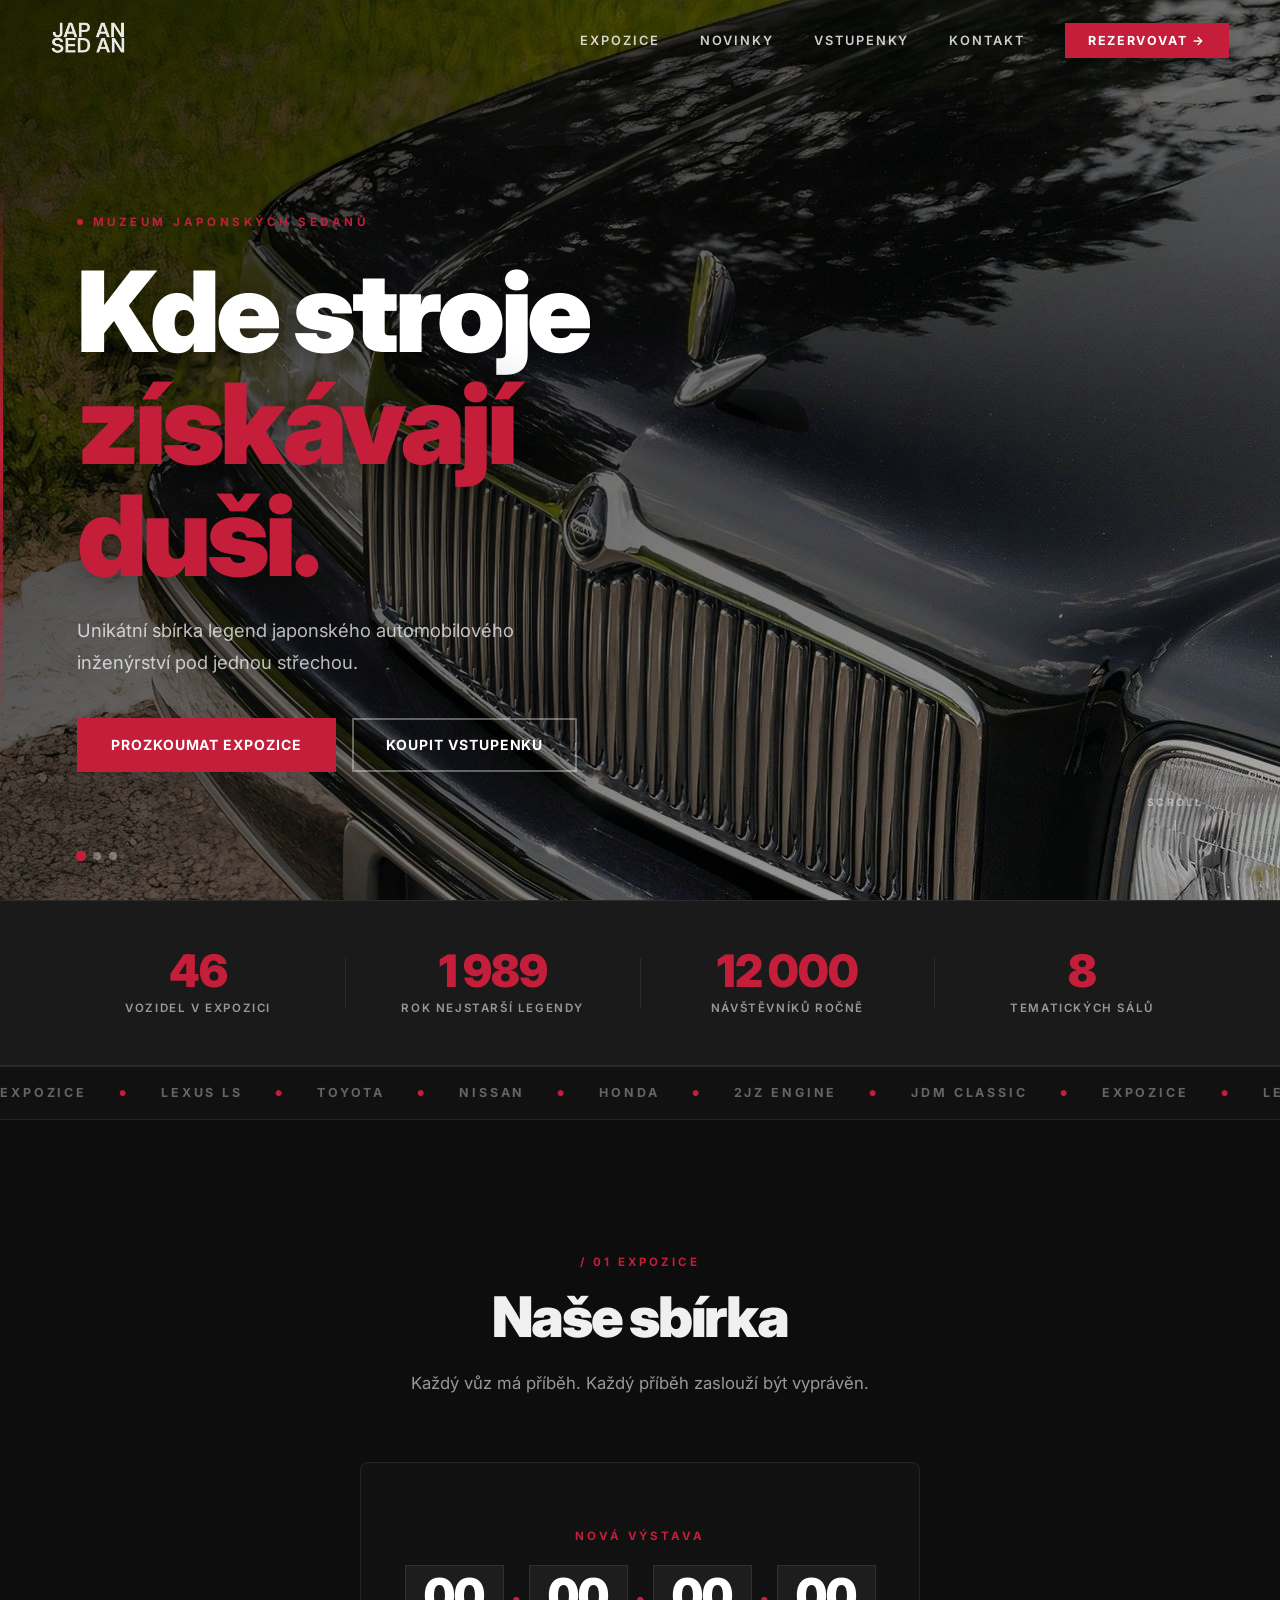
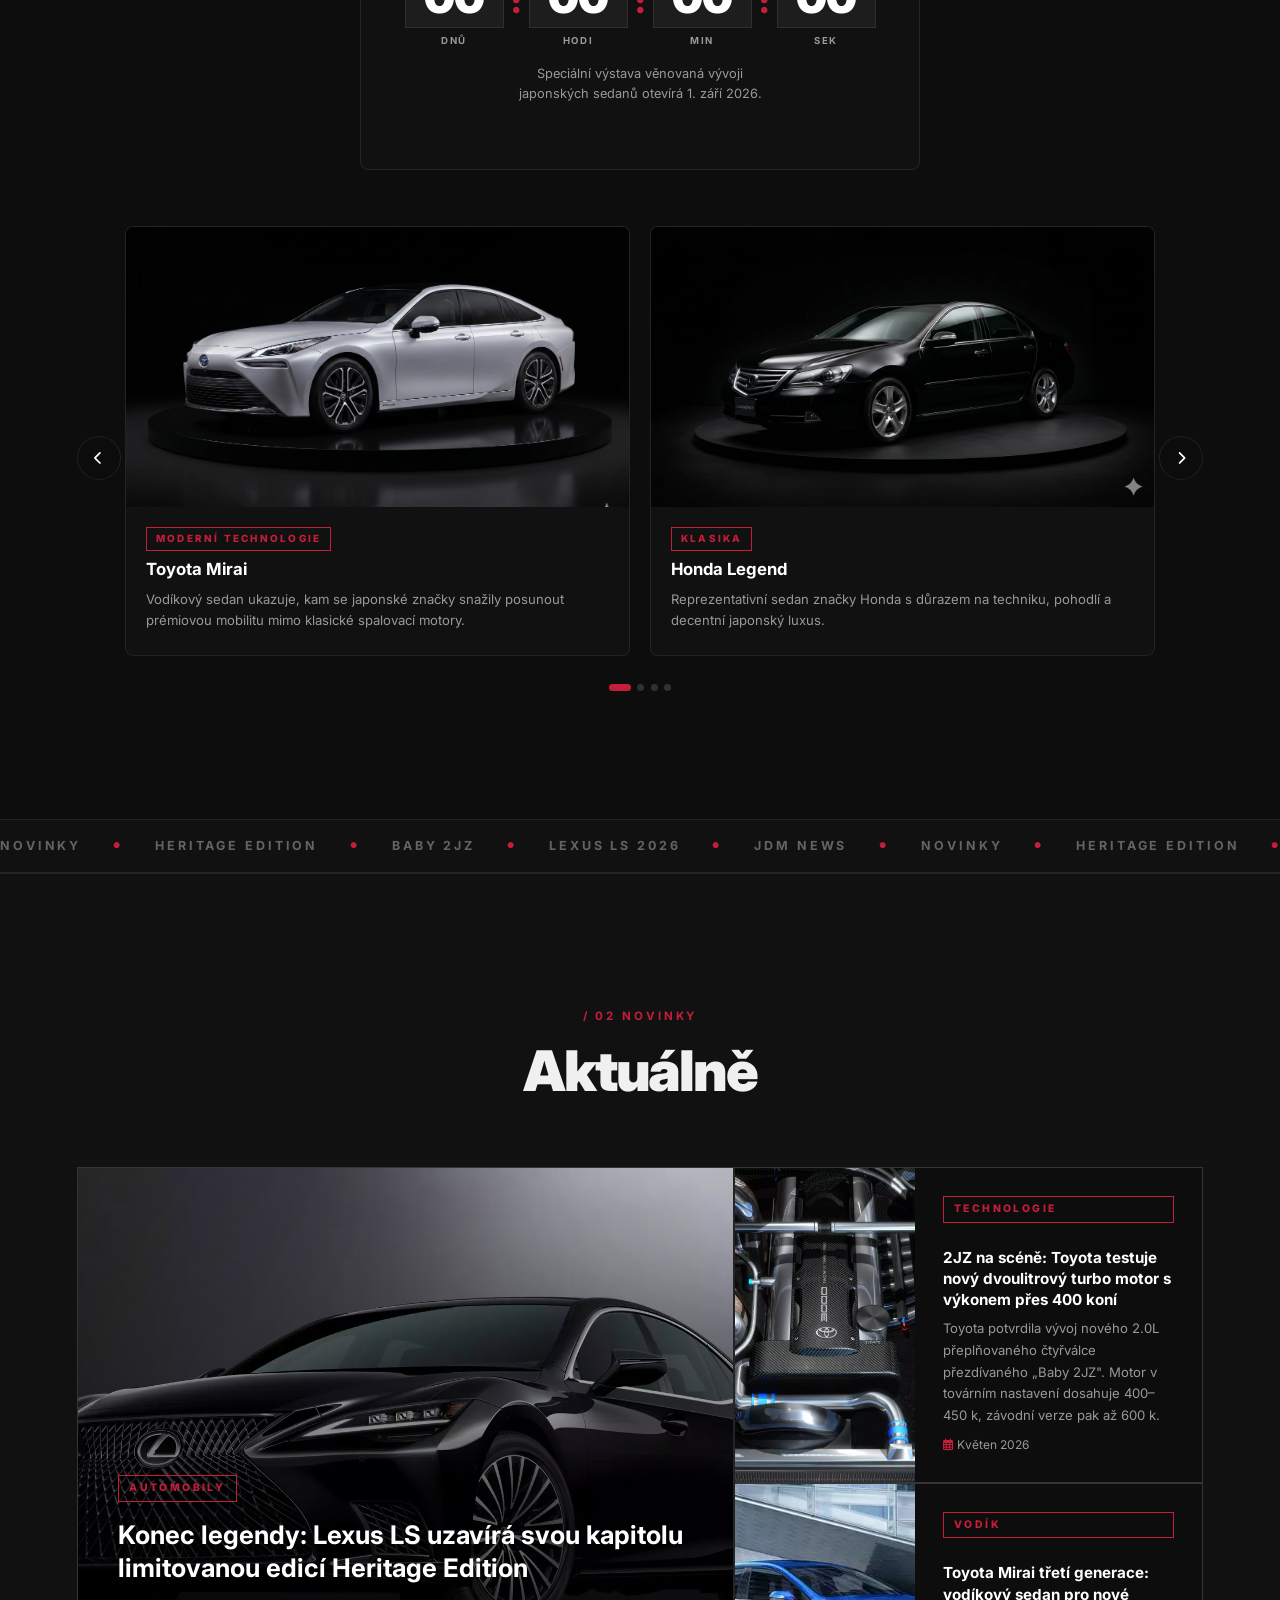
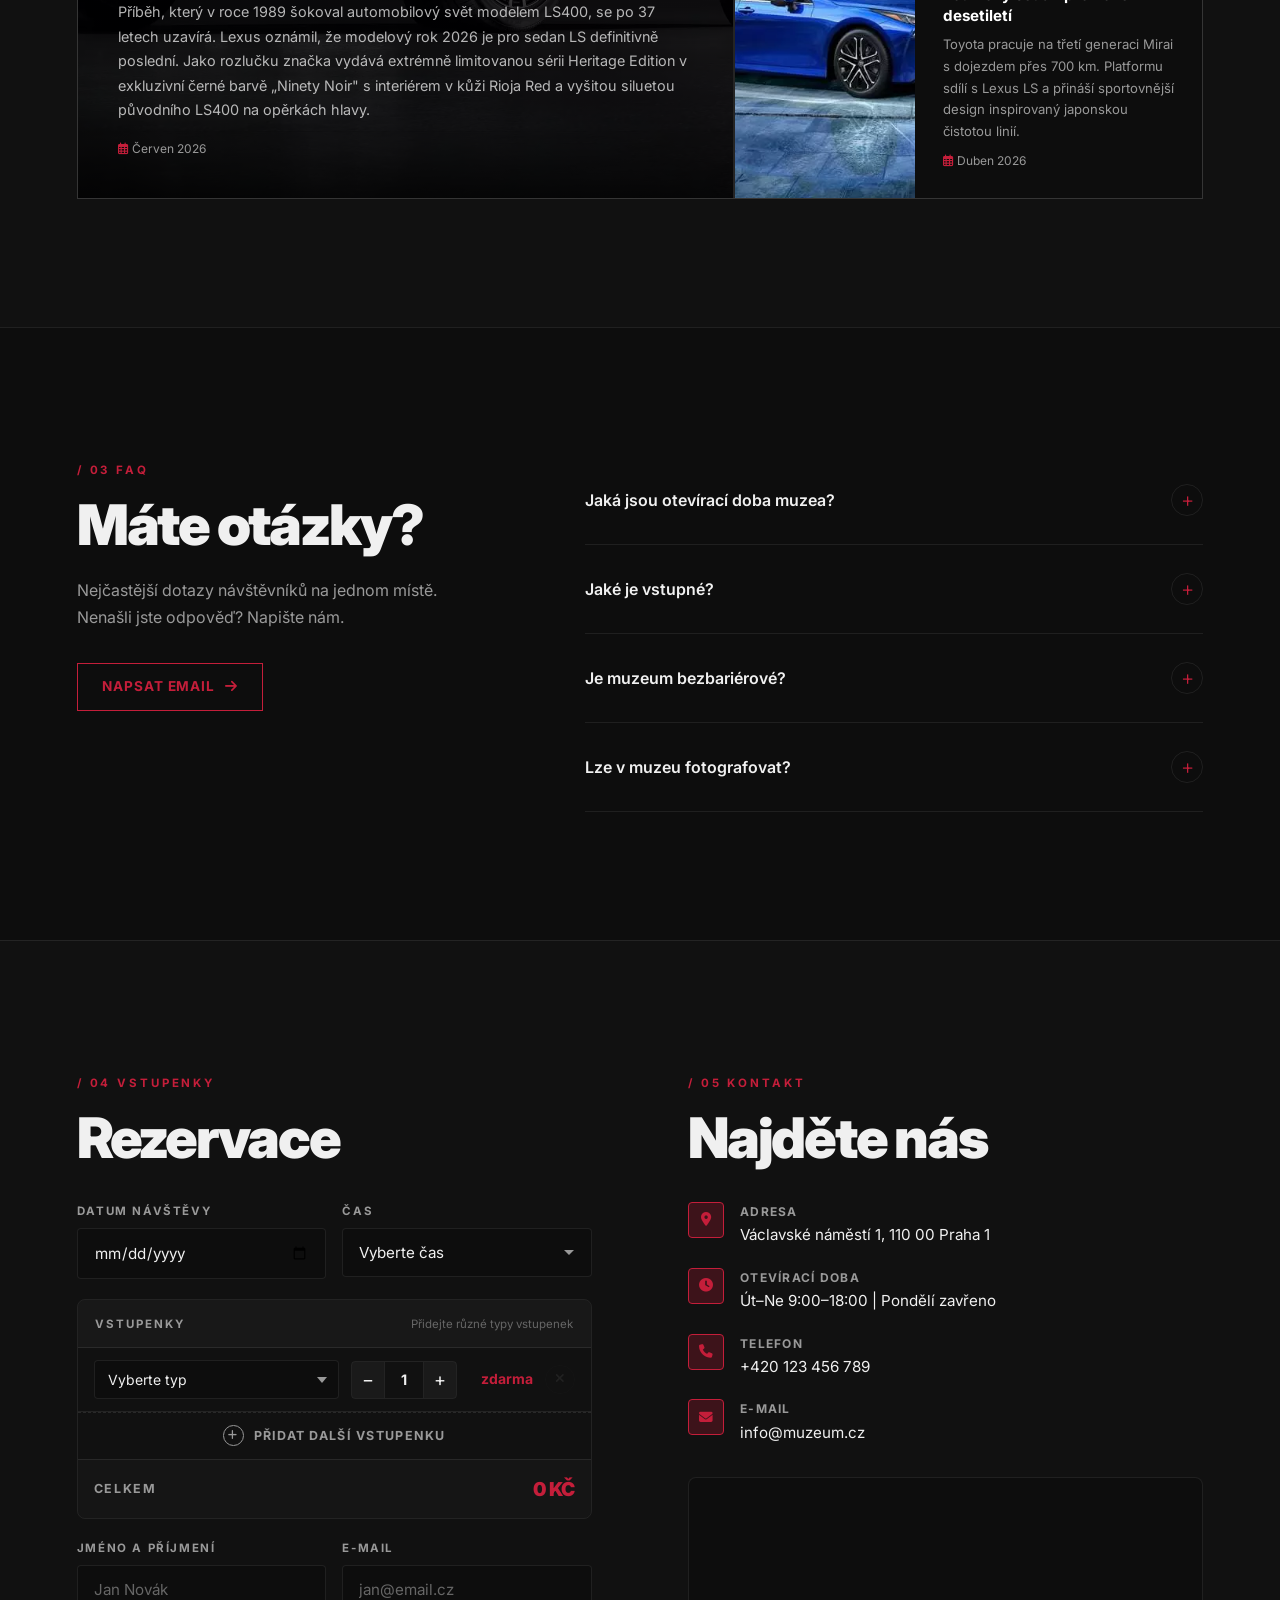
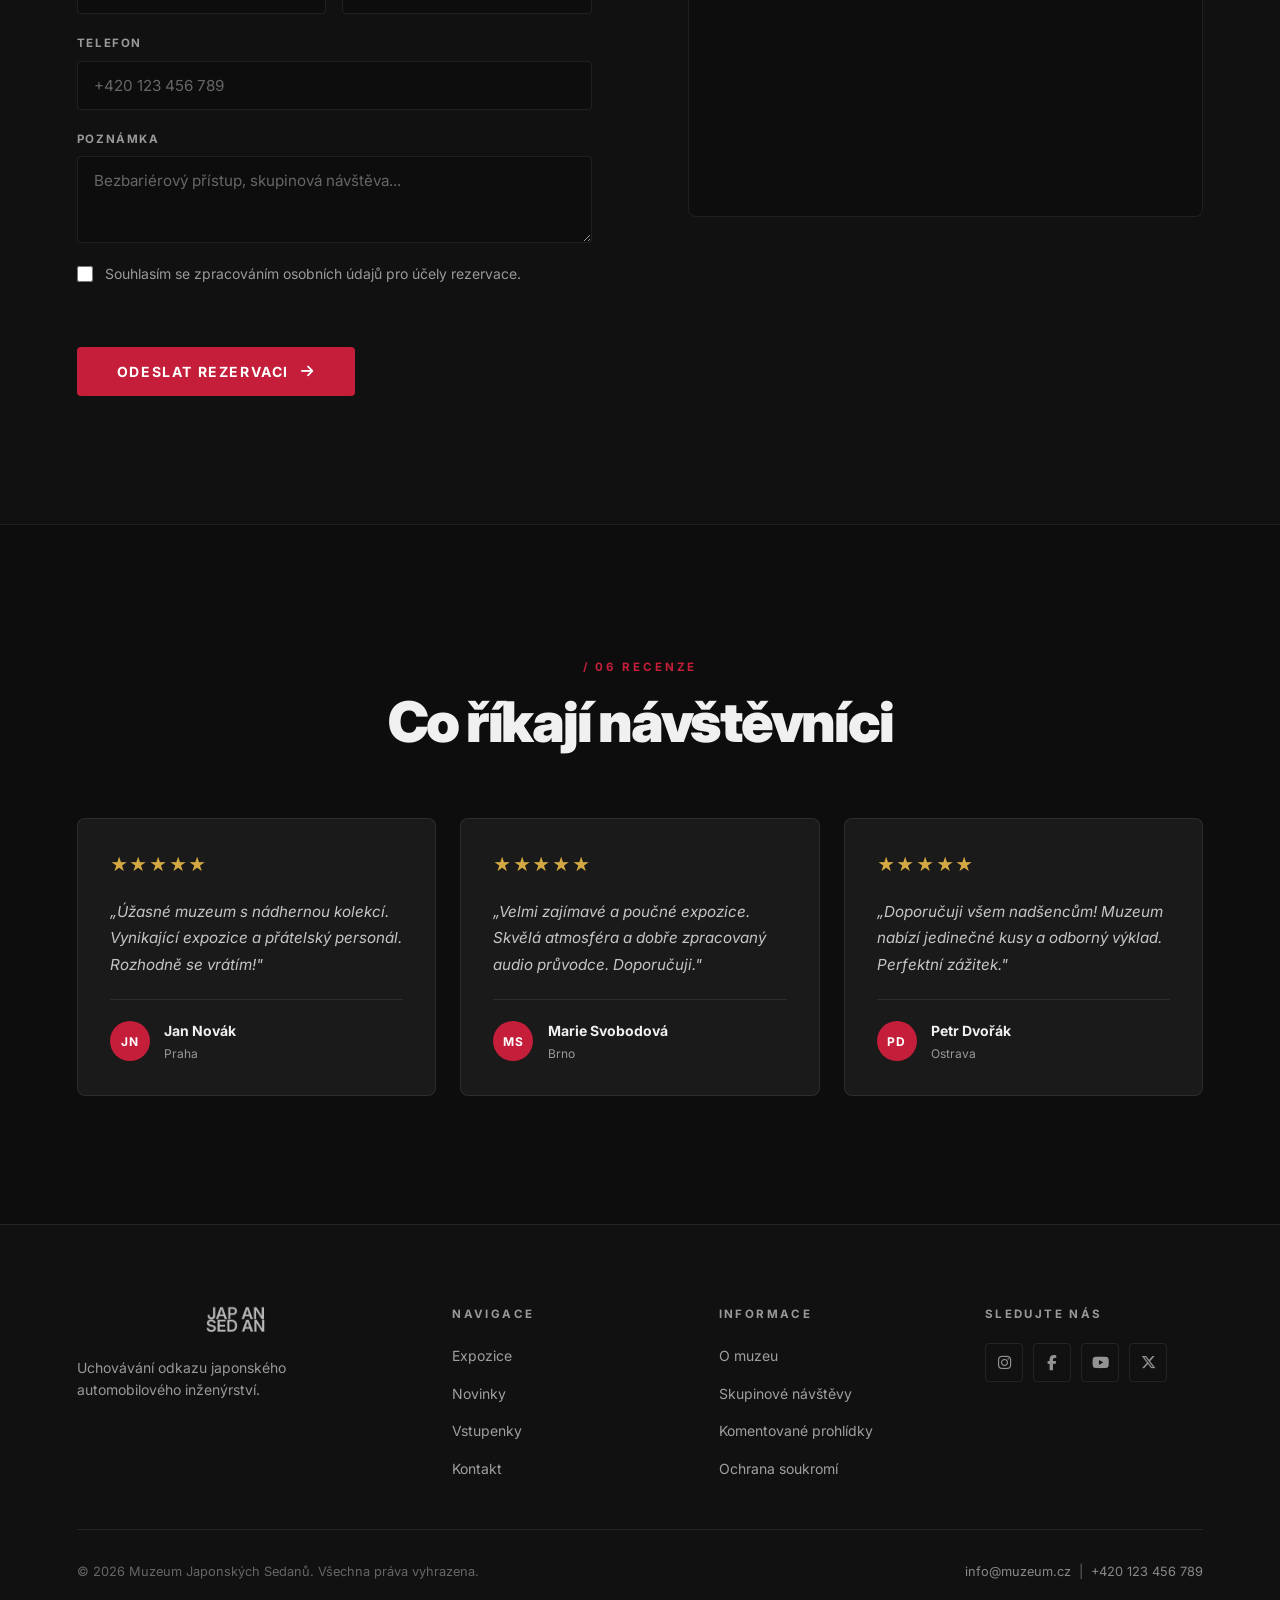
==== index.html @ 2cee65b6 "Add files via upload" ====
<!DOCTYPE html>
<html lang="cs">

<head>
    <meta charset="UTF-8">
    <meta name="viewport" content="width=device-width, initial-scale=1.0">
    <meta name="description"
        content="Muzeum Japonských Sedanů – unikátní sbírka legend japonského automobilového inženýrství. Navštivte nás a zažijte historii na vlastní oči.">
    <title>JAPSED – Muzeum Japonských Sedanů</title>

    <!-- Fonts -->
    <link rel="preconnect" href="https://fonts.googleapis.com">
    <link rel="preconnect" href="https://fonts.gstatic.com" crossorigin>
    <link href="https://fonts.googleapis.com/css2?family=Inter:wght@300;400;500;600;700;900&display=swap"
        rel="stylesheet">

    <!-- Font Awesome (socials + icons) -->
    <link rel="stylesheet" href="https://cdnjs.cloudflare.com/ajax/libs/font-awesome/6.5.0/css/all.min.css">

    <link rel="stylesheet" href="global.css">
</head>

<body>

    <!-- ===================== NAVBAR ===================== -->
    <header class="navbar" id="navbar">
        <a class="navbar-brand" href="#hero" aria-label="Domů">
            <img src="images/logo.png" alt="Logo" class="logo">
        </a>

        <nav aria-label="Hlavní navigace">
            <ul id="main-menu" class="nav-menu">
                <li><a href="#expozice" class="nav-link">Expozice</a></li>
                <li><a href="#novinky" class="nav-link">Novinky</a></li>
                <li><a href="#rezervace" class="nav-link">Vstupenky</a></li>
                <li><a href="#kontakt" class="nav-link">Kontakt</a></li>
                <li><a href="#rezervace" class="nav-cta">Rezervovat →</a></li>
            </ul>
        </nav>

        <button class="nav-toggle" type="button" aria-label="Otevřít menu" aria-expanded="false"
            aria-controls="main-menu">
            <span></span><span></span><span></span>
        </button>
    </header>

    <!-- ===================== HERO ===================== -->
    <section class="hero" id="hero">
        <!-- Background images cycling -->
        <div class="hero-bg">
            <div class="hero-slide active" style="background-image: url('images/webp/nissan.webp')"></div>
            <div class="hero-slide" style="background-image: url('images/webp/LexusLs560.webp')"></div>
            <div class="hero-slide" style="background-image: url('images/webp/ls400.webp')"></div>
        </div>
        <div class="hero-overlay"></div>

        <div class="hero-content">
            <span class="hero-kicker">Muzeum Japonských Sedanů</span>
            <h1 class="hero-title">
                Kde stroje<br>
                <em>získávají duši.</em>
            </h1>
            <p class="hero-sub">Unikátní sbírka legend japonského automobilového inženýrství pod jednou střechou.</p>
            <div class="hero-actions">
                <a href="#expozice" class="btn-primary">Prozkoumat expozice</a>
                <a href="#rezervace" class="btn-ghost">Koupit vstupenku</a>
            </div>
        </div>

        <!-- Slide indicators -->
        <div class="hero-dots" aria-hidden="true">
            <button class="hero-dot active" data-slide="0"></button>
            <button class="hero-dot" data-slide="1"></button>
            <button class="hero-dot" data-slide="2"></button>
        </div>

        <!-- Scroll hint -->
        <div class="hero-scroll-hint" aria-hidden="true">
            <span>Scroll</span>
            <div class="scroll-line"></div>
        </div>
    </section>

    <!-- ===================== STATS BAR ===================== -->
    <div class="stats-bar">
        <div class="stat-item">
            <span class="stat-number" data-target="47">0</span>
            <span class="stat-label">Vozidel v expozici</span>
        </div>
        <div class="stat-divider"></div>
        <div class="stat-item">
            <span class="stat-number" data-target="1989">0</span>
            <span class="stat-label">Rok nejstarší legendy</span>
        </div>
        <div class="stat-divider"></div>
        <div class="stat-item">
            <span class="stat-number" data-target="12000">0</span>
            <span class="stat-label">Návštěvníků ročně</span>
        </div>
        <div class="stat-divider"></div>
        <div class="stat-item">
            <span class="stat-number" data-target="8">0</span>
            <span class="stat-label">Tematických sálů</span>
        </div>
    </div>

    <!-- ===================== MARQUEE ===================== -->
    <div class="marquee-strip" aria-hidden="true">
        <div class="marquee-track">
            <!-- Kopie 1 obsahu (sada je 3× zopakovaná, aby jedna kopie byla
                 širší než obrazovka i na velkých monitorech → žádná mezera). -->
            <div class="marquee-content">
                <span>EXPOZICE</span><span class="marquee-dot">●</span>
                <span>LEXUS LS</span><span class="marquee-dot">●</span>
                <span>TOYOTA</span><span class="marquee-dot">●</span>
                <span>NISSAN</span><span class="marquee-dot">●</span>
                <span>HONDA</span><span class="marquee-dot">●</span>
                <span>2JZ ENGINE</span><span class="marquee-dot">●</span>
                <span>JDM CLASSIC</span><span class="marquee-dot">●</span>
                <span>EXPOZICE</span><span class="marquee-dot">●</span>
                <span>LEXUS LS</span><span class="marquee-dot">●</span>
                <span>TOYOTA</span><span class="marquee-dot">●</span>
                <span>NISSAN</span><span class="marquee-dot">●</span>
                <span>HONDA</span><span class="marquee-dot">●</span>
                <span>2JZ ENGINE</span><span class="marquee-dot">●</span>
                <span>JDM CLASSIC</span><span class="marquee-dot">●</span>
                <span>EXPOZICE</span><span class="marquee-dot">●</span>
                <span>LEXUS LS</span><span class="marquee-dot">●</span>
                <span>TOYOTA</span><span class="marquee-dot">●</span>
                <span>NISSAN</span><span class="marquee-dot">●</span>
                <span>HONDA</span><span class="marquee-dot">●</span>
                <span>2JZ ENGINE</span><span class="marquee-dot">●</span>
                <span>JDM CLASSIC</span><span class="marquee-dot">●</span>
            </div>
            <!-- Kopie 2 – naprosto stejný obsah (kvůli plynulé smyčce -50%). -->
            <div class="marquee-content" aria-hidden="true">
                <span>EXPOZICE</span><span class="marquee-dot">●</span>
                <span>LEXUS LS</span><span class="marquee-dot">●</span>
                <span>TOYOTA</span><span class="marquee-dot">●</span>
                <span>NISSAN</span><span class="marquee-dot">●</span>
                <span>HONDA</span><span class="marquee-dot">●</span>
                <span>2JZ ENGINE</span><span class="marquee-dot">●</span>
                <span>JDM CLASSIC</span><span class="marquee-dot">●</span>
                <span>EXPOZICE</span><span class="marquee-dot">●</span>
                <span>LEXUS LS</span><span class="marquee-dot">●</span>
                <span>TOYOTA</span><span class="marquee-dot">●</span>
                <span>NISSAN</span><span class="marquee-dot">●</span>
                <span>HONDA</span><span class="marquee-dot">●</span>
                <span>2JZ ENGINE</span><span class="marquee-dot">●</span>
                <span>JDM CLASSIC</span><span class="marquee-dot">●</span>
                <span>EXPOZICE</span><span class="marquee-dot">●</span>
                <span>LEXUS LS</span><span class="marquee-dot">●</span>
                <span>TOYOTA</span><span class="marquee-dot">●</span>
                <span>NISSAN</span><span class="marquee-dot">●</span>
                <span>HONDA</span><span class="marquee-dot">●</span>
                <span>2JZ ENGINE</span><span class="marquee-dot">●</span>
                <span>JDM CLASSIC</span><span class="marquee-dot">●</span>
            </div>
        </div>
    </div>

    <!-- ===================== EXPOZICE ===================== -->
    <section class="section-expozice" id="expozice">
        <div class="section-header reveal">
            <span class="section-tag">/ 01 Expozice</span>
            <h2 class="section-title">Naše sbírka</h2>
            <p class="section-desc">Každý vůz má příběh. Každý příběh zaslouží být vyprávěn.</p>
        </div>

        <!-- Countdown card standalone -->
        <div class="expo-countdown-wrap reveal">
            <article class="countdown-card">
                <div class="countdown-inner">
                    <p class="countdown-label-top">Nová výstava</p>
                    <div id="countdown-display" class="countdown-display">
                        <div class="cd-unit">
                            <span class="cd-num" id="days">00</span>
                            <span class="cd-label">DNŮ</span>
                        </div>
                        <span class="cd-sep">:</span>
                        <div class="cd-unit">
                            <span class="cd-num" id="hours">00</span>
                            <span class="cd-label">HODI</span>
                        </div>
                        <span class="cd-sep">:</span>
                        <div class="cd-unit">
                            <span class="cd-num" id="minutes">00</span>
                            <span class="cd-label">MIN</span>
                        </div>
                        <span class="cd-sep">:</span>
                        <div class="cd-unit">
                            <span class="cd-num" id="seconds">00</span>
                            <span class="cd-label">SEK</span>
                        </div>
                    </div>
                    <p class="countdown-sub">Speciální výstava věnovaná vývoji japonských sedanů otevírá 1. září 2026.
                    </p>
                </div>
            </article>
        </div>

        <!-- Exhibition Carousel -->
        <div class="expo-carousel reveal" id="expo-carousel">
            <div class="expo-carousel-viewport">
                <div class="expo-carousel-track" id="expo-carousel-track">
                    <!-- Slides appended by JS from CSV -->
                </div>
            </div>

            <!-- Navigation arrows -->
            <button class="expo-carousel-btn expo-carousel-prev" id="expo-carousel-prev"
                aria-label="Předchozí expozice">
                <i class="fas fa-chevron-left"></i>
            </button>
            <button class="expo-carousel-btn expo-carousel-next" id="expo-carousel-next" aria-label="Další expozice">
                <i class="fas fa-chevron-right"></i>
            </button>

            <!-- Dot indicators -->
            <div class="expo-carousel-dots" id="expo-carousel-dots"></div>
        </div>
    </section>

    <!-- ===================== MARQUEE 2 ===================== -->
    <div class="marquee-strip marquee-reverse" aria-hidden="true">
        <div class="marquee-track">
            <!-- Kopie 1 obsahu (sada 3× zopakovaná kvůli šířce). -->
            <div class="marquee-content">
                <span>NOVINKY</span><span class="marquee-dot">●</span>
                <span>HERITAGE EDITION</span><span class="marquee-dot">●</span>
                <span>BABY 2JZ</span><span class="marquee-dot">●</span>
                <span>LEXUS LS 2026</span><span class="marquee-dot">●</span>
                <span>JDM NEWS</span><span class="marquee-dot">●</span>
                <span>NOVINKY</span><span class="marquee-dot">●</span>
                <span>HERITAGE EDITION</span><span class="marquee-dot">●</span>
                <span>BABY 2JZ</span><span class="marquee-dot">●</span>
                <span>LEXUS LS 2026</span><span class="marquee-dot">●</span>
                <span>JDM NEWS</span><span class="marquee-dot">●</span>
                <span>NOVINKY</span><span class="marquee-dot">●</span>
                <span>HERITAGE EDITION</span><span class="marquee-dot">●</span>
                <span>BABY 2JZ</span><span class="marquee-dot">●</span>
                <span>LEXUS LS 2026</span><span class="marquee-dot">●</span>
                <span>JDM NEWS</span><span class="marquee-dot">●</span>
            </div>
            <!-- Kopie 2 – naprosto stejný obsah (kvůli plynulé smyčce -50%). -->
            <div class="marquee-content" aria-hidden="true">
                <span>NOVINKY</span><span class="marquee-dot">●</span>
                <span>HERITAGE EDITION</span><span class="marquee-dot">●</span>
                <span>BABY 2JZ</span><span class="marquee-dot">●</span>
                <span>LEXUS LS 2026</span><span class="marquee-dot">●</span>
                <span>JDM NEWS</span><span class="marquee-dot">●</span>
                <span>NOVINKY</span><span class="marquee-dot">●</span>
                <span>HERITAGE EDITION</span><span class="marquee-dot">●</span>
                <span>BABY 2JZ</span><span class="marquee-dot">●</span>
                <span>LEXUS LS 2026</span><span class="marquee-dot">●</span>
                <span>JDM NEWS</span><span class="marquee-dot">●</span>
                <span>NOVINKY</span><span class="marquee-dot">●</span>
                <span>HERITAGE EDITION</span><span class="marquee-dot">●</span>
                <span>BABY 2JZ</span><span class="marquee-dot">●</span>
                <span>LEXUS LS 2026</span><span class="marquee-dot">●</span>
                <span>JDM NEWS</span><span class="marquee-dot">●</span>
            </div>
        </div>
    </div>

    <!-- ===================== NOVINKY ===================== -->
    <section class="section-news" id="novinky">
        <div class="section-header reveal">
            <span class="section-tag">/ 02 Novinky</span>
            <h2 class="section-title">Aktuálně</h2>
        </div>

        <div class="news-layout">
            <!-- Featured article -->
            <article class="news-featured reveal">
                <div class="news-feat-img-wrap">
                    <img src="images/webp/lexusls.webp" alt="Lexus LS Heritage Edition" class="news-feat-img" loading="lazy">
                    <div class="news-feat-overlay"></div>
                </div>
                <div class="news-feat-body">
                    <span class="news-tag">Automobily</span>
                    <h3 class="news-feat-title">Konec legendy: Lexus LS uzavírá svou kapitolu limitovanou edicí Heritage
                        Edition</h3>
                    <p class="news-feat-text">Příběh, který v roce 1989 šokoval automobilový svět modelem LS400, se po
                        37 letech uzavírá. Lexus oznámil, že modelový rok 2026 je pro sedan LS definitivně poslední.
                        Jako rozlučku značka vydává extrémně limitovanou sérii Heritage Edition v exkluzivní černé barvě
                        „Ninety Noir" s interiérem v kůži Rioja Red a vyšitou siluetou původního LS400 na opěrkách
                        hlavy.</p>
                    <div class="news-meta">
                        <span><i class="far fa-calendar-alt"></i> Červen 2026</span>
                    </div>
                </div>
            </article>

            <!-- Secondary articles -->
            <div class="news-side">
                <article class="news-card reveal" style="--delay: 0.1s">
                    <div class="news-card-img-wrap">
                        <img src="images/webp/2jz.webp" alt="2JZ Motor" class="news-card-img" loading="lazy">
                    </div>
                    <div class="news-card-body">
                        <span class="news-tag">Technologie</span>
                        <h3 class="news-card-title">2JZ na scéně: Toyota testuje nový dvoulitrový turbo motor s výkonem
                            přes 400 koní</h3>
                        <p class="news-card-text">Toyota potvrdila vývoj nového 2.0L přeplňovaného čtyřválce
                            přezdívaného „Baby 2JZ". Motor v továrním nastavení dosahuje 400–450 k, závodní verze pak až
                            600 k.</p>
                        <div class="news-meta">
                            <span><i class="far fa-calendar-alt"></i> Květen 2026</span>
                        </div>
                    </div>
                </article>

                <article class="news-card reveal" style="--delay: 0.2s">
                    <div class="news-card-img-wrap">
                        <img src="images/webp/miraiiiii.webp" alt="Toyota Mirai" class="news-card-img" loading="lazy">
                    </div>
                    <div class="news-card-body">
                        <span class="news-tag">Vodík</span>
                        <h3 class="news-card-title">Toyota Mirai třetí generace: vodíkový sedan pro nové desetiletí</h3>
                        <p class="news-card-text">Toyota pracuje na třetí generaci Mirai s dojezdem přes 700 km.
                            Platformu sdílí s Lexus LS a přináší sportovnější design inspirovaný japonskou čistotou
                            linií.</p>
                        <div class="news-meta">
                            <span><i class="far fa-calendar-alt"></i> Duben 2026</span>
                        </div>
                    </div>
                </article>
            </div>
        </div>
    </section>

    <!-- ===================== FAQ ===================== -->
    <section class="section-faq">
        <div class="faq-inner">
            <div class="faq-left reveal">
                <span class="section-tag">/ 03 FAQ</span>
                <h2 class="section-title">Máte otázky?</h2>
                <p class="faq-intro">Nejčastější dotazy návštěvníků na jednom místě. Nenašli jste odpověď? Napište nám.
                </p>
                <a href="mailto:info@muzeum.cz" class="btn-outline">Napsat email <i class="fas fa-arrow-right"></i></a>
            </div>
            <div class="faq-right">
                <div class="faq-item reveal">
                    <button class="faq-question" aria-expanded="false">
                        <span>Jaká jsou otevírací doba muzea?</span>
                        <span class="faq-icon" aria-hidden="true">+</span>
                    </button>
                    <div class="faq-answer" role="region">
                        <p>Muzeum je otevřeno denně od <strong>9:00 do 18:00</strong>. V pondělí je zavřeno. Poslední
                            vstup je v 17:15.</p>
                    </div>
                </div>
                <div class="faq-item reveal" style="--delay: 0.1s">
                    <button class="faq-question" aria-expanded="false">
                        <span>Jaké je vstupné?</span>
                        <span class="faq-icon" aria-hidden="true">+</span>
                    </button>
                    <div class="faq-answer" role="region">
                        <p>Základní vstupné je <strong>250 Kč</strong> pro dospělé, <strong>150 Kč</strong> pro děti a
                            studenty. Rodinné vstupné (2 dospělí + 2 děti) je 650 Kč.</p>
                    </div>
                </div>
                <div class="faq-item reveal" style="--delay: 0.15s">
                    <button class="faq-question" aria-expanded="false">
                        <span>Je muzeum bezbariérové?</span>
                        <span class="faq-icon" aria-hidden="true">+</span>
                    </button>
                    <div class="faq-answer" role="region">
                        <p>Ano, muzeum je plně přizpůsobeno osobám s omezenou pohyblivostí. K dispozici jsou výtahy,
                            bezbariérové toalety a speciální průvodce.</p>
                    </div>
                </div>
                <div class="faq-item reveal" style="--delay: 0.2s">
                    <button class="faq-question" aria-expanded="false">
                        <span>Lze v muzeu fotografovat?</span>
                        <span class="faq-icon" aria-hidden="true">+</span>
                    </button>
                    <div class="faq-answer" role="region">
                        <p>Fotografování pro osobní účely je povoleno a zdarma. Komerční focení vyžaduje předchozí
                            souhlas vedení muzea.</p>
                    </div>
                </div>
            </div>
        </div>
    </section>

    <!-- ===================== REZERVACE + MAPA ===================== -->
    <section class="section-contact" id="rezervace">
        <div class="contact-wrap">
            <!-- FORM -->
            <div class="contact-form-col reveal">
                <span class="section-tag">/ 04 Vstupenky</span>
                <h2 class="section-title">Rezervace</h2>
                <form class="res-form" id="reservation-form" novalidate>
                    <div class="form-row-2">
                        <div class="field">
                            <label for="visit-date">Datum návštěvy</label>
                            <input type="date" id="visit-date" name="visit-date" required>
                        </div>
                        <div class="field">
                            <label for="visit-time">Čas</label>
                            <select id="visit-time" name="visit-time" required>
                                <option value="">Vyberte čas</option>
                                <option value="09:00">09:00</option>
                                <option value="10:30">10:30</option>
                                <option value="12:00">12:00</option>
                                <option value="13:30">13:30</option>
                                <option value="15:00">15:00</option>
                                <option value="16:30">16:30</option>
                            </select>
                        </div>
                    </div>
                    <!-- TICKET BUILDER -->
                    <div class="ticket-builder">
                        <div class="ticket-builder-header">
                            <span class="ticket-builder-label">Vstupenky</span>
                            <span class="ticket-builder-hint">Přidejte různé typy vstupenek</span>
                        </div>

                        <!-- Ticket rows are injected here by JS -->
                        <div class="ticket-rows" id="ticket-rows"></div>

                        <button type="button" class="ticket-add-btn" id="ticket-add-btn">
                            <i class="fas fa-plus"></i>
                            Přidat další vstupenku
                        </button>

                        <!-- Live price summary -->
                        <div class="ticket-summary" id="ticket-summary">
                            <div class="ticket-summary-rows" id="ticket-summary-rows"></div>
                            <div class="ticket-total">
                                <span>Celkem</span>
                                <span id="ticket-total-price">0 Kč</span>
                            </div>
                        </div>
                    </div>
                    <div class="form-row-2">
                        <div class="field">
                            <label for="name">Jméno a příjmení</label>
                            <input type="text" id="name" name="name" autocomplete="name" placeholder="Jan Novák"
                                required>
                        </div>
                        <div class="field">
                            <label for="email">E-mail</label>
                            <input type="email" id="email" name="email" autocomplete="email" placeholder="jan@email.cz"
                                required>
                        </div>
                    </div>
                    <div class="field">
                        <label for="phone">Telefon</label>
                        <input type="tel" id="phone" name="phone" autocomplete="tel" placeholder="+420 123 456 789"
                            required>
                    </div>
                    <div class="field">
                        <label for="message">Poznámka</label>
                        <textarea id="message" name="message" rows="3"
                            placeholder="Bezbariérový přístup, skupinová návštěva..."></textarea>
                    </div>
                    <label class="checkbox-row">
                        <input type="checkbox" id="terms" name="terms" required>
                        <span>Souhlasím se zpracováním osobních údajů pro účely rezervace.</span>
                    </label>
                    <p class="form-status" id="reservation-status" aria-live="polite"></p>
                    <button type="submit" class="btn-submit">
                        <span>Odeslat rezervaci</span>
                        <i class="fas fa-arrow-right"></i>
                    </button>
                </form>
            </div>

            <!-- MAP + INFO -->
            <div class="contact-map-col reveal" style="--delay: 0.15s" id="kontakt">
                <span class="section-tag">/ 05 Kontakt</span>
                <h2 class="section-title">Najděte nás</h2>

                <div class="contact-info-list">
                    <div class="contact-info-item">
                        <i class="fas fa-map-marker-alt"></i>
                        <div>
                            <strong>Adresa</strong>
                            <span>Václavské náměstí 1, 110 00 Praha 1</span>
                        </div>
                    </div>
                    <div class="contact-info-item">
                        <i class="fas fa-clock"></i>
                        <div>
                            <strong>Otevírací doba</strong>
                            <span>Út–Ne 9:00–18:00 | Pondělí zavřeno</span>
                        </div>
                    </div>
                    <div class="contact-info-item">
                        <i class="fas fa-phone"></i>
                        <div>
                            <strong>Telefon</strong>
                            <a href="tel:+420123456789">+420 123 456 789</a>
                        </div>
                    </div>
                    <div class="contact-info-item">
                        <i class="fas fa-envelope"></i>
                        <div>
                            <strong>E-mail</strong>
                            <a href="mailto:info@muzeum.cz">info@muzeum.cz</a>
                        </div>
                    </div>
                </div>

                <div class="map-box">
                    <iframe
                        src="https://www.google.com/maps/embed?pb=!1m18!1m12!1m3!1d2560.097937855!2d14.4221567!3d50.0820074!2m3!1f0!2f0!3f0!3m2!1i1024!2i768!4f13.1!3m3!1m2!1s0x470b94f7f20a90db%3A0x73b0a30c20b6e6e1!2sV%C3%A1clavsk%C3%A9+n%C3%A1m.+1%2C+110+00+Nov%C3%A9+M%C4%9Bsto!5e0!3m2!1scs!2scz!4v1699000000000!5m2!1scs!2scz"
                        title="Mapa muzea" style="border:0;" allowfullscreen="" loading="lazy"
                        referrerpolicy="no-referrer-when-downgrade">
                    </iframe>
                </div>
            </div>
        </div>
    </section>

    <!-- ===================== REVIEWS ===================== -->
    <section class="section-reviews">
        <div class="reviews-inner">
            <div class="section-header reveal">
                <span class="section-tag">/ 06 Recenze</span>
                <h2 class="section-title">Co říkají návštěvníci</h2>
            </div>
            <div class="reviews-grid">
                <div class="review-card reveal" style="--delay: 0s">
                    <div class="review-stars" aria-label="5 hvězd">★★★★★</div>
                    <p class="review-text">„Úžasné muzeum s nádhernou kolekcí. Vynikající expozice a přátelský personál.
                        Rozhodně se vrátím!"</p>
                    <div class="review-author">
                        <div class="review-avatar">JN</div>
                        <div>
                            <strong>Jan Novák</strong>
                            <span>Praha</span>
                        </div>
                    </div>
                </div>
                <div class="review-card reveal" style="--delay: 0.1s">
                    <div class="review-stars" aria-label="5 hvězd">★★★★★</div>
                    <p class="review-text">„Velmi zajímavé a poučné expozice. Skvělá atmosféra a dobře zpracovaný audio
                        průvodce. Doporučuji."</p>
                    <div class="review-author">
                        <div class="review-avatar">MS</div>
                        <div>
                            <strong>Marie Svobodová</strong>
                            <span>Brno</span>
                        </div>
                    </div>
                </div>
                <div class="review-card reveal" style="--delay: 0.2s">
                    <div class="review-stars" aria-label="5 hvězd">★★★★★</div>
                    <p class="review-text">„Doporučuji všem nadšencům! Muzeum nabízí jedinečné kusy a odborný výklad.
                        Perfektní zážitek."</p>
                    <div class="review-author">
                        <div class="review-avatar">PD</div>
                        <div>
                            <strong>Petr Dvořák</strong>
                            <span>Ostrava</span>
                        </div>
                    </div>
                </div>
            </div>
        </div>
    </section>

    <!-- ===================== FOOTER ===================== -->
    <footer class="footer">
        <div class="footer-inner">
            <div class="footer-top">
                <div class="footer-brand">
                    <img src="images/logo.png" alt="Logo" class="footer-logo">
                    <p class="footer-tagline">Uchovávání odkazu japonského automobilového inženýrství.</p>
                </div>

                <div class="footer-links-col">
                    <strong>Navigace</strong>
                    <ul>
                        <li><a href="#expozice">Expozice</a></li>
                        <li><a href="#novinky">Novinky</a></li>
                        <li><a href="#rezervace">Vstupenky</a></li>
                        <li><a href="#kontakt">Kontakt</a></li>
                    </ul>
                </div>

                <div class="footer-links-col">
                    <strong>Informace</strong>
                    <ul>
                        <li><a href="#expozice">O muzeu</a></li>
                        <li><a href="#rezervace">Skupinové návštěvy</a></li>
                        <li><a href="#rezervace">Komentované prohlídky</a></li>
                        <li><a href="#rezervace">Ochrana soukromí</a></li>
                    </ul>
                </div>

                <div class="footer-social-col">
                    <strong>Sledujte nás</strong>
                    <div class="social-links">
                        <a href="https://www.instagram.com/" target="_blank" rel="noopener noreferrer"
                            aria-label="Instagram" class="social-btn">
                            <i class="fab fa-instagram"></i>
                        </a>
                        <a href="https://www.facebook.com/" target="_blank" rel="noopener noreferrer"
                            aria-label="Facebook" class="social-btn">
                            <i class="fab fa-facebook-f"></i>
                        </a>
                        <a href="https://www.youtube.com/" target="_blank" rel="noopener noreferrer"
                            aria-label="YouTube" class="social-btn">
                            <i class="fab fa-youtube"></i>
                        </a>
                        <a href="https://twitter.com/" target="_blank" rel="noopener noreferrer"
                            aria-label="X (Twitter)" class="social-btn">
                            <i class="fab fa-x-twitter"></i>
                        </a>
                    </div>
                </div>
            </div>

            <div class="footer-bottom">
                <p>© 2026 Muzeum Japonských Sedanů. Všechna práva vyhrazena.</p>
                <p><a href="mailto:info@muzeum.cz" class="footer-link">info@muzeum.cz</a> &nbsp;|&nbsp; <a
                        href="tel:+420123456789" class="footer-link">+420 123 456 789</a></p>
            </div>
        </div>
    </footer>

    <script src="script.js"></script>
</body>

</html>
---- global.css ----
/* ============================================================
   MJSED – Muzeum Japonských Sedanů
   Global Stylesheet — Complete Premium Dark Redesign
   ============================================================ */

@import url('https://fonts.googleapis.com/css2?family=Inter:wght@300;400;500;600;700;900&display=swap');

/* ============================================================
   DESIGN TOKENS
   ============================================================ */
:root {
    --clr-bg:         #0d0d0d;
    --clr-bg-2:       #111111;
    --clr-bg-3:       #161616;
    --clr-surface:    #1a1a1a;
    --clr-border:     rgba(255,255,255,0.08);
    --clr-border-hover: rgba(255,255,255,0.18);

    --clr-red:        #c41e3a;
    --clr-red-dark:   #9b1730;
    --clr-red-glow:   rgba(196, 30, 58, 0.25);

    --clr-gold:       #d4a843;
    --clr-gold-pale:  rgba(212, 168, 67, 0.15);

    --clr-white:      #f0f0f0;
    --clr-muted:      #999;
    --clr-subtle:     #666;

    --font-main:      'Inter', sans-serif;

    --radius-sm:      4px;
    --radius-md:      8px;
    --radius-lg:      16px;

    --nav-h:          5rem;
    --section-pad:    8rem 6%;
    --transition:     0.3s cubic-bezier(0.4, 0, 0.2, 1);
}

/* ============================================================
   RESET & BASE
   ============================================================ */
*, *::before, *::after { box-sizing: border-box; margin: 0; padding: 0; }

html {
    scroll-behavior: smooth;
    font-size: 16px;
}

body {
    font-family: var(--font-main);
    background-color: var(--clr-bg);
    color: var(--clr-white);
    line-height: 1.6;
    overflow-x: hidden;
    -webkit-font-smoothing: antialiased;
}

img { display: block; max-width: 100%; }
a { color: inherit; text-decoration: none; }
ul { list-style: none; }
button { font-family: var(--font-main); cursor: pointer; }

/* ============================================================
   REVEAL ANIMATIONS
   ============================================================ */
.reveal {
    opacity: 0;
    transform: translateY(32px);
    transition: opacity 0.7s ease, transform 0.7s ease;
    transition-delay: var(--delay, 0s);
}

.reveal.is-visible {
    opacity: 1;
    transform: translateY(0);
}

/* ============================================================
   TYPOGRAPHY UTILITIES
   ============================================================ */
.section-tag {
    display: inline-block;
    font-size: 0.72rem;
    font-weight: 700;
    letter-spacing: 0.18rem;
    text-transform: uppercase;
    color: var(--clr-red);
    margin-bottom: 1rem;
}

.section-title {
    font-size: clamp(2rem, 5vw, 3.5rem);
    font-weight: 900;
    line-height: 1.1;
    letter-spacing: -0.04em;
    color: var(--clr-white);
    margin-bottom: 1.25rem;
}

.section-desc {
    font-size: 1.05rem;
    color: var(--clr-muted);
    max-width: 480px;
    line-height: 1.7;
}

.section-header {
    text-align: center;
    margin-bottom: 4rem;
}

.section-header .section-desc {
    margin: 0 auto;
}

/* ============================================================
   BUTTONS
   ============================================================ */
.btn-primary {
    display: inline-flex;
    align-items: center;
    gap: 0.5rem;
    padding: 0.875rem 2rem;
    background: var(--clr-red);
    color: #fff;
    font-size: 0.875rem;
    font-weight: 700;
    letter-spacing: 0.06rem;
    text-transform: uppercase;
    border: 2px solid var(--clr-red);
    transition: var(--transition);
    white-space: nowrap;
}

.btn-primary:hover {
    background: var(--clr-red-dark);
    border-color: var(--clr-red-dark);
    transform: translateY(-2px);
}

.btn-ghost {
    display: inline-flex;
    align-items: center;
    gap: 0.5rem;
    padding: 0.875rem 2rem;
    background: transparent;
    color: #fff;
    font-size: 0.875rem;
    font-weight: 700;
    letter-spacing: 0.06rem;
    text-transform: uppercase;
    border: 2px solid rgba(255,255,255,0.35);
    transition: var(--transition);
    white-space: nowrap;
}

.btn-ghost:hover {
    background: rgba(255,255,255,0.08);
    border-color: rgba(255,255,255,0.7);
    transform: translateY(-2px);
}

.btn-outline {
    display: inline-flex;
    align-items: center;
    gap: 0.6rem;
    padding: 0.75rem 1.5rem;
    border: 1.5px solid var(--clr-red);
    color: var(--clr-red);
    font-size: 0.85rem;
    font-weight: 700;
    letter-spacing: 0.06rem;
    text-transform: uppercase;
    transition: var(--transition);
    margin-top: 2rem;
}

.btn-outline:hover {
    background: var(--clr-red);
    color: #fff;
}

/* ============================================================
   NAVBAR
   ============================================================ */
.navbar {
    position: fixed;
    top: 0; left: 0; right: 0;
    z-index: 9000;
    height: var(--nav-h);
    display: flex;
    align-items: center;
    justify-content: space-between;
    padding: 0 4%;
    background: transparent;
    transition: background 0.4s ease, backdrop-filter 0.4s ease, border-color 0.4s ease;
    border-bottom: 1px solid transparent;
}

.navbar.scrolled {
    background: rgba(13, 13, 13, 0.92);
    backdrop-filter: blur(16px);
    -webkit-backdrop-filter: blur(16px);
    border-bottom-color: var(--clr-border);
}

.navbar-brand {
    display: flex;
    align-items: center;
    gap: 0.75rem;
    z-index: 1;
}

.logo {
    height: 2.5rem;
    width: auto;
    object-fit: contain;
    filter: invert(1) brightness(2);
    opacity: 0.9;
}

.nav-menu {
    display: flex;
    align-items: center;
    gap: 2.5rem;
}

.nav-link {
    font-size: 0.8rem;
    font-weight: 600;
    letter-spacing: 0.12rem;
    text-transform: uppercase;
    color: rgba(255,255,255,0.8);
    transition: color var(--transition);
    position: relative;
}

.nav-link::after {
    content: '';
    position: absolute;
    bottom: -4px;
    left: 0; right: 0;
    height: 1px;
    background: var(--clr-red);
    transform: scaleX(0);
    transition: transform var(--transition);
}

.nav-link:hover {
    color: #fff;
}

.nav-link:hover::after {
    transform: scaleX(1);
}

.nav-cta {
    padding: 0.55rem 1.4rem;
    background: var(--clr-red);
    color: #fff;
    font-size: 0.78rem;
    font-weight: 700;
    letter-spacing: 0.1rem;
    text-transform: uppercase;
    border: 1.5px solid var(--clr-red);
    transition: var(--transition);
}

.nav-cta:hover {
    background: var(--clr-red-dark);
    border-color: var(--clr-red-dark);
}

/* Hamburger */
.nav-toggle {
    display: none;
    flex-direction: column;
    justify-content: center;
    align-items: center;
    gap: 5px;
    width: 2.75rem;
    height: 2.75rem;
    background: none;
    border: 1.5px solid rgba(255,255,255,0.3);
    padding: 0.6rem;
    z-index: 1;
}

.nav-toggle span {
    display: block;
    width: 100%;
    height: 1.5px;
    background: #fff;
    transition: transform 0.25s ease, opacity 0.25s ease;
}

.nav-toggle.is-open span:nth-child(1) { transform: translateY(6.5px) rotate(45deg); }
.nav-toggle.is-open span:nth-child(2) { opacity: 0; }
.nav-toggle.is-open span:nth-child(3) { transform: translateY(-6.5px) rotate(-45deg); }

/* ============================================================
   HERO
   ============================================================ */
.hero {
    position: relative;
    height: 100svh;
    min-height: 600px;
    overflow: hidden;
    display: flex;
    align-items: center;
}

.hero-bg {
    position: absolute;
    inset: 0;
    z-index: 0;
}

.hero-slide {
    position: absolute;
    inset: 0;
    background-size: cover;
    background-position: center;
    opacity: 0;
    transform: scale(1.06);
    transition: opacity 1.8s ease, transform 12s linear;
}

.hero-slide.active {
    opacity: 1;
    transform: scale(1);
}

.hero-overlay {
    position: absolute;
    inset: 0;
    z-index: 1;
    background: linear-gradient(
        135deg,
        rgba(0,0,0,0.82) 0%,
        rgba(0,0,0,0.55) 50%,
        rgba(0,0,0,0.3) 100%
    );
}

/* Red accent line on left */
.hero-overlay::before {
    content: '';
    position: absolute;
    top: 20%;
    left: 0;
    width: 3px;
    height: 60%;
    background: linear-gradient(to bottom, transparent, var(--clr-red), transparent);
}

.hero-content {
    position: relative;
    z-index: 2;
    padding: 0 6%;
    padding-top: var(--nav-h);
    max-width: 760px;
}

.hero-kicker {
    display: inline-block;
    font-size: 0.72rem;
    font-weight: 700;
    letter-spacing: 0.22rem;
    text-transform: uppercase;
    color: var(--clr-red);
    margin-bottom: 1.5rem;
    /* red dot before */
    padding-left: 1rem;
    position: relative;
}

.hero-kicker::before {
    content: '';
    position: absolute;
    left: 0;
    top: 50%;
    transform: translateY(-50%);
    width: 6px;
    height: 6px;
    border-radius: 50%;
    background: var(--clr-red);
}

.hero-title {
    font-size: clamp(3rem, 9vw, 7rem);
    font-weight: 900;
    line-height: 1.0;
    letter-spacing: -0.04em;
    color: #fff;
    margin-bottom: 1.5rem;
    text-shadow: 0 2px 40px rgba(0,0,0,0.4);
}

.hero-title em {
    font-style: normal;
    color: var(--clr-red);
}

.hero-sub {
    font-size: clamp(1rem, 2vw, 1.15rem);
    color: rgba(255,255,255,0.72);
    max-width: 460px;
    line-height: 1.7;
    margin-bottom: 2.5rem;
}

.hero-actions {
    display: flex;
    flex-wrap: wrap;
    gap: 1rem;
}

/* Dots */
.hero-dots {
    position: absolute;
    bottom: 2.5rem;
    left: 6%;
    z-index: 2;
    display: flex;
    gap: 0.5rem;
}

.hero-dot {
    width: 8px;
    height: 8px;
    border-radius: 50%;
    border: none;
    background: rgba(255,255,255,0.35);
    cursor: pointer;
    transition: background 0.3s ease, transform 0.3s ease;
}

.hero-dot.active {
    background: var(--clr-red);
    transform: scale(1.3);
}

/* Scroll hint */
.hero-scroll-hint {
    position: absolute;
    bottom: 2.5rem;
    right: 6%;
    z-index: 2;
    display: flex;
    flex-direction: column;
    align-items: center;
    gap: 0.5rem;
    color: rgba(255,255,255,0.45);
    font-size: 0.65rem;
    font-weight: 700;
    letter-spacing: 0.15rem;
    text-transform: uppercase;
}

.scroll-line {
    width: 1px;
    height: 40px;
    background: linear-gradient(to bottom, rgba(255,255,255,0.45), transparent);
    animation: scrollPulse 1.8s ease-in-out infinite;
}

@keyframes scrollPulse {
    0%, 100% { opacity: 0.4; transform: scaleY(1); }
    50% { opacity: 1; transform: scaleY(1.2); }
}

/* ============================================================
   STATS BAR
   ============================================================ */
.stats-bar {
    display: flex;
    align-items: center;
    justify-content: center;
    background: var(--clr-surface);
    border-top: 1px solid var(--clr-border);
    border-bottom: 1px solid var(--clr-border);
    padding: 2rem 4%;
    gap: 0;
    flex-wrap: wrap;
}

.stat-item {
    display: flex;
    flex-direction: column;
    align-items: center;
    padding: 1rem 3rem;
    gap: 0.3rem;
    flex: 1;
    min-width: 140px;
}

.stat-number {
    font-size: clamp(2rem, 4vw, 2.8rem);
    font-weight: 900;
    color: var(--clr-red);
    letter-spacing: -0.03em;
    line-height: 1;
}

.stat-label {
    font-size: 0.72rem;
    font-weight: 600;
    letter-spacing: 0.1rem;
    text-transform: uppercase;
    color: var(--clr-muted);
}

.stat-divider {
    width: 1px;
    height: 50px;
    background: var(--clr-border);
    flex-shrink: 0;
}

/* ============================================================
   MARQUEE STRIPS
   ============================================================ */
.marquee-strip {
    background: var(--clr-bg-2);
    border-top: 1px solid var(--clr-border);
    border-bottom: 1px solid var(--clr-border);
    padding: 1rem 0;
    overflow: hidden;
    white-space: nowrap;
}

/* Track = dvě naprosto stejné kopie (.marquee-content) vedle sebe.
   Šířka tracku = 2 kopie; animace -50 % posune přesně o JEDNU kopii,
   takže smyčka je plynulá a nekonečná, bez mezery a bez skoku. */
.marquee-track {
    display: flex;
    width: max-content;
    animation: marquee-ltr 50s linear infinite;
}

.marquee-content {
    display: flex;
    flex-shrink: 0;            /* kopie se nesmí zúžit – jinak by nesedělo -50% */
    align-items: center;
    gap: 2rem;                 /* konstantní mezera mezi prvky */
    padding-right: 2rem;       /* stejná mezera i na švu mezi oběma kopiemi */
    font-size: 0.78rem;
    font-weight: 700;
    letter-spacing: 0.18rem;
    text-transform: uppercase;
    color: rgba(255,255,255,0.35);
}

.marquee-reverse .marquee-track {
    animation: marquee-rtl 45s linear infinite;
}

.marquee-dot {
    color: var(--clr-red);
    font-size: 0.5rem;
}

@keyframes marquee-ltr {
    from { transform: translateX(0); }
    to   { transform: translateX(-50%); }
}

@keyframes marquee-rtl {
    from { transform: translateX(-50%); }
    to   { transform: translateX(0); }
}

/* ============================================================
   EXPOZICE
   ============================================================ */
.section-expozice {
    padding: var(--section-pad);
    background: var(--clr-bg);
}

/* Countdown standalone wrapper */
.expo-countdown-wrap {
    max-width: 560px;
    margin: 0 auto 3.5rem;
}

/* Countdown card */
.countdown-card {
    background: var(--clr-bg-2);
    display: flex;
    align-items: center;
    justify-content: center;
    position: relative;
    overflow: hidden;
    cursor: default;
    border: 1.5px solid var(--clr-border);
    border-radius: var(--radius-md);
    padding: 2.5rem 1.5rem;
}

/* ============================================================
   EXPO CAROUSEL — Multi-item (independent from hero slider)
   ============================================================ */
.expo-carousel {
    position: relative;
    max-width: 1200px;
    margin: 0 auto;
    padding: 0 3rem;
}

.expo-carousel-viewport {
    overflow: hidden;
    border-radius: var(--radius-md);
}

.expo-carousel-track {
    display: flex;
    gap: 1.25rem;
    transition: transform 0.55s cubic-bezier(0.4, 0, 0.2, 1);
    will-change: transform;
}

/* Jedna karta — na desktopu jsou vidět přesně 2 vedle sebe.
   flex-basis je pevně daný výpočtem (ne auto), jinak by si flexbox vzal
   obří přirozenou šířku obrázku a karty by byly špatně široké. */
.expo-carousel-slide {
    flex: 0 0 calc((100% - 1.25rem) / 2);
    position: relative;
    overflow: hidden;
    border-radius: var(--radius-md);
    border: 1.5px solid var(--clr-border);
    background: var(--clr-bg-2);
    cursor: pointer;
    transition: border-color var(--transition), box-shadow var(--transition);
}

.expo-carousel-slide:hover {
    border-color: var(--clr-border-hover);
    box-shadow: 0 8px 32px rgba(0,0,0,0.4);
}

.expo-carousel-slide img {
    width: 100%;
    height: 280px;
    object-fit: cover;
    display: block;
    transition: transform 0.6s cubic-bezier(0.19,1,0.22,1);
}

.expo-carousel-slide:hover img {
    transform: scale(1.05);
}

/* Card body (below image) */
.expo-carousel-body {
    padding: 1.25rem 1.25rem 1.5rem;
    display: flex;
    flex-direction: column;
    gap: 0.5rem;
}

.expo-carousel-tag {
    display: inline-block;
    font-size: 0.62rem;
    font-weight: 800;
    letter-spacing: 0.14rem;
    text-transform: uppercase;
    color: var(--clr-red);
    border: 1px solid var(--clr-red);
    padding: 0.2rem 0.55rem;
    width: max-content;
}

.expo-carousel-title {
    font-size: 1.05rem;
    font-weight: 700;
    color: #fff;
    line-height: 1.3;
}

.expo-carousel-desc {
    font-size: 0.82rem;
    color: var(--clr-muted);
    line-height: 1.6;
    display: -webkit-box;
    -webkit-line-clamp: 3;
    -webkit-box-orient: vertical;
    overflow: hidden;
}

/* Navigation arrows */
.expo-carousel-btn {
    position: absolute;
    top: 50%;
    transform: translateY(-50%);
    width: 2.75rem;
    height: 2.75rem;
    border: 1.5px solid var(--clr-border);
    border-radius: 50%;
    background: rgba(13,13,13,0.85);
    backdrop-filter: blur(8px);
    color: #fff;
    font-size: 0.85rem;
    cursor: pointer;
    display: flex;
    align-items: center;
    justify-content: center;
    z-index: 5;
    transition: var(--transition);
}

.expo-carousel-btn:hover {
    background: var(--clr-red);
    border-color: var(--clr-red);
    transform: translateY(-50%) scale(1.08);
}

.expo-carousel-btn:disabled {
    opacity: 0.25;
    cursor: not-allowed;
    pointer-events: none;
}

.expo-carousel-prev {
    left: 0;
}

.expo-carousel-next {
    right: 0;
}

/* Dot indicators */
.expo-carousel-dots {
    display: flex;
    justify-content: center;
    gap: 0.4rem;
    margin-top: 1.75rem;
}

.expo-carousel-dot {
    width: 7px;
    height: 7px;
    border-radius: 50%;
    border: none;
    background: rgba(255,255,255,0.15);
    cursor: pointer;
    transition: background 0.3s ease, width 0.3s ease, border-radius 0.3s ease;
    padding: 0;
}

.expo-carousel-dot.is-active {
    background: var(--clr-red);
    width: 22px;
    border-radius: 4px;
}

/* CSV load error */
.csv-error {
    padding: 3rem;
    text-align: center;
    color: var(--clr-muted);
    font-size: 0.9rem;
}

.countdown-inner {
    position: relative;
    z-index: 1;
    text-align: center;
    padding: 1.5rem;
}

.countdown-label-top {
    font-size: 0.72rem;
    font-weight: 700;
    letter-spacing: 0.18rem;
    text-transform: uppercase;
    color: var(--clr-red);
    margin-bottom: 1.25rem;
}

.countdown-display {
    display: flex;
    align-items: center;
    gap: 0.5rem;
    justify-content: center;
    margin-bottom: 1rem;
}

.cd-unit {
    display: flex;
    flex-direction: column;
    align-items: center;
    gap: 0.3rem;
}

.cd-num {
    font-size: clamp(1.8rem, 4vw, 3rem);
    font-weight: 900;
    color: #fff;
    line-height: 1;
    letter-spacing: -0.02em;
    font-variant-numeric: tabular-nums;
    background: rgba(255,255,255,0.05);
    padding: 0.4rem 0.6rem;
    border: 1px solid var(--clr-border);
    min-width: 3ch;
    text-align: center;
}

.cd-sep {
    font-size: 2rem;
    font-weight: 900;
    color: var(--clr-red);
    line-height: 1;
    margin-top: -0.5rem;
    user-select: none;
}

.cd-label {
    font-size: 0.6rem;
    font-weight: 700;
    letter-spacing: 0.1rem;
    text-transform: uppercase;
    color: var(--clr-muted);
}

.countdown-sub {
    font-size: 0.8rem;
    color: var(--clr-muted);
    line-height: 1.6;
    max-width: 260px;
    margin: 0 auto;
}

/* ============================================================
   NEWS / NOVINKY
   ============================================================ */
.section-news {
    padding: var(--section-pad);
    background: var(--clr-bg-2);
    border-top: 1px solid var(--clr-border);
}

.news-layout {
    display: grid;
    grid-template-columns: 1.4fr 1fr;
    gap: 2px;
    background: var(--clr-border);
    border: 1.5px solid var(--clr-border);
}

/* Featured */
.news-featured {
    position: relative;
    overflow: hidden;
    min-height: 600px;
    display: flex;
    flex-direction: column;
    background: var(--clr-bg);
}

.news-feat-img-wrap {
    position: absolute;
    inset: 0;
    z-index: 0;
}

.news-feat-img {
    width: 100%;
    height: 100%;
    object-fit: cover;
    object-position: center;
    transition: transform 0.8s cubic-bezier(0.19,1,0.22,1);
}

.news-featured:hover .news-feat-img {
    transform: scale(1.04);
}

.news-feat-overlay {
    position: absolute;
    inset: 0;
    background: linear-gradient(to top,
        rgba(0,0,0,0.95) 0%,
        rgba(0,0,0,0.6) 40%,
        rgba(0,0,0,0.1) 100%);
}

.news-feat-body {
    position: relative;
    z-index: 1;
    margin-top: auto;
    padding: 2.5rem;
}

.news-tag {
    display: inline-block;
    font-size: 0.65rem;
    font-weight: 800;
    letter-spacing: 0.15rem;
    text-transform: uppercase;
    color: var(--clr-red);
    border: 1px solid var(--clr-red);
    padding: 0.25rem 0.65rem;
    margin-bottom: 1rem;
}

.news-feat-title {
    font-size: clamp(1.15rem, 2.5vw, 1.6rem);
    font-weight: 700;
    color: #fff;
    line-height: 1.3;
    margin-bottom: 1rem;
}

.news-feat-text {
    font-size: 0.9rem;
    color: rgba(255,255,255,0.7);
    line-height: 1.7;
    margin-bottom: 1rem;
}

.news-meta {
    font-size: 0.75rem;
    color: var(--clr-muted);
    display: flex;
    gap: 1rem;
    align-items: center;
}

.news-meta i { color: var(--clr-red); }

/* Side cards */
.news-side {
    display: flex;
    flex-direction: column;
    gap: 2px;
    background: var(--clr-border);
}

.news-card {
    flex: 1;
    display: grid;
    grid-template-columns: 180px 1fr;
    background: var(--clr-bg);
    overflow: hidden;
    min-height: 200px;
    transition: background var(--transition);
}

.news-card:hover {
    background: var(--clr-bg-3);
}

.news-card-img-wrap {
    overflow: hidden;
    position: relative;
}

.news-card-img {
    width: 100%;
    height: 100%;
    object-fit: cover;
    transition: transform 0.6s ease;
}

.news-card:hover .news-card-img {
    transform: scale(1.06);
}

.news-card-body {
    padding: 1.75rem;
    display: flex;
    flex-direction: column;
    justify-content: center;
    gap: 0.5rem;
}

.news-card-title {
    font-size: 0.95rem;
    font-weight: 700;
    color: #fff;
    line-height: 1.4;
}

.news-card-text {
    font-size: 0.82rem;
    color: var(--clr-muted);
    line-height: 1.65;
}

/* ============================================================
   FAQ
   ============================================================ */
.section-faq {
    padding: var(--section-pad);
    background: var(--clr-bg);
    border-top: 1px solid var(--clr-border);
}

.faq-inner {
    display: grid;
    grid-template-columns: 1fr 1.5fr;
    gap: 6rem;
    max-width: 1200px;
    margin: 0 auto;
    align-items: start;
}

.faq-left {
    position: sticky;
    top: calc(var(--nav-h) + 2rem);
}

.faq-intro {
    font-size: 1rem;
    color: var(--clr-muted);
    line-height: 1.7;
    margin-bottom: 0;
}

.faq-right {
    display: flex;
    flex-direction: column;
}

.faq-item {
    border-bottom: 1px solid var(--clr-border);
}

.faq-question {
    display: flex;
    justify-content: space-between;
    align-items: center;
    width: 100%;
    padding: 1.75rem 0;
    background: none;
    border: none;
    color: var(--clr-white);
    text-align: left;
    gap: 1rem;
    cursor: pointer;
    transition: color var(--transition);
}

.faq-question:hover {
    color: #fff;
}

.faq-question > span:first-child {
    font-size: 1rem;
    font-weight: 600;
    line-height: 1.4;
    flex: 1;
}

.faq-icon {
    display: flex;
    align-items: center;
    justify-content: center;
    width: 2rem;
    height: 2rem;
    border: 1.5px solid var(--clr-border);
    border-radius: 50%;
    font-size: 1.3rem;
    font-weight: 300;
    color: var(--clr-red);
    flex-shrink: 0;
    transition: transform 0.3s ease, background var(--transition), border-color var(--transition);
}

.faq-question[aria-expanded="true"] .faq-icon {
    transform: rotate(45deg);
    background: var(--clr-red);
    border-color: var(--clr-red);
    color: #fff;
}

.faq-answer {
    overflow: hidden;
    max-height: 0;
    transition: max-height 0.4s ease, padding 0.4s ease;
    padding: 0 0;
}

.faq-answer.open {
    padding-bottom: 1.5rem;
}

.faq-answer p {
    font-size: 0.95rem;
    color: var(--clr-muted);
    line-height: 1.75;
    padding-left: 0;
    border-left: 2px solid var(--clr-red);
    padding-left: 1rem;
}

.faq-answer strong {
    color: var(--clr-white);
}

/* ============================================================
   CONTACT / RESERVATION
   ============================================================ */
.section-contact {
    padding: var(--section-pad);
    background: var(--clr-bg-2);
    border-top: 1px solid var(--clr-border);
}

.contact-wrap {
    display: grid;
    grid-template-columns: 1fr 1fr;
    gap: 6rem;
    max-width: 1300px;
    margin: 0 auto;
}

/* Form */
.res-form {
    display: flex;
    flex-direction: column;
    gap: 1.25rem;
    margin-top: 2rem;
}

.form-row-2 {
    display: grid;
    grid-template-columns: 1fr 1fr;
    gap: 1rem;
}

.field {
    display: flex;
    flex-direction: column;
    gap: 0.5rem;
}

.field label {
    font-size: 0.72rem;
    font-weight: 700;
    letter-spacing: 0.1rem;
    text-transform: uppercase;
    color: var(--clr-muted);
}

.field input,
.field select,
.field textarea {
    width: 100%;
    padding: 0.875rem 1rem;
    background: var(--clr-bg);
    border: 1.5px solid var(--clr-border);
    color: var(--clr-white);
    font-family: var(--font-main);
    font-size: 0.95rem;
    transition: border-color var(--transition), box-shadow var(--transition);
    border-radius: var(--radius-sm);
    outline: none;
    appearance: none;
    -webkit-appearance: none;
}

.field select {
    background-image: url("data:image/svg+xml,%3Csvg xmlns='http://www.w3.org/2000/svg' width='12' height='8' viewBox='0 0 12 8'%3E%3Cpath fill='%23999' d='M1 1l5 5 5-5'/%3E%3C/svg%3E");
    background-repeat: no-repeat;
    background-position: right 1rem center;
    padding-right: 2.5rem;
}

.field select option {
    background: var(--clr-bg);
    color: var(--clr-white);
}

.field input::placeholder,
.field textarea::placeholder {
    color: var(--clr-subtle);
}

.field input:focus,
.field select:focus,
.field textarea:focus {
    border-color: var(--clr-red);
    box-shadow: 0 0 0 3px var(--clr-red-glow);
}

.was-validated .field input:invalid,
.was-validated .field select:invalid,
.was-validated .field textarea:invalid {
    border-color: #e05;
}

.checkbox-row {
    display: flex;
    align-items: flex-start;
    gap: 0.75rem;
    font-size: 0.875rem;
    color: var(--clr-muted);
    line-height: 1.5;
    cursor: pointer;
}

.checkbox-row input {
    width: 1rem;
    height: 1rem;
    margin-top: 0.2rem;
    accent-color: var(--clr-red);
    flex-shrink: 0;
}

.form-status {
    font-size: 0.875rem;
    font-weight: 600;
    min-height: 1.4rem;
}

.form-status.is-success { color: #4ade80; }
.form-status.is-error   { color: #f87171; }

.btn-submit {
    display: inline-flex;
    align-items: center;
    justify-content: center;
    gap: 0.75rem;
    padding: 1rem 2.5rem;
    background: var(--clr-red);
    color: #fff;
    border: none;
    font-size: 0.875rem;
    font-weight: 700;
    letter-spacing: 0.1rem;
    text-transform: uppercase;
    border-radius: var(--radius-sm);
    transition: var(--transition);
    align-self: flex-start;
}

.btn-submit:hover {
    background: var(--clr-red-dark);
    transform: translateY(-2px);
}

/* Contact info */
.contact-info-list {
    display: flex;
    flex-direction: column;
    gap: 1.25rem;
    margin: 2rem 0 2rem;
}

.contact-info-item {
    display: flex;
    align-items: flex-start;
    gap: 1rem;
}

.contact-info-item i {
    width: 2.25rem;
    height: 2.25rem;
    background: var(--clr-red-glow);
    border: 1px solid var(--clr-red);
    color: var(--clr-red);
    display: flex;
    align-items: center;
    justify-content: center;
    border-radius: var(--radius-sm);
    flex-shrink: 0;
    font-size: 0.85rem;
}

.contact-info-item div {
    display: flex;
    flex-direction: column;
    gap: 0.15rem;
}

.contact-info-item strong {
    font-size: 0.75rem;
    font-weight: 700;
    letter-spacing: 0.08rem;
    text-transform: uppercase;
    color: var(--clr-muted);
}

.contact-info-item span,
.contact-info-item a {
    font-size: 0.95rem;
    color: var(--clr-white);
    transition: color var(--transition);
}

.contact-info-item a:hover {
    color: var(--clr-red);
}

/* Map */
.map-box {
    width: 100%;
    height: 340px;
    overflow: hidden;
    border: 1.5px solid var(--clr-border);
    border-radius: var(--radius-md);
    background: var(--clr-bg);
}

.map-box iframe {
    width: 100%;
    height: 100%;
    display: block;
    filter: invert(0.85) hue-rotate(180deg) grayscale(0.2);
}

/* ============================================================
   REVIEWS
   ============================================================ */
.section-reviews {
    padding: var(--section-pad);
    background: var(--clr-bg);
    border-top: 1px solid var(--clr-border);
}

.reviews-inner {
    max-width: 1200px;
    margin: 0 auto;
}

.reviews-grid {
    display: grid;
    grid-template-columns: repeat(3, 1fr);
    gap: 1.5rem;
}

.review-card {
    background: var(--clr-surface);
    border: 1px solid var(--clr-border);
    border-radius: var(--radius-md);
    padding: 2rem;
    display: flex;
    flex-direction: column;
    gap: 1.25rem;
    transition: border-color var(--transition), transform var(--transition);
}

.review-card:hover {
    border-color: var(--clr-red);
    transform: translateY(-4px);
}

.review-stars {
    color: var(--clr-gold);
    font-size: 1.1rem;
    letter-spacing: 0.1rem;
}

.review-text {
    font-size: 0.95rem;
    color: rgba(255,255,255,0.75);
    line-height: 1.75;
    flex-grow: 1;
    font-style: italic;
}

.review-author {
    display: flex;
    align-items: center;
    gap: 0.9rem;
    border-top: 1px solid var(--clr-border);
    padding-top: 1.25rem;
}

.review-avatar {
    width: 2.5rem;
    height: 2.5rem;
    border-radius: 50%;
    background: var(--clr-red);
    color: #fff;
    font-size: 0.75rem;
    font-weight: 700;
    display: flex;
    align-items: center;
    justify-content: center;
    flex-shrink: 0;
    letter-spacing: 0.05rem;
}

.review-author > div {
    display: flex;
    flex-direction: column;
    gap: 0.1rem;
}

.review-author strong {
    font-size: 0.875rem;
    color: var(--clr-white);
    font-weight: 700;
}

.review-author span {
    font-size: 0.75rem;
    color: var(--clr-muted);
}

/* ============================================================
   FOOTER
   ============================================================ */
.footer {
    background: var(--clr-bg-2);
    border-top: 1px solid var(--clr-border);
    padding: 5rem 6% 2.5rem;
}

.footer-inner {
    max-width: 1300px;
    margin: 0 auto;
}

.footer-top {
    display: grid;
    grid-template-columns: 1.5fr 1fr 1fr 1fr;
    gap: 3rem;
    padding-bottom: 3rem;
    border-bottom: 1px solid var(--clr-border);
    margin-bottom: 2rem;
}

.footer-brand {
    display: flex;
    flex-direction: column;
    gap: 0.5rem;
}

.footer-logo {
    height: 2rem;
    width: auto;
    object-fit: contain;
    filter: invert(1) brightness(2);
    opacity: 0.7;
    margin-bottom: 0.25rem;
}

.footer-tagline {
    font-size: 0.875rem;
    color: var(--clr-muted);
    line-height: 1.6;
    max-width: 260px;
    margin-top: 0.5rem;
}

.footer-links-col strong,
.footer-social-col strong {
    display: block;
    font-size: 0.72rem;
    font-weight: 700;
    letter-spacing: 0.15rem;
    text-transform: uppercase;
    color: var(--clr-muted);
    margin-bottom: 1.25rem;
}

.footer-links-col ul {
    display: flex;
    flex-direction: column;
    gap: 0.75rem;
}

.footer-links-col ul a {
    font-size: 0.875rem;
    color: rgba(255,255,255,0.6);
    transition: color var(--transition);
}

.footer-links-col ul a:hover {
    color: var(--clr-red);
}

/* Social buttons */
.social-links {
    display: flex;
    flex-wrap: wrap;
    gap: 0.6rem;
}

.social-btn {
    display: inline-flex;
    align-items: center;
    justify-content: center;
    width: 2.4rem;
    height: 2.4rem;
    border: 1.5px solid var(--clr-border);
    border-radius: var(--radius-sm);
    color: rgba(255,255,255,0.55);
    font-size: 0.95rem;
    transition: var(--transition);
}

.social-btn:hover {
    border-color: var(--clr-red);
    color: var(--clr-red);
    transform: translateY(-3px);
}

/* Footer bottom */
.footer-bottom {
    display: flex;
    justify-content: space-between;
    align-items: center;
    flex-wrap: wrap;
    gap: 0.5rem;
}

.footer-bottom p {
    font-size: 0.8rem;
    color: var(--clr-subtle);
}

.footer-link {
    color: rgba(255,255,255,0.5);
    transition: color var(--transition);
}

.footer-link:hover {
    color: var(--clr-red);
}

/* ============================================================
   RESPONSIVE — TABLET (≤ 1100px)
   ============================================================ */
@media (max-width: 1100px) {
    :root { --section-pad: 6rem 4%; }

    .faq-inner {
        grid-template-columns: 1fr;
        gap: 3rem;
    }

    .faq-left {
        position: static;
    }

    .contact-wrap {
        grid-template-columns: 1fr;
        gap: 4rem;
    }

    .news-layout {
        grid-template-columns: 1fr;
    }

    .news-featured {
        min-height: 500px;
    }

    .news-side {
        gap: 2px;
    }

    .footer-top {
        grid-template-columns: 1fr 1fr;
        gap: 2.5rem;
    }



    .reviews-grid {
        grid-template-columns: repeat(2, 1fr);
    }
}

/* ============================================================
   RESPONSIVE — MOBILE (≤ 768px)
   ============================================================ */
@media (max-width: 768px) {
    :root {
        --section-pad: 5rem 5%;
        --nav-h: 4.5rem;
    }

    /* Nav */
    .navbar {
        padding: 0 5%;
    }

    .navbar.scrolled {
        background: rgba(10,10,10,0.96);
    }

    .nav-toggle {
        display: flex;
    }

    header.navbar > nav {
        position: fixed;
        top: var(--nav-h);
        left: 0; right: 0;
        background: rgba(10,10,10,0.98);
        backdrop-filter: blur(12px);
        border-bottom: 1px solid var(--clr-border);
        transform: translateY(-110%);
        visibility: hidden;
        transition: transform 0.35s cubic-bezier(0.4,0,0.2,1), visibility 0s 0.35s;
        z-index: 8999;
    }

    header.navbar > nav.is-open {
        transform: translateY(0);
        visibility: visible;
        transition: transform 0.35s cubic-bezier(0.4,0,0.2,1), visibility 0s 0s;
    }

    .nav-menu {
        flex-direction: column;
        align-items: stretch;
        gap: 0;
        padding: 0.5rem 0;
    }

    .nav-menu li {
        border-bottom: 1px solid var(--clr-border);
    }

    .nav-link {
        display: block;
        padding: 1.1rem 5%;
        font-size: 0.9rem;
    }

    .nav-link::after { display: none; }

    .nav-cta {
        margin: 1rem 5%;
        padding: 0.875rem 1.5rem;
        text-align: center;
        display: block;
    }

    /* Hero */
    .hero-content {
        padding: 0 5%;
        padding-top: var(--nav-h);
    }

    .hero-scroll-hint { display: none; }

    .hero-actions {
        flex-direction: column;
    }

    .btn-primary, .btn-ghost {
        text-align: center;
        justify-content: center;
    }

    /* Stats */
    .stats-bar {
        gap: 0;
        padding: 0;
    }

    /* Statistiky pod sebe – každá na vlastním řádku, oddělené linkou */
    .stat-item {
        flex: 0 0 100%;
        padding: 1.5rem 1rem;
        border-bottom: 1px solid var(--clr-border);
    }

    .stat-item:last-child {
        border-bottom: none;
    }

    .stat-divider { display: none; }

    /* Expo carousel na mobilu: jen 1 karta na obrazovku */
    .expo-carousel {
        padding: 0 2.25rem;
    }

    .expo-carousel-slide {
        flex: 0 0 100%;
    }

    .expo-carousel-slide img {
        height: 200px;
    }

    .expo-carousel-btn {
        width: 2.25rem;
        height: 2.25rem;
        font-size: 0.75rem;
    }

    .expo-countdown-wrap {
        margin-bottom: 2.5rem;
    }

    .cd-num {
        font-size: 2rem;
    }

    .countdown-display {
        gap: 0.25rem;
    }

    /* News */
    .news-card {
        grid-template-columns: 130px 1fr;
    }

    .news-card-body {
        padding: 1.5rem 1.25rem;
    }

    .news-card-title {
        font-size: 0.9rem;
        line-height: 1.45;
    }

    .news-card-text {
        font-size: 0.8rem;
        line-height: 1.6;
        margin-top: 0.35rem;
    }

    /* FAQ */
    .faq-inner {
        gap: 2rem;
    }

    /* Form */
    .form-row-2 {
        grid-template-columns: 1fr;
    }

    .btn-submit {
        width: 100%;
        justify-content: center;
    }

    /* Reviews */
    .reviews-grid {
        grid-template-columns: 1fr;
    }

    /* Footer */
    .footer {
        padding: 4rem 5% 2rem;
    }

    .footer-top {
        grid-template-columns: 1fr;
        gap: 2rem;
    }

    .footer-bottom {
        flex-direction: column;
        align-items: flex-start;
        gap: 0.3rem;
    }
}

/* ============================================================
   RESPONSIVE — SMALL MOBILE (≤ 480px)
   ============================================================ */
@media (max-width: 480px) {
    .hero-title {
        font-size: clamp(2.5rem, 13vw, 3.5rem);
    }

    .stat-item {
        flex: 0 0 100%;
    }

    .stat-divider { display: none; }

    .news-card {
        grid-template-columns: 1fr;
        min-height: auto;
    }

    .news-card-img-wrap {
        height: 200px;
    }

    .news-card-body {
        padding: 1.75rem 1.25rem;
        gap: 0.65rem;
    }

    .news-card-text {
        margin-top: 0.25rem;
    }

    .cd-sep { font-size: 1.5rem; }

    .expo-carousel {
        padding: 0 2rem;
    }

    .expo-carousel-slide {
        flex: 0 0 100%;
    }

    .expo-carousel-slide img {
        height: 200px;
    }

    .expo-carousel-btn {
        width: 2rem;
        height: 2rem;
        font-size: 0.7rem;
    }
}

/* ============================================================
   TICKET BUILDER
   ============================================================ */

.ticket-builder {
    display: flex;
    flex-direction: column;
    gap: 0;
    border: 1.5px solid var(--clr-border);
    border-radius: var(--radius-md);
    overflow: hidden;
}

.ticket-builder-header {
    display: flex;
    align-items: baseline;
    justify-content: space-between;
    gap: 1rem;
    padding: 0.9rem 1.1rem;
    background: rgba(255,255,255,0.03);
    border-bottom: 1px solid var(--clr-border);
}

.ticket-builder-label {
    font-size: 0.72rem;
    font-weight: 700;
    letter-spacing: 0.12rem;
    text-transform: uppercase;
    color: var(--clr-muted);
}

.ticket-builder-hint {
    font-size: 0.72rem;
    color: var(--clr-subtle);
}

/* Individual ticket rows */
.ticket-rows {
    display: flex;
    flex-direction: column;
}

.ticket-row {
    display: grid;
    grid-template-columns: 1fr auto auto auto;
    align-items: center;
    gap: 0.75rem;
    padding: 0.75rem 1rem;
    border-bottom: 1px solid var(--clr-border);
    animation: ticketIn 0.25s ease forwards;
}

@keyframes ticketIn {
    from { opacity: 0; transform: translateY(-6px); }
    to   { opacity: 1; transform: translateY(0); }
}

@keyframes ticketOut {
    from { opacity: 1; transform: translateY(0); }
    to   { opacity: 0; transform: translateY(-4px); }
}

.ticket-row-type {
    padding: 0.6rem 2rem 0.6rem 0.8rem;
    background: var(--clr-bg);
    border: 1.5px solid var(--clr-border);
    border-radius: var(--radius-sm);
    color: var(--clr-white);
    font-family: var(--font-main);
    font-size: 0.875rem;
    cursor: pointer;
    appearance: none;
    -webkit-appearance: none;
    background-image: url("data:image/svg+xml,%3Csvg xmlns='http://www.w3.org/2000/svg' width='10' height='6' viewBox='0 0 10 6'%3E%3Cpath fill='%23999' d='M0 0l5 6 5-6z'/%3E%3C/svg%3E");
    background-repeat: no-repeat;
    background-position: right 0.7rem center;
    transition: border-color var(--transition);
    min-width: 0;
    width: 100%;
}

.ticket-row-type:focus {
    outline: none;
    border-color: var(--clr-red);
    box-shadow: 0 0 0 3px var(--clr-red-glow);
}

.ticket-row-type option {
    background: #1a1a1a;
    color: var(--clr-white);
}

/* Qty stepper */
.ticket-qty-wrap {
    display: flex;
    align-items: center;
    border: 1.5px solid var(--clr-border);
    border-radius: var(--radius-sm);
    overflow: hidden;
    flex-shrink: 0;
}

.ticket-qty-btn {
    width: 2rem;
    height: 2.25rem;
    background: rgba(255,255,255,0.04);
    border: none;
    color: var(--clr-white);
    font-size: 1.15rem;
    cursor: pointer;
    transition: background var(--transition), color var(--transition);
    display: flex;
    align-items: center;
    justify-content: center;
    user-select: none;
    line-height: 1;
    font-family: var(--font-main);
}

.ticket-qty-btn:hover {
    background: var(--clr-red);
    color: #fff;
}

.ticket-qty-num {
    width: 2.5rem;
    text-align: center;
    font-size: 0.9rem;
    font-weight: 700;
    color: var(--clr-white);
    background: transparent;
    border: none;
    border-left: 1px solid var(--clr-border);
    border-right: 1px solid var(--clr-border);
    height: 2.25rem;
    padding: 0;
    -moz-appearance: textfield;
    font-family: var(--font-main);
}

.ticket-qty-num::-webkit-outer-spin-button,
.ticket-qty-num::-webkit-inner-spin-button { -webkit-appearance: none; }

/* Row price */
.ticket-row-price {
    font-size: 0.875rem;
    font-weight: 700;
    color: var(--clr-red);
    min-width: 64px;
    text-align: right;
    white-space: nowrap;
    flex-shrink: 0;
    transition: color 0.2s ease;
}

/* Remove button */
.ticket-row-remove {
    width: 1.85rem;
    height: 1.85rem;
    border: 1.5px solid var(--clr-border);
    border-radius: 50%;
    background: none;
    color: var(--clr-subtle);
    font-size: 0.8rem;
    cursor: pointer;
    display: flex;
    align-items: center;
    justify-content: center;
    transition: border-color var(--transition), color var(--transition), background var(--transition);
    flex-shrink: 0;
}

.ticket-row-remove:hover {
    border-color: #e05;
    color: #e05;
    background: rgba(238,0,85,0.1);
}

.ticket-row-remove:disabled {
    opacity: 0.2;
    cursor: not-allowed;
    pointer-events: none;
}

/* Add button */
.ticket-add-btn {
    display: flex;
    align-items: center;
    justify-content: center;
    gap: 0.6rem;
    width: 100%;
    padding: 0.8rem 1rem;
    background: transparent;
    border: none;
    border-top: 1px dashed rgba(255,255,255,0.1);
    color: var(--clr-muted);
    font-family: var(--font-main);
    font-size: 0.78rem;
    font-weight: 700;
    letter-spacing: 0.08rem;
    text-transform: uppercase;
    cursor: pointer;
    transition: color var(--transition), background var(--transition);
}

.ticket-add-btn:hover {
    color: var(--clr-red);
    background: var(--clr-red-glow);
}

.ticket-add-btn i {
    font-size: 0.65rem;
    border: 1.5px solid currentColor;
    border-radius: 50%;
    width: 1.3rem;
    height: 1.3rem;
    display: inline-flex;
    align-items: center;
    justify-content: center;
    flex-shrink: 0;
}

/* Price summary */
.ticket-summary {
    border-top: 1.5px solid var(--clr-border);
    background: rgba(255,255,255,0.02);
}

.ticket-summary-rows {
    display: flex;
    flex-direction: column;
}

.ticket-summary-line {
    display: flex;
    justify-content: space-between;
    align-items: center;
    padding: 0.45rem 1rem;
    font-size: 0.78rem;
    color: var(--clr-muted);
    border-bottom: 1px solid var(--clr-border);
}

.ticket-summary-line span:last-child {
    font-weight: 600;
    color: var(--clr-white);
}

.ticket-total {
    display: flex;
    justify-content: space-between;
    align-items: center;
    padding: 0.85rem 1rem;
    font-size: 0.78rem;
    font-weight: 700;
    text-transform: uppercase;
    letter-spacing: 0.1rem;
    color: var(--clr-muted);
}

#ticket-total-price {
    font-size: 1.2rem;
    font-weight: 900;
    color: var(--clr-red);
    letter-spacing: -0.02em;
    transition: color 0.2s ease;
}

/* Error state */
.ticket-builder.has-error {
    border-color: #e05 !important;
}

.ticket-builder-error-msg {
    font-size: 0.78rem;
    color: #f87171;
    padding: 0.4rem 1rem;
    background: rgba(238,0,85,0.07);
    display: none;
}

.ticket-builder.has-error .ticket-builder-error-msg {
    display: block;
}

/* Mobile layout for ticket rows */
@media (max-width: 480px) {
    .ticket-row {
        grid-template-columns: 1fr auto;
        grid-template-rows: auto auto;
        row-gap: 0.5rem;
    }

    .ticket-row-type   { grid-column: 1; grid-row: 1; }
    .ticket-row-remove { grid-column: 2; grid-row: 1; }
    .ticket-qty-wrap   { grid-column: 1; grid-row: 2; width: max-content; }
    .ticket-row-price  { grid-column: 2; grid-row: 2; }
}
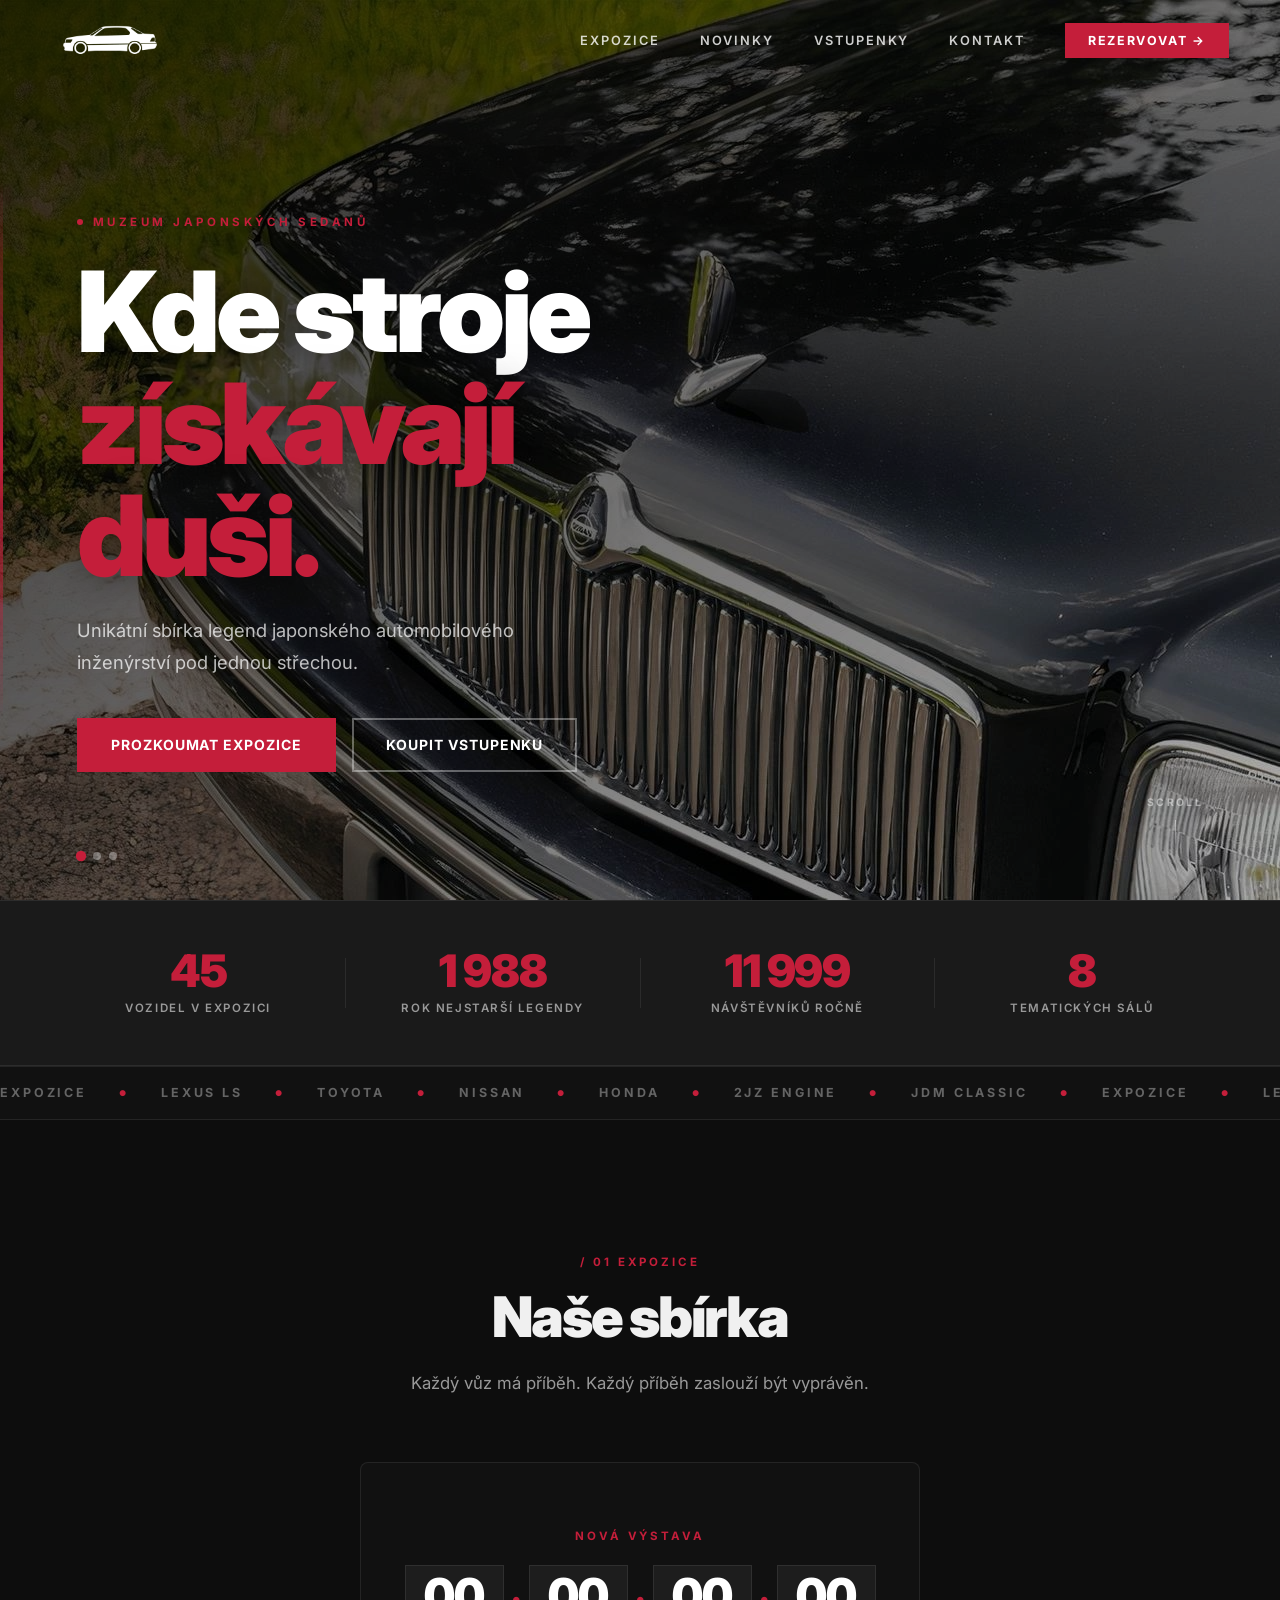
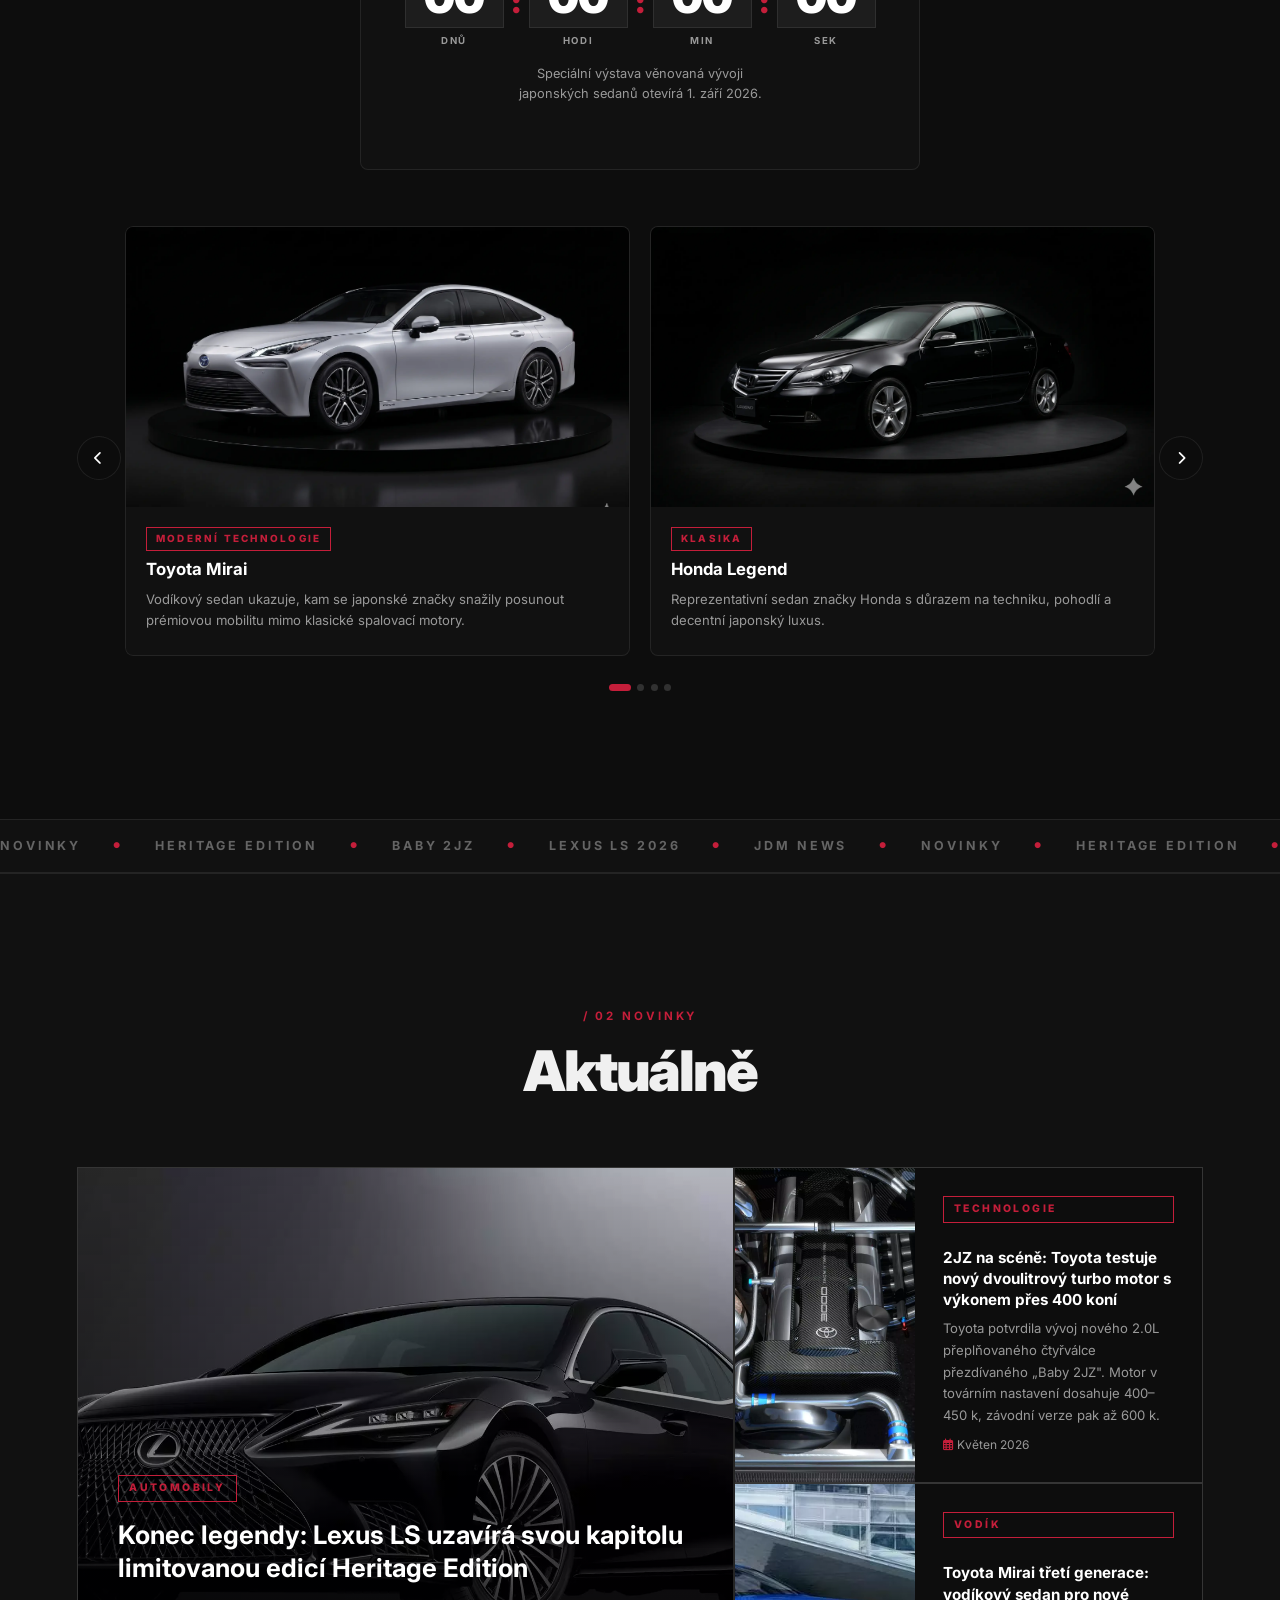
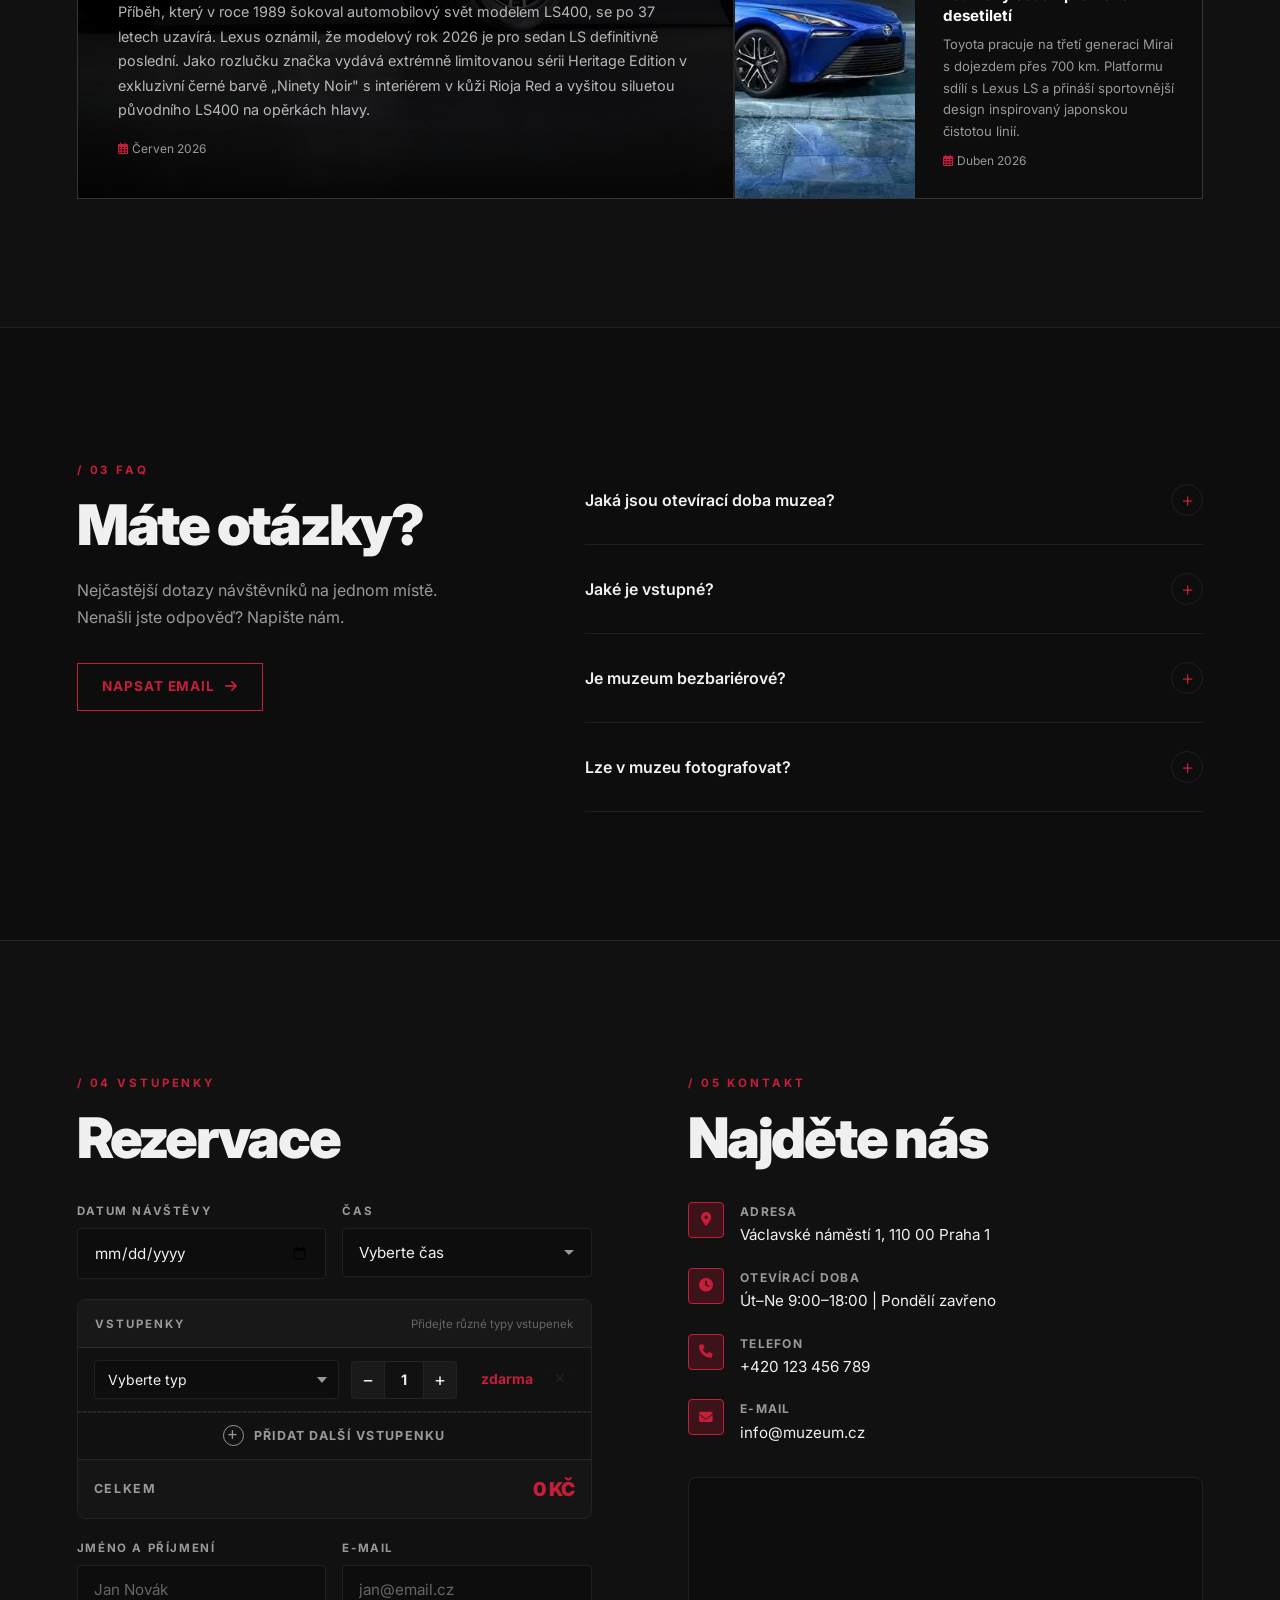
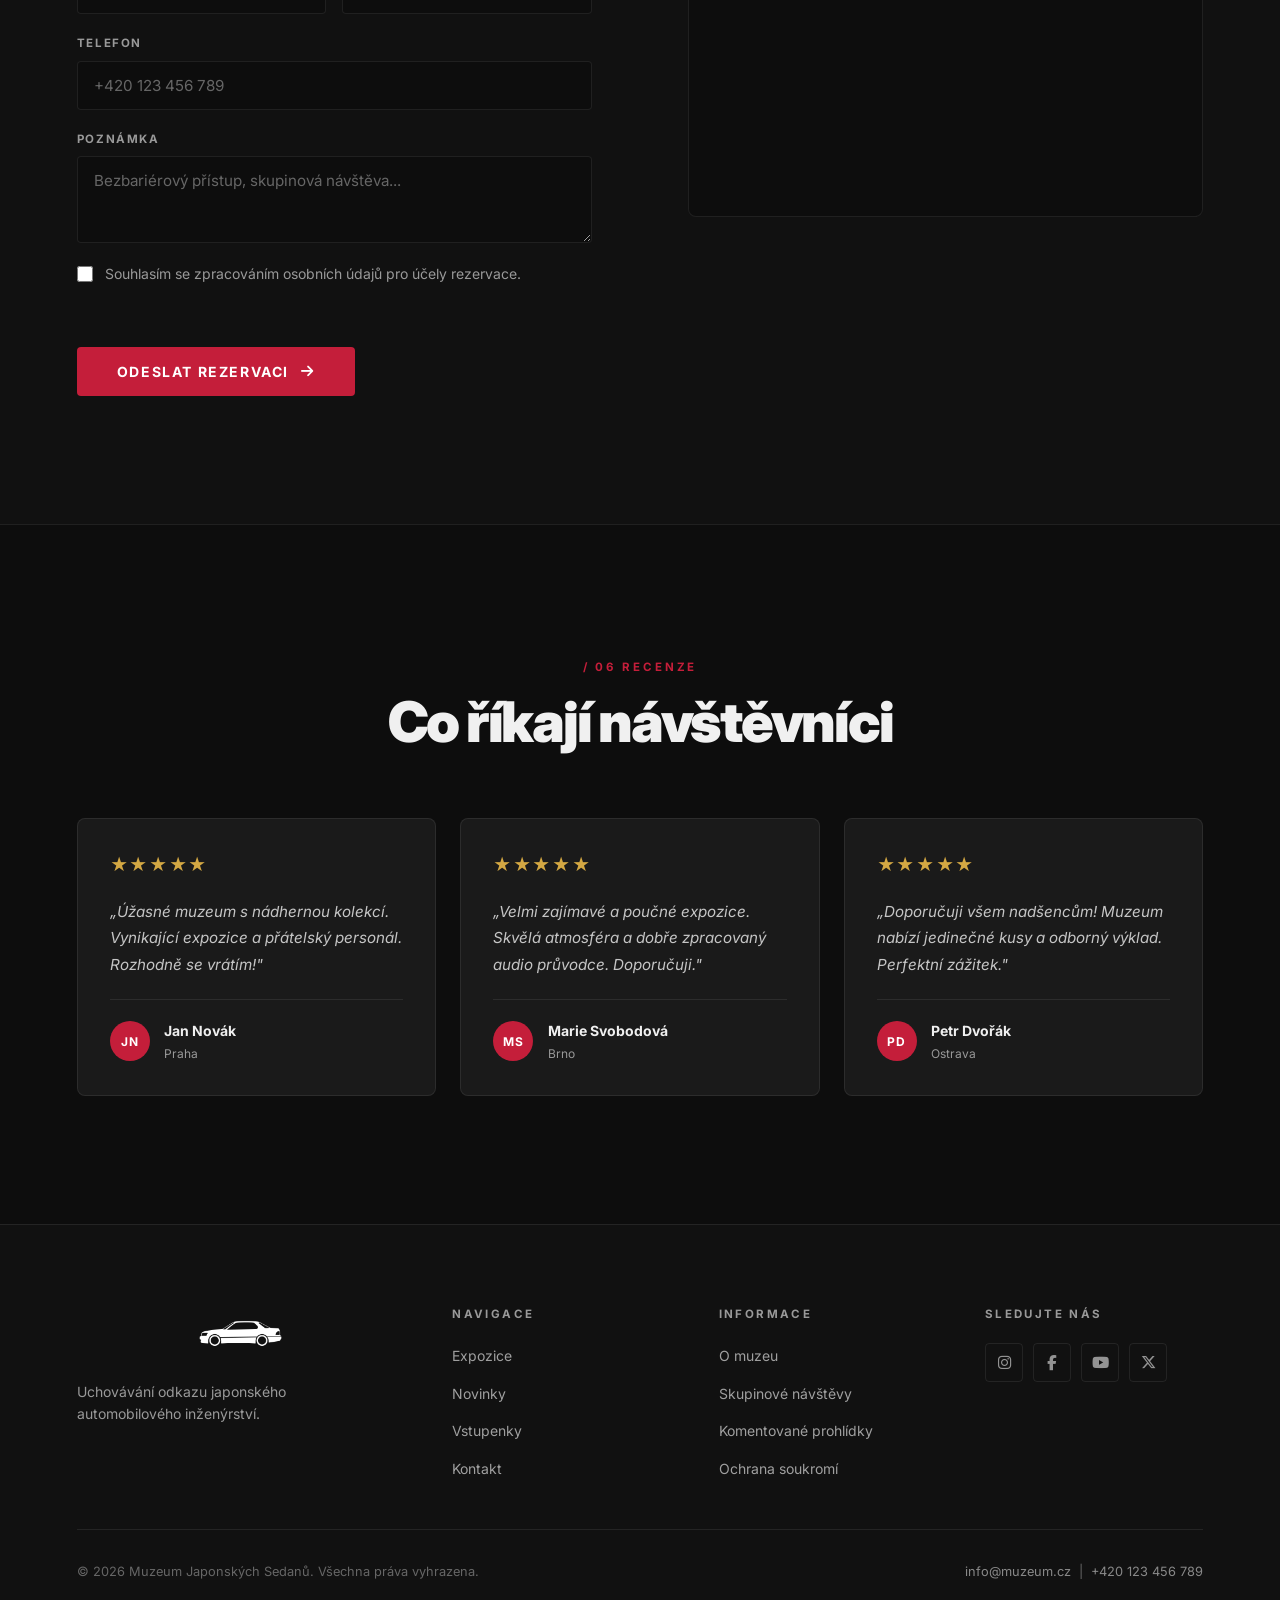
==== commit df0509be: "Add files via upload" ====
--- a/index.html
+++ b/index.html
@@ -313,7 +313,7 @@
 
                 <article class="news-card reveal" style="--delay: 0.2s">
                     <div class="news-card-img-wrap">
-                        <img src="images/webp/miraiiiii.webp" alt="Toyota Mirai" class="news-card-img" loading="lazy">
+                        <img src="images/webp/miraiiiii.webp" alt="Toyota Mirai" class="news-card-img" loading="lazy" style="object-position: 85% center;">
                     </div>
                     <div class="news-card-body">
                         <span class="news-tag">Vodík</span>
--- a/global.css
+++ b/global.css
@@ -214,11 +214,11 @@
 }
 
 .logo {
-    height: 2.5rem;
+    height: 4rem;
     width: auto;
     object-fit: contain;
-    filter: invert(1) brightness(2);
-    opacity: 0.9;
+    filter: brightness(0) invert(1);
+    opacity: 1;
 }
 
 .nav-menu {
@@ -1435,11 +1435,11 @@
 }
 
 .footer-logo {
-    height: 2rem;
+    height: 3.5rem;
     width: auto;
     object-fit: contain;
-    filter: invert(1) brightness(2);
-    opacity: 0.7;
+    filter: brightness(0) invert(1);
+    opacity: 1;
     margin-bottom: 0.25rem;
 }
 
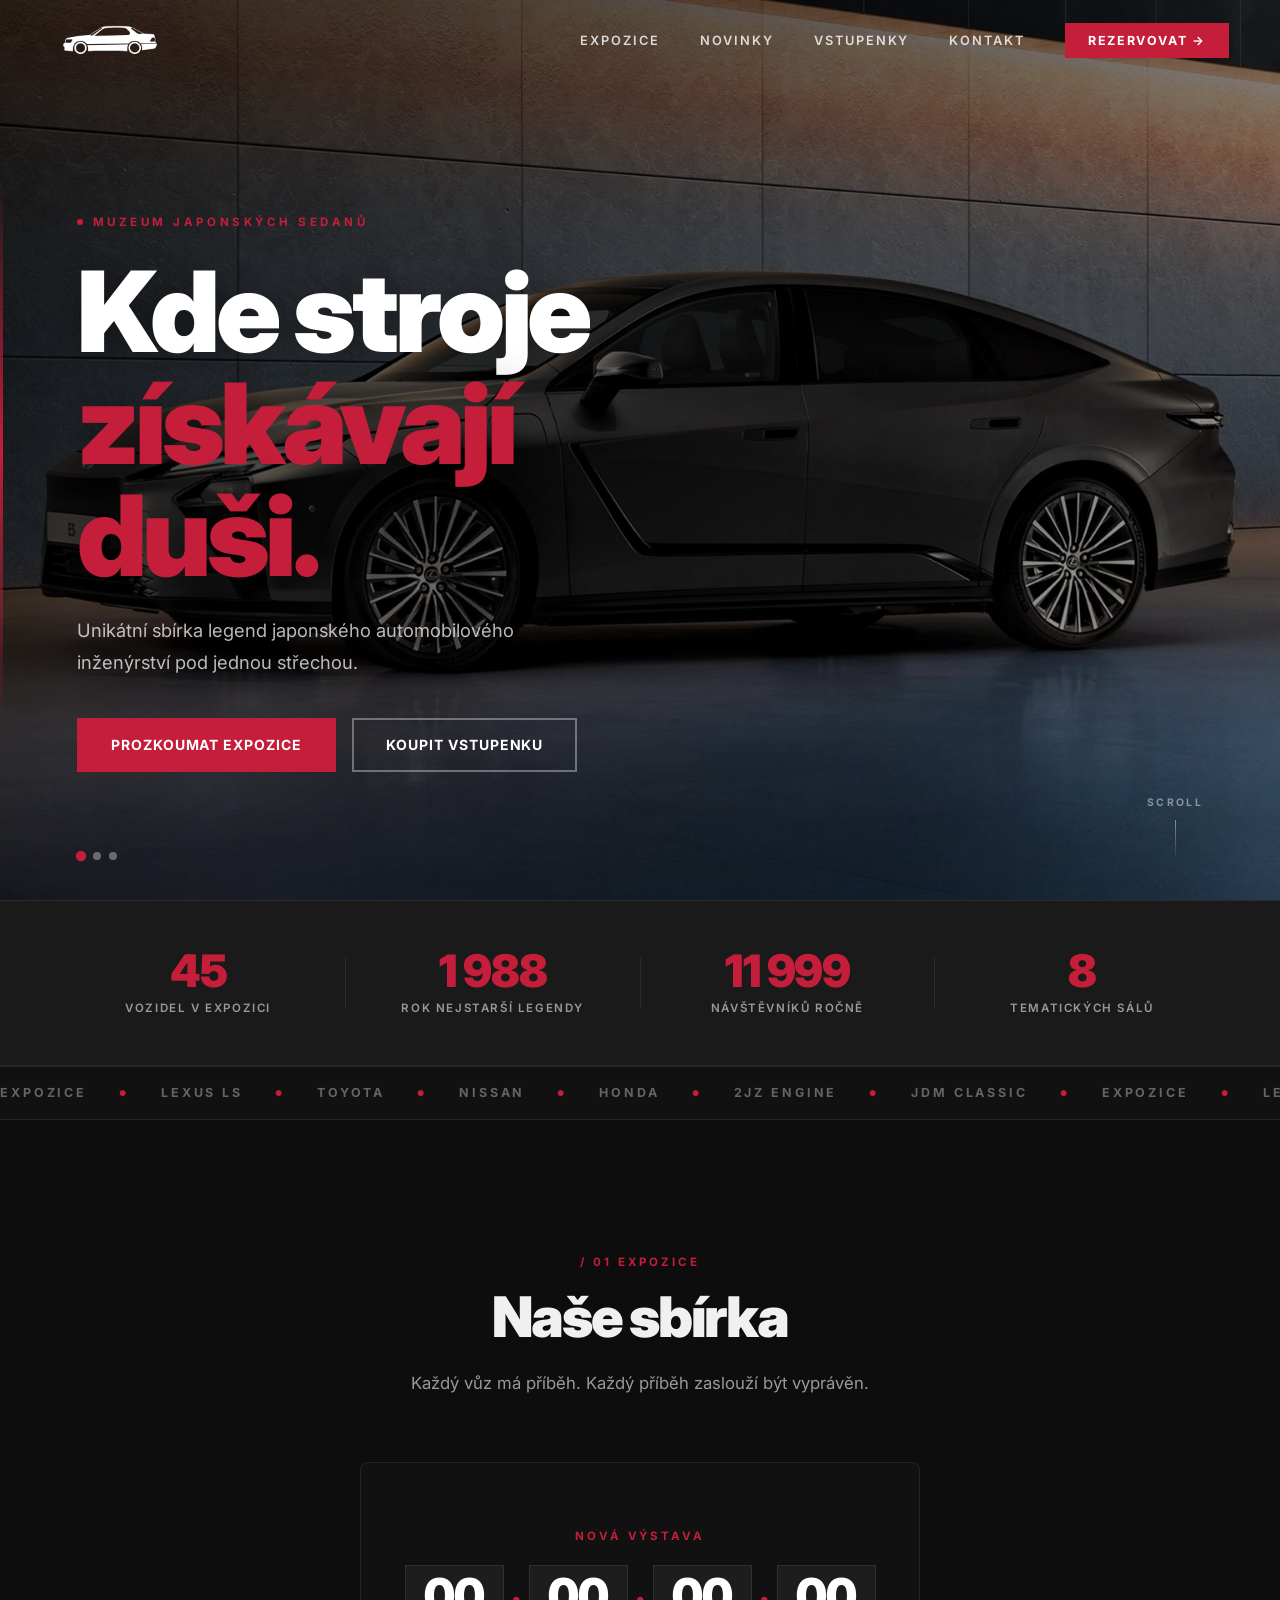
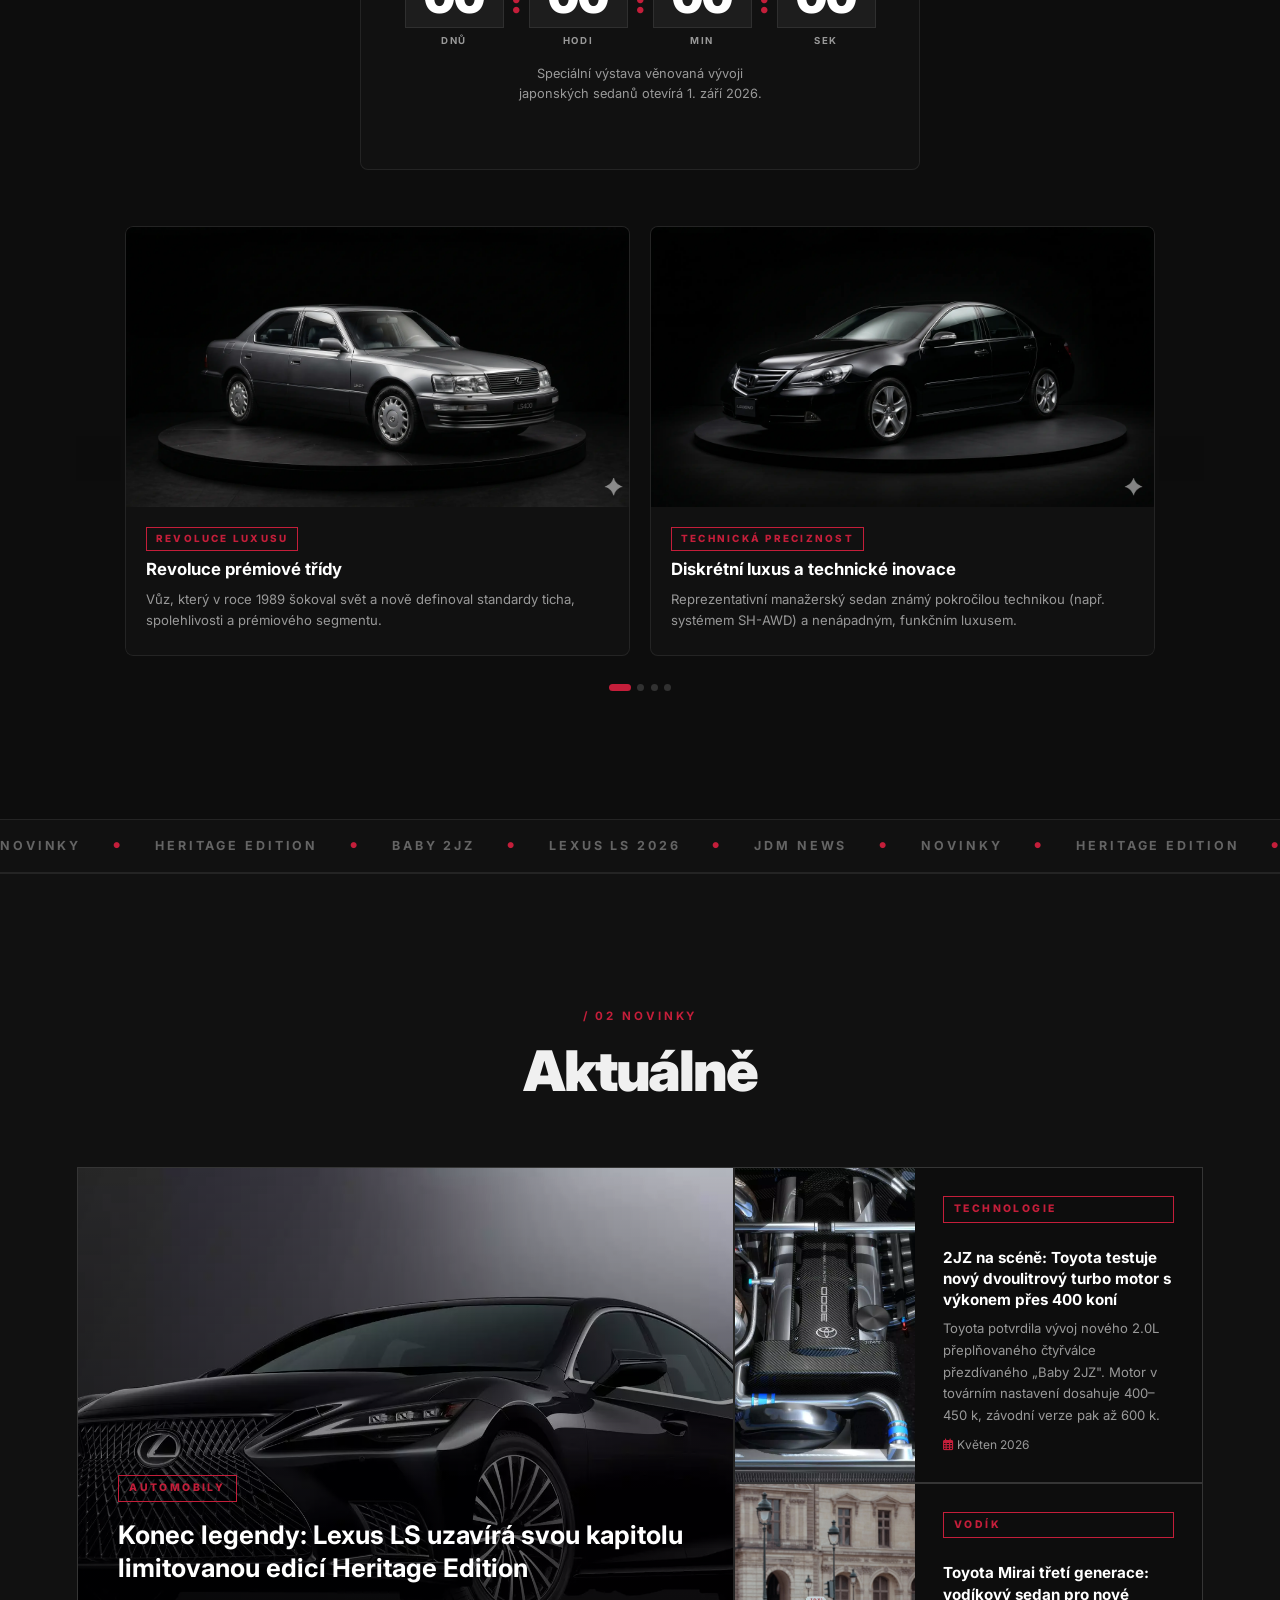
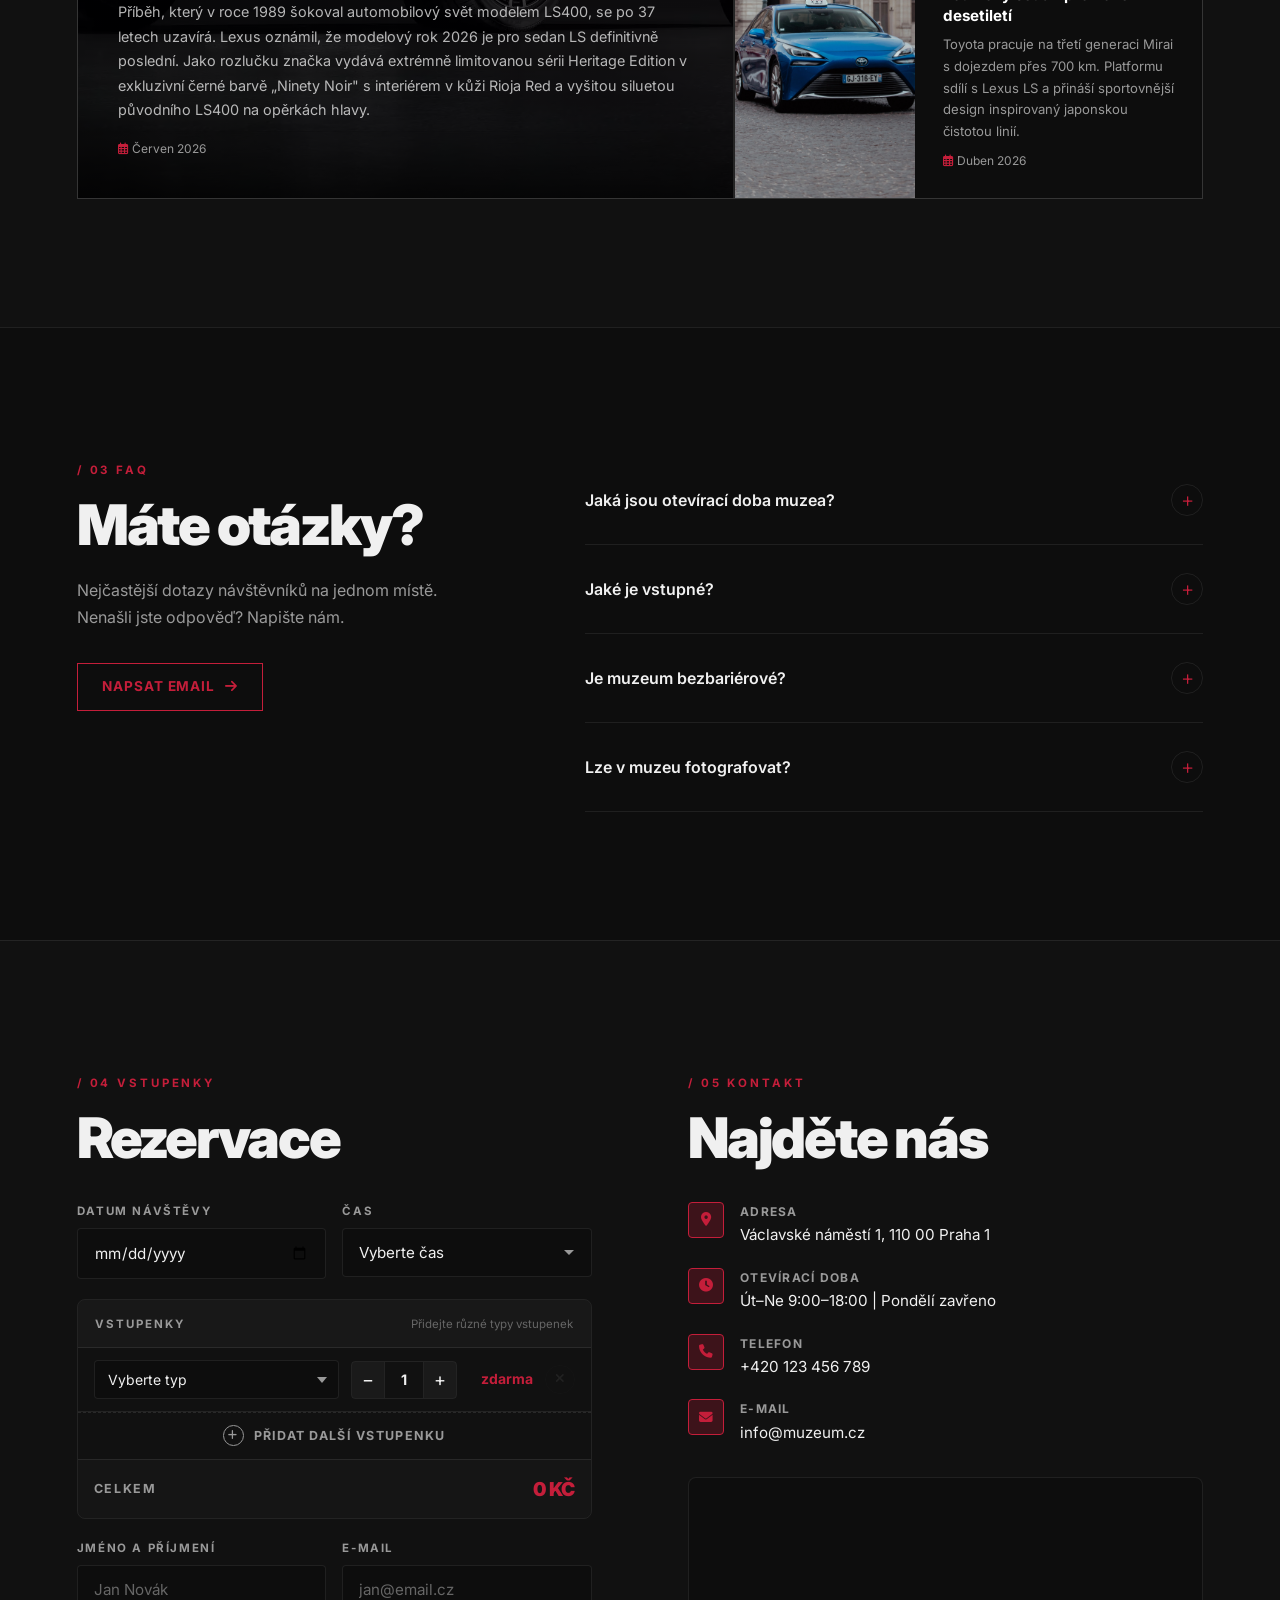
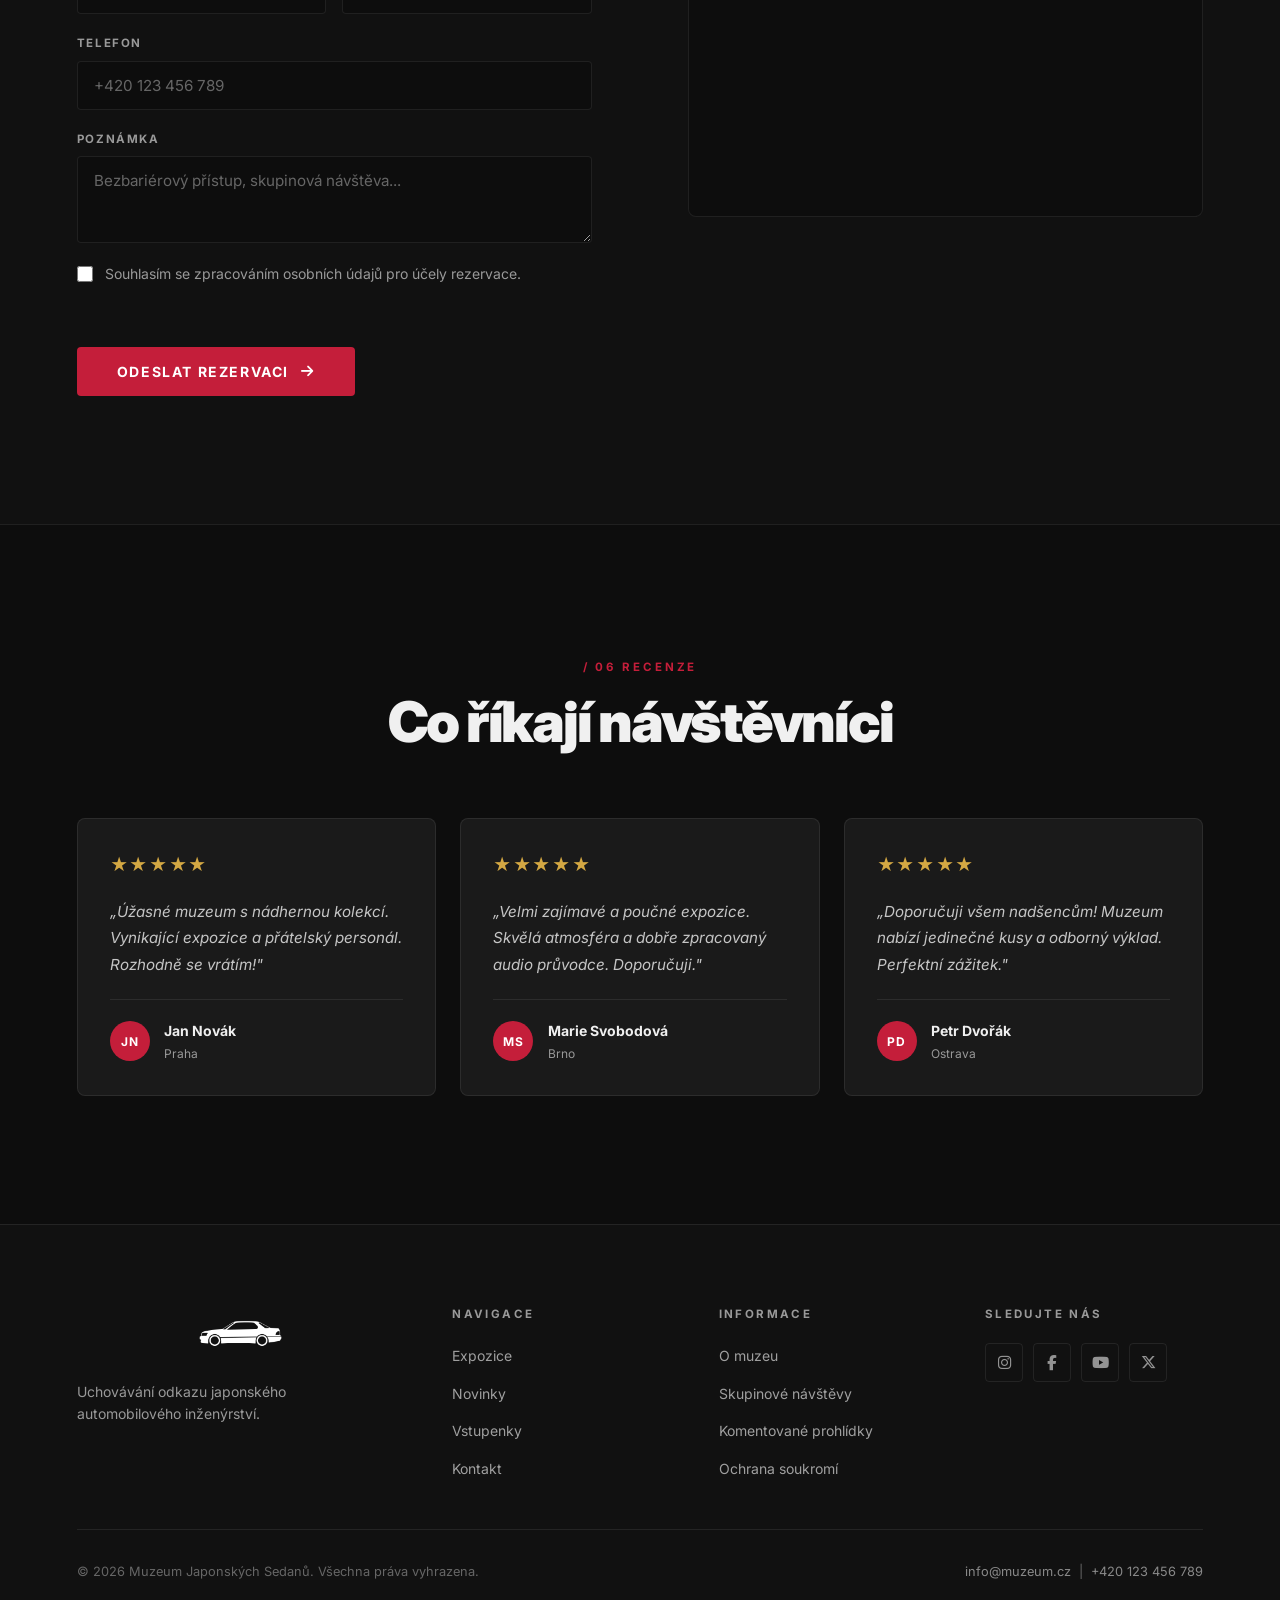
==== commit 3334dd27: "Add files via upload" ====
--- a/index.html
+++ b/index.html
@@ -48,9 +48,9 @@
     <section class="hero" id="hero">
         <!-- Background images cycling -->
         <div class="hero-bg">
-            <div class="hero-slide active" style="background-image: url('images/webp/nissan.webp')"></div>
+            <div class="hero-slide active" style="background-image: url('images/webp/header1.webp')"></div>
             <div class="hero-slide" style="background-image: url('images/webp/LexusLs560.webp')"></div>
-            <div class="hero-slide" style="background-image: url('images/webp/ls400.webp')"></div>
+            <div class="hero-slide" style="background-image: url('images/webp/header2.webp')"></div>
         </div>
         <div class="hero-overlay"></div>
 
@@ -274,7 +274,8 @@
             <!-- Featured article -->
             <article class="news-featured reveal">
                 <div class="news-feat-img-wrap">
-                    <img src="images/webp/lexusls.webp" alt="Lexus LS Heritage Edition" class="news-feat-img" loading="lazy">
+                    <img src="images/webp/lexusls.webp" alt="Lexus LS Heritage Edition" class="news-feat-img"
+                        loading="lazy">
                     <div class="news-feat-overlay"></div>
                 </div>
                 <div class="news-feat-body">
@@ -313,7 +314,8 @@
 
                 <article class="news-card reveal" style="--delay: 0.2s">
                     <div class="news-card-img-wrap">
-                        <img src="images/webp/miraiiiii.webp" alt="Toyota Mirai" class="news-card-img" loading="lazy" style="object-position: 85% center;">
+                        <img src="images/webp/miraiiiii.webp" alt="Toyota Mirai" class="news-card-img" loading="lazy"
+                            style="object-position: 45% center;">
                     </div>
                     <div class="news-card-body">
                         <span class="news-tag">Vodík</span>
--- a/global.css
+++ b/global.css
@@ -1705,7 +1705,7 @@
         gap: 0.25rem;
     }
 
-    /* News */
+     /* News */
     .news-card {
         grid-template-columns: 130px 1fr;
     }
@@ -1723,6 +1723,14 @@
         font-size: 0.8rem;
         line-height: 1.6;
         margin-top: 0.35rem;
+    }
+
+    /* Darker overlay on featured news card for mobile readability */
+    .news-feat-overlay {
+        background: linear-gradient(to top,
+            rgba(0,0,0,1) 0%,
+            rgba(0,0,0,0.82) 45%,
+            rgba(0,0,0,0.45) 100%);
     }
 
     /* FAQ */
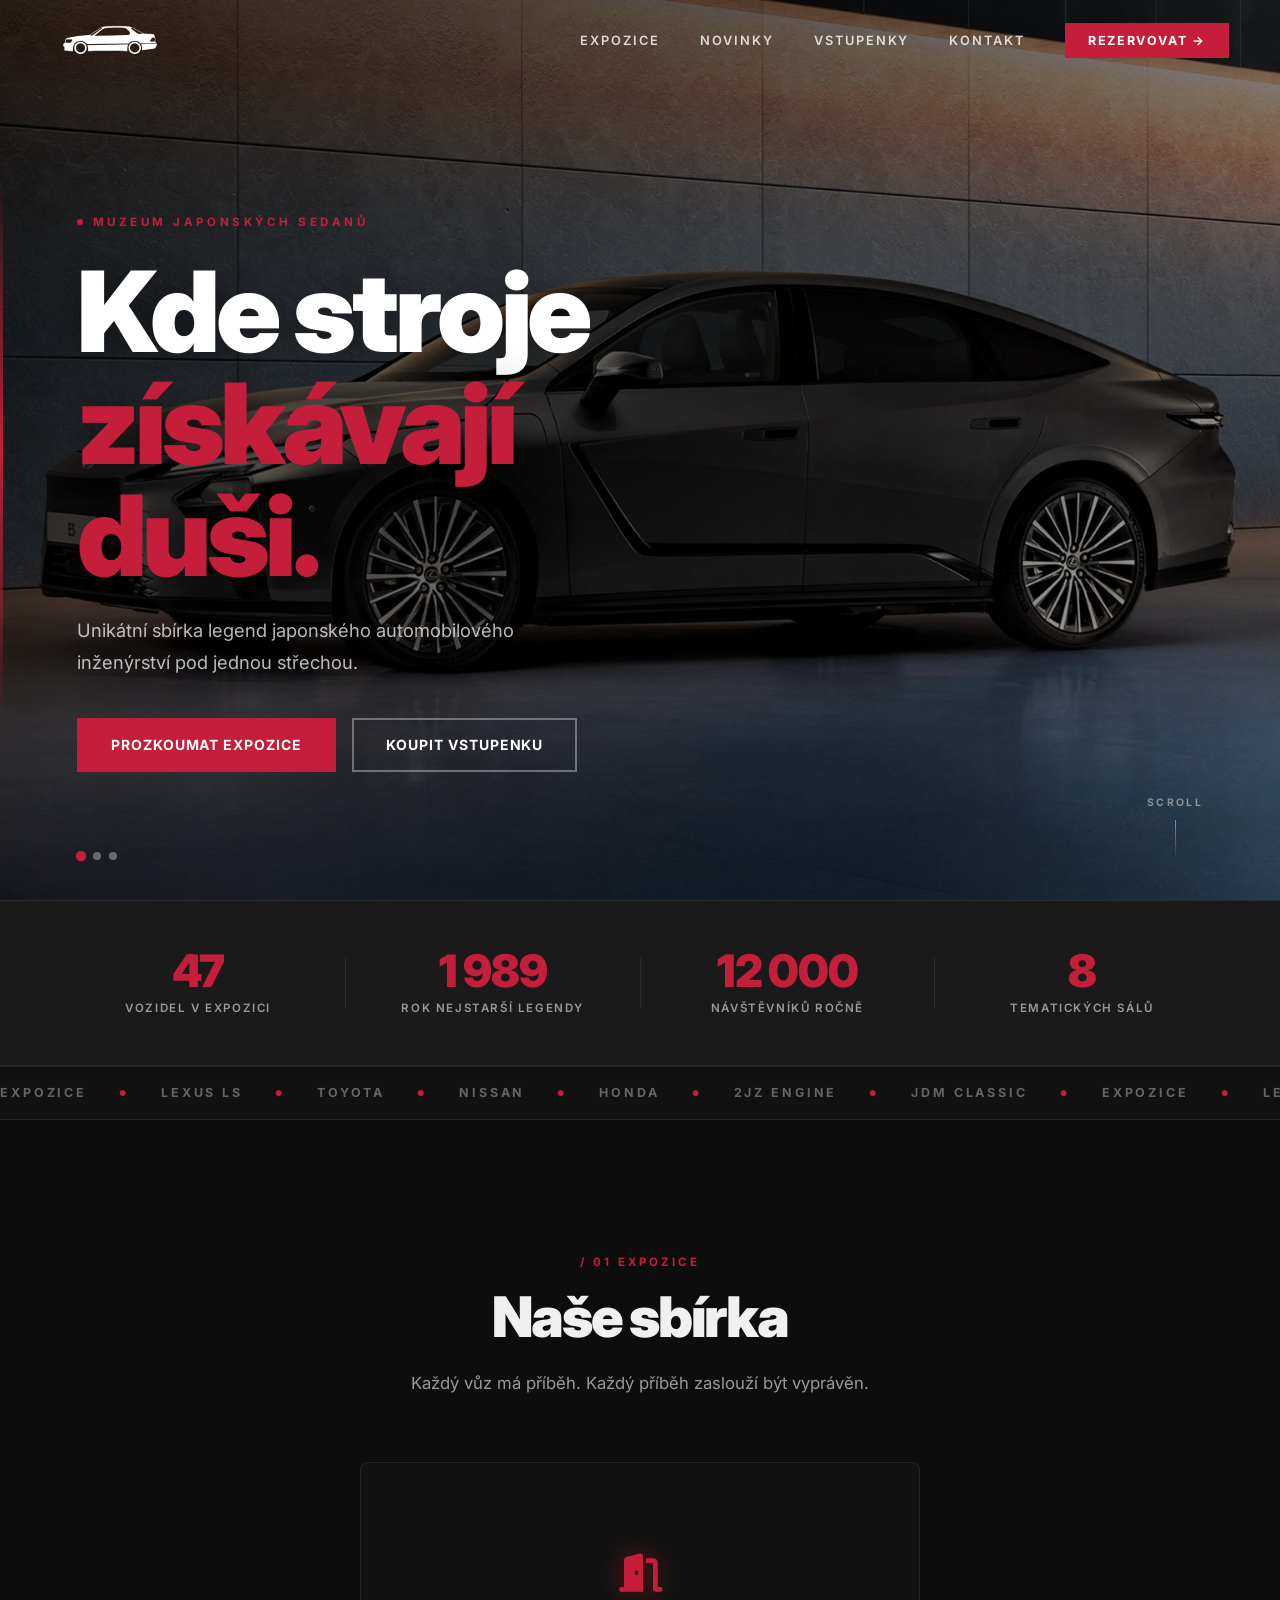
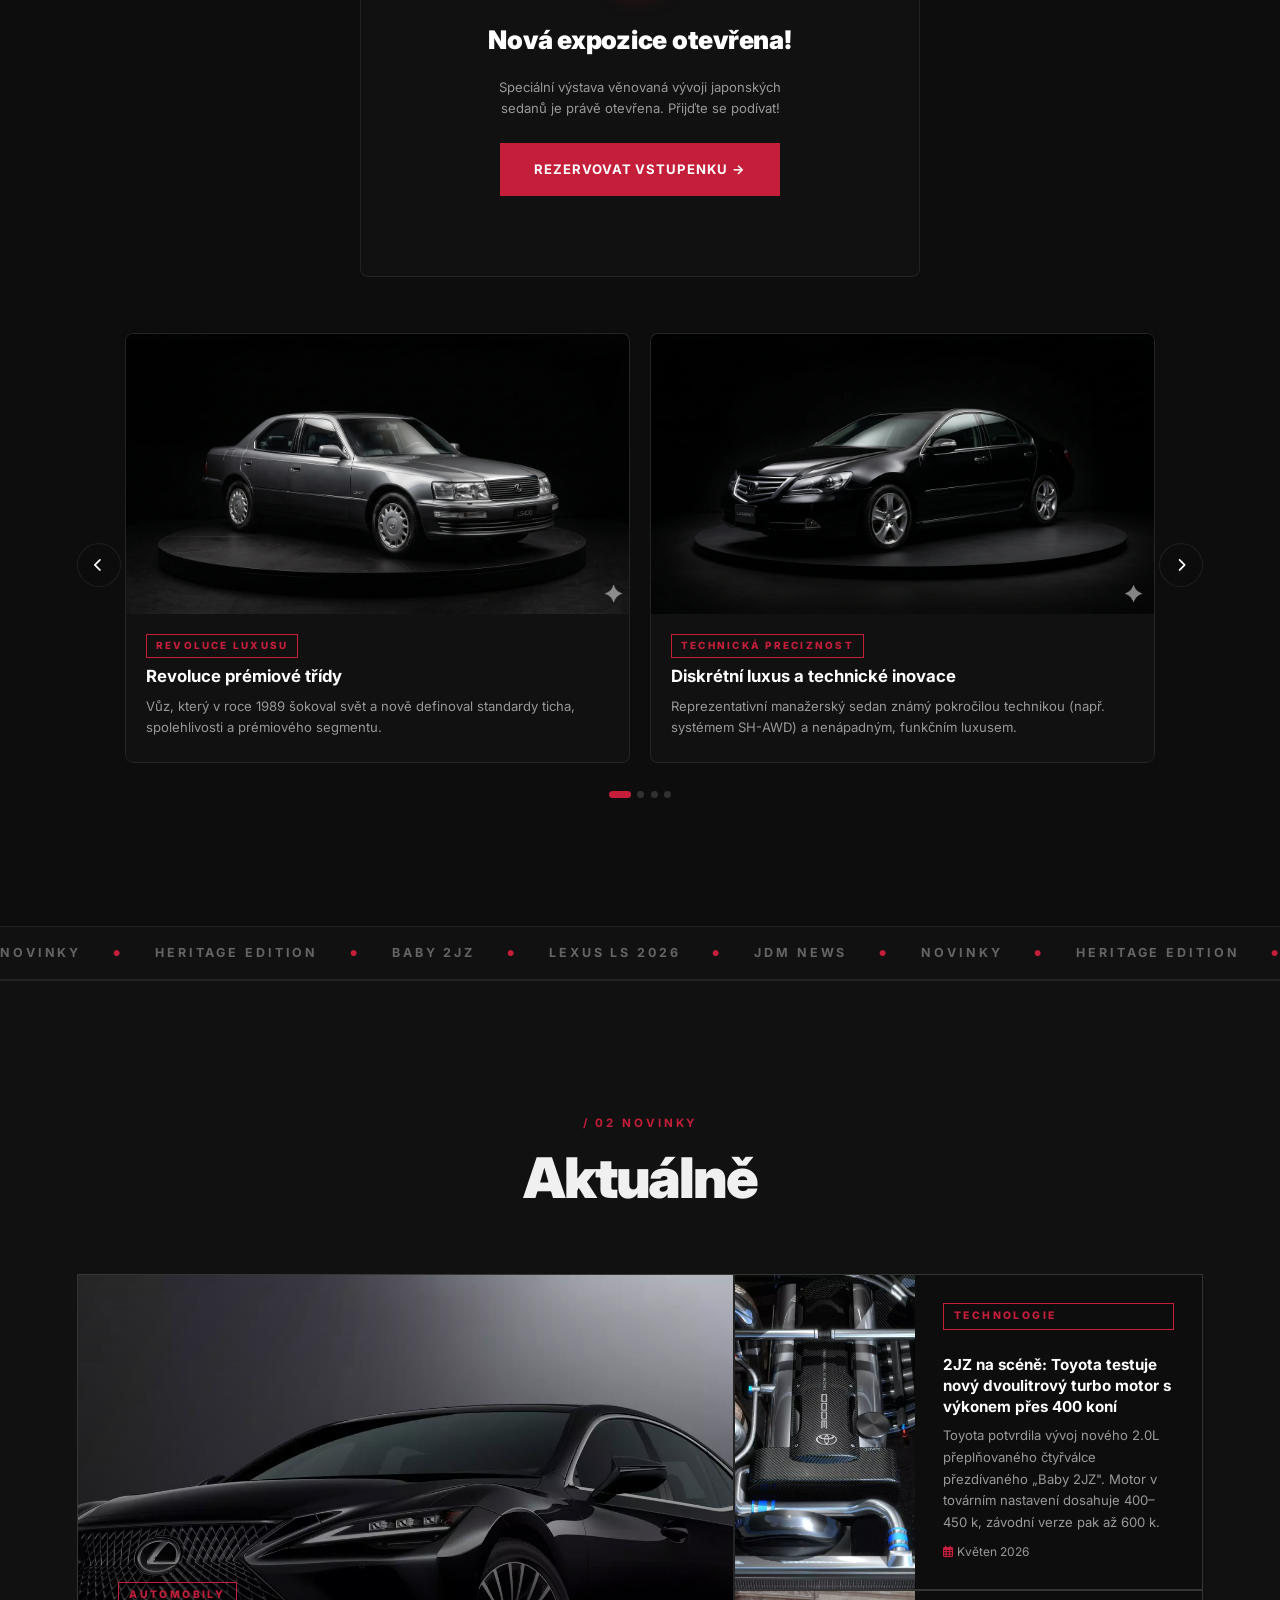
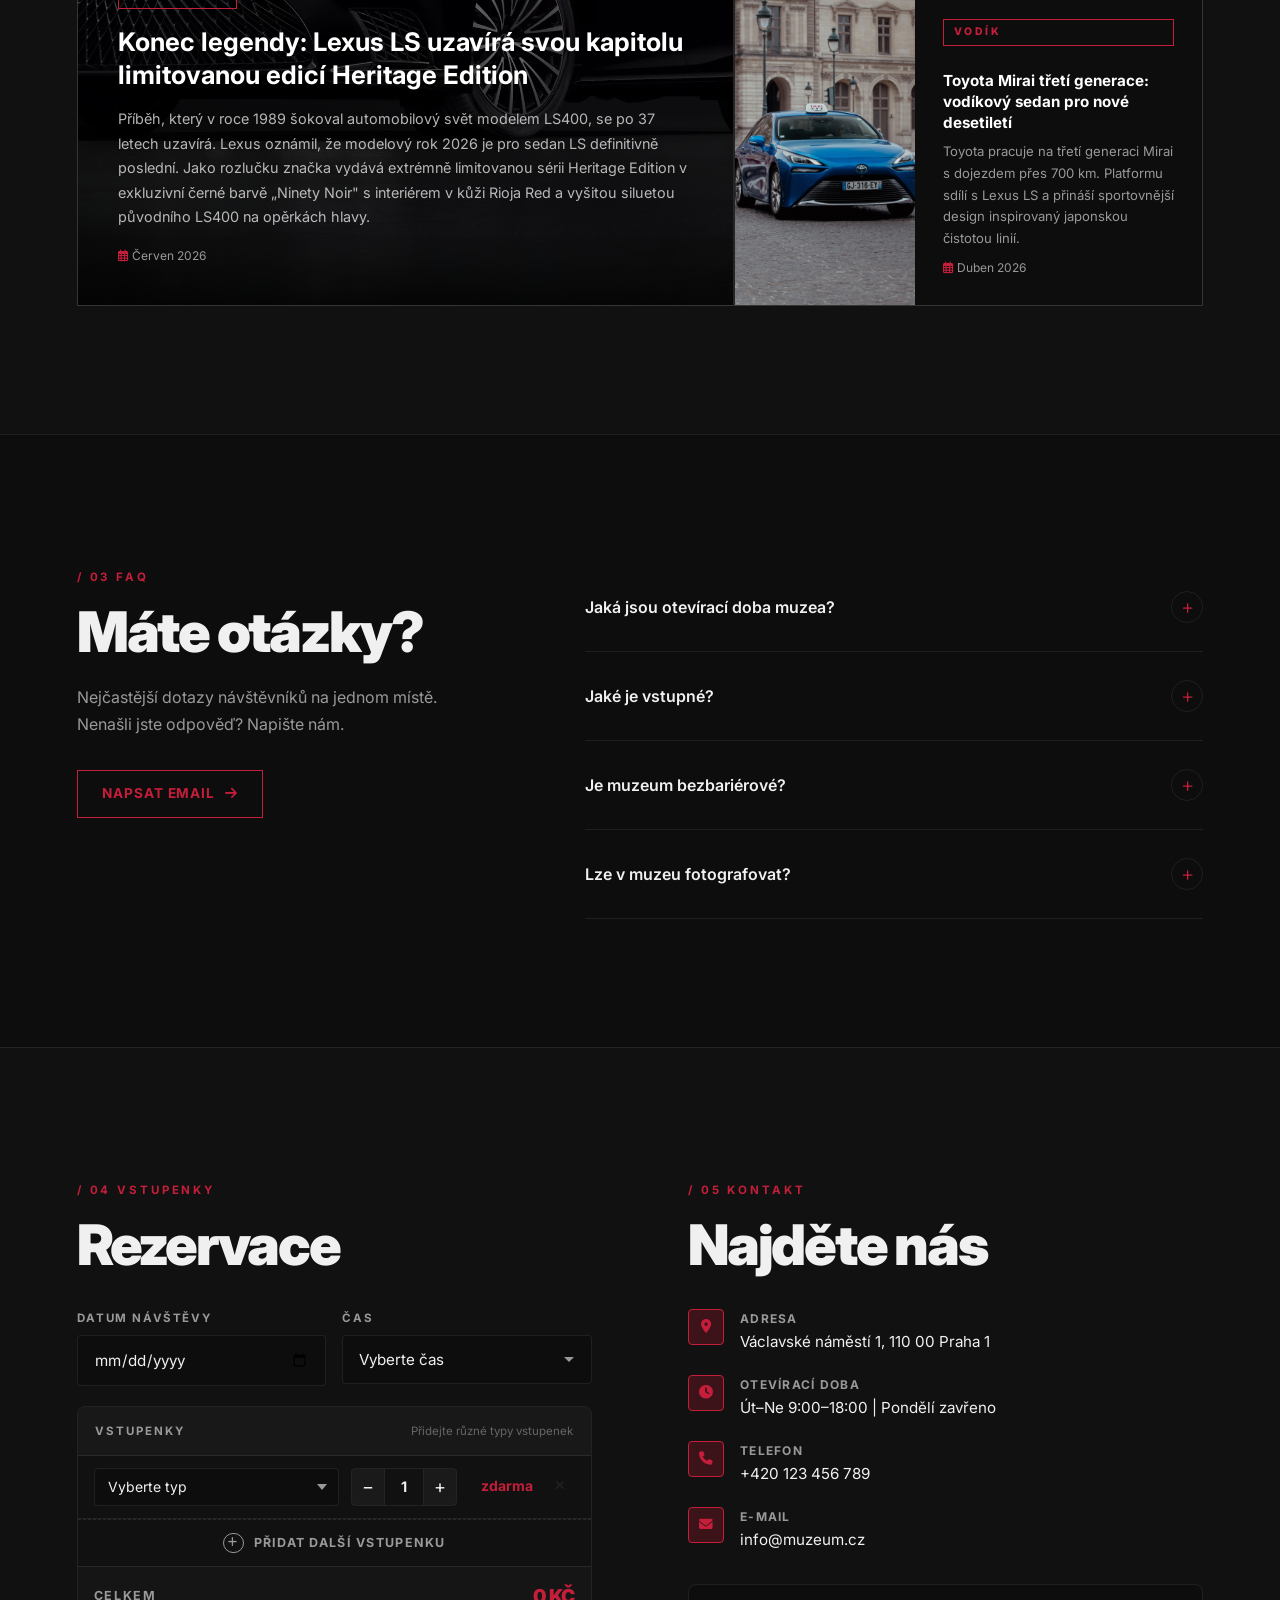
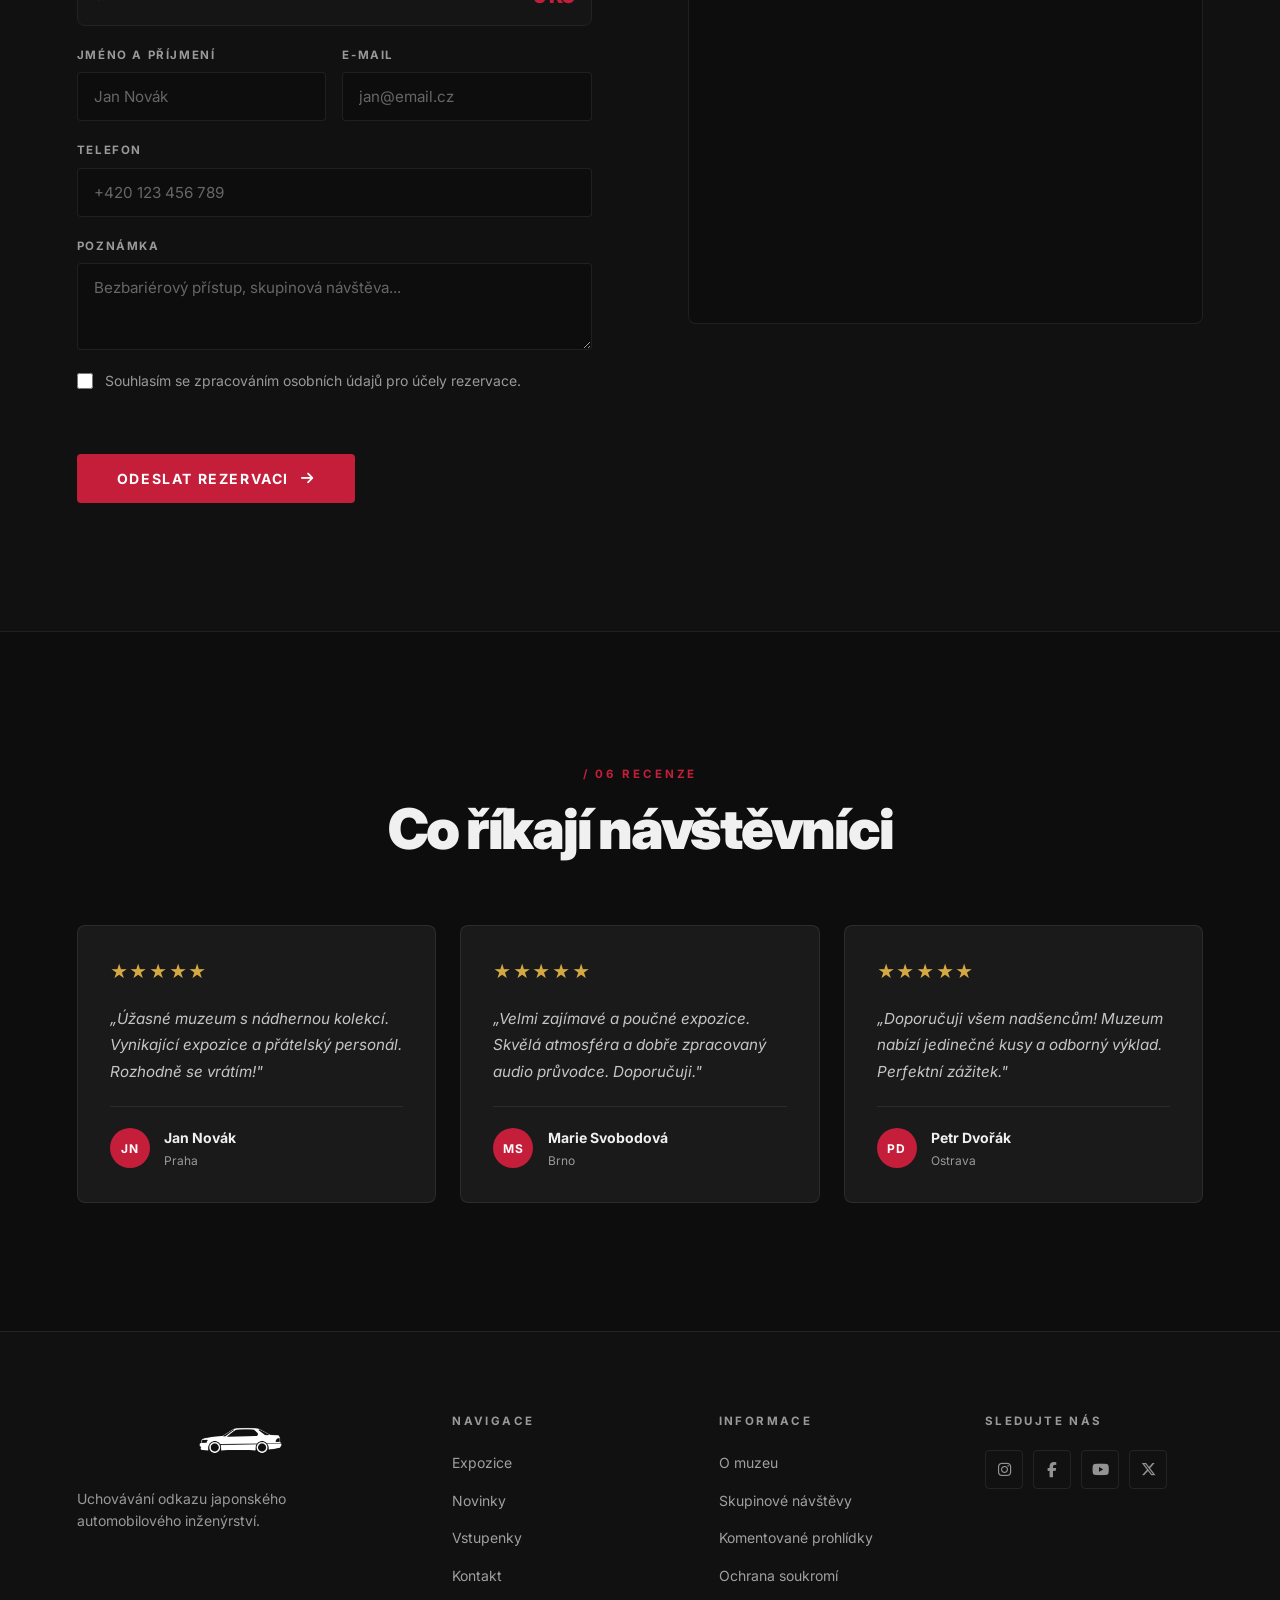
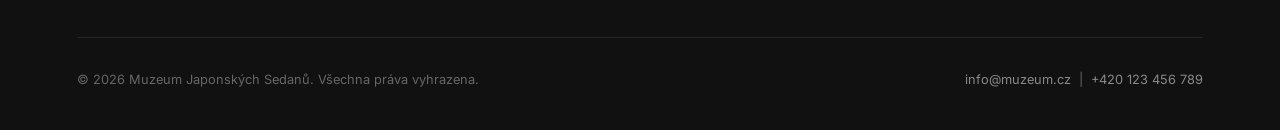
==== commit 0dbd7af4: "Add files via upload" ====
--- a/index.html
+++ b/index.html
@@ -193,7 +193,7 @@
                             <span class="cd-label">SEK</span>
                         </div>
                     </div>
-                    <p class="countdown-sub">Speciální výstava věnovaná vývoji japonských sedanů otevírá 1. září 2026.
+                    <p class="countdown-sub">Speciální výstava věnovaná vývoji japonských sedanů otevírá 1. září 2026 ve 12:40.
                     </p>
                 </div>
             </article>
--- a/global.css
+++ b/global.css
@@ -9,39 +9,45 @@
    DESIGN TOKENS
    ============================================================ */
 :root {
-    --clr-bg:         #0d0d0d;
-    --clr-bg-2:       #111111;
-    --clr-bg-3:       #161616;
-    --clr-surface:    #1a1a1a;
-    --clr-border:     rgba(255,255,255,0.08);
-    --clr-border-hover: rgba(255,255,255,0.18);
-
-    --clr-red:        #c41e3a;
-    --clr-red-dark:   #9b1730;
-    --clr-red-glow:   rgba(196, 30, 58, 0.25);
-
-    --clr-gold:       #d4a843;
-    --clr-gold-pale:  rgba(212, 168, 67, 0.15);
-
-    --clr-white:      #f0f0f0;
-    --clr-muted:      #999;
-    --clr-subtle:     #666;
-
-    --font-main:      'Inter', sans-serif;
-
-    --radius-sm:      4px;
-    --radius-md:      8px;
-    --radius-lg:      16px;
-
-    --nav-h:          5rem;
-    --section-pad:    8rem 6%;
-    --transition:     0.3s cubic-bezier(0.4, 0, 0.2, 1);
+    --clr-bg: #0d0d0d;
+    --clr-bg-2: #111111;
+    --clr-bg-3: #161616;
+    --clr-surface: #1a1a1a;
+    --clr-border: rgba(255, 255, 255, 0.08);
+    --clr-border-hover: rgba(255, 255, 255, 0.18);
+
+    --clr-red: #c41e3a;
+    --clr-red-dark: #9b1730;
+    --clr-red-glow: rgba(196, 30, 58, 0.25);
+
+    --clr-gold: #d4a843;
+    --clr-gold-pale: rgba(212, 168, 67, 0.15);
+
+    --clr-white: #f0f0f0;
+    --clr-muted: #999;
+    --clr-subtle: #666;
+
+    --font-main: 'Inter', sans-serif;
+
+    --radius-sm: 4px;
+    --radius-md: 8px;
+    --radius-lg: 16px;
+
+    --nav-h: 5rem;
+    --section-pad: 8rem 6%;
+    --transition: 0.3s cubic-bezier(0.4, 0, 0.2, 1);
 }
 
 /* ============================================================
    RESET & BASE
    ============================================================ */
-*, *::before, *::after { box-sizing: border-box; margin: 0; padding: 0; }
+*,
+*::before,
+*::after {
+    box-sizing: border-box;
+    margin: 0;
+    padding: 0;
+}
 
 html {
     scroll-behavior: smooth;
@@ -57,10 +63,24 @@
     -webkit-font-smoothing: antialiased;
 }
 
-img { display: block; max-width: 100%; }
-a { color: inherit; text-decoration: none; }
-ul { list-style: none; }
-button { font-family: var(--font-main); cursor: pointer; }
+img {
+    display: block;
+    max-width: 100%;
+}
+
+a {
+    color: inherit;
+    text-decoration: none;
+}
+
+ul {
+    list-style: none;
+}
+
+button {
+    font-family: var(--font-main);
+    cursor: pointer;
+}
 
 /* ============================================================
    REVEAL ANIMATIONS
@@ -151,14 +171,14 @@
     font-weight: 700;
     letter-spacing: 0.06rem;
     text-transform: uppercase;
-    border: 2px solid rgba(255,255,255,0.35);
+    border: 2px solid rgba(255, 255, 255, 0.35);
     transition: var(--transition);
     white-space: nowrap;
 }
 
 .btn-ghost:hover {
-    background: rgba(255,255,255,0.08);
-    border-color: rgba(255,255,255,0.7);
+    background: rgba(255, 255, 255, 0.08);
+    border-color: rgba(255, 255, 255, 0.7);
     transform: translateY(-2px);
 }
 
@@ -187,7 +207,9 @@
    ============================================================ */
 .navbar {
     position: fixed;
-    top: 0; left: 0; right: 0;
+    top: 0;
+    left: 0;
+    right: 0;
     z-index: 9000;
     height: var(--nav-h);
     display: flex;
@@ -232,7 +254,7 @@
     font-weight: 600;
     letter-spacing: 0.12rem;
     text-transform: uppercase;
-    color: rgba(255,255,255,0.8);
+    color: rgba(255, 255, 255, 0.8);
     transition: color var(--transition);
     position: relative;
 }
@@ -241,7 +263,8 @@
     content: '';
     position: absolute;
     bottom: -4px;
-    left: 0; right: 0;
+    left: 0;
+    right: 0;
     height: 1px;
     background: var(--clr-red);
     transform: scaleX(0);
@@ -283,7 +306,7 @@
     width: 2.75rem;
     height: 2.75rem;
     background: none;
-    border: 1.5px solid rgba(255,255,255,0.3);
+    border: 1.5px solid rgba(255, 255, 255, 0.3);
     padding: 0.6rem;
     z-index: 1;
 }
@@ -296,9 +319,17 @@
     transition: transform 0.25s ease, opacity 0.25s ease;
 }
 
-.nav-toggle.is-open span:nth-child(1) { transform: translateY(6.5px) rotate(45deg); }
-.nav-toggle.is-open span:nth-child(2) { opacity: 0; }
-.nav-toggle.is-open span:nth-child(3) { transform: translateY(-6.5px) rotate(-45deg); }
+.nav-toggle.is-open span:nth-child(1) {
+    transform: translateY(6.5px) rotate(45deg);
+}
+
+.nav-toggle.is-open span:nth-child(2) {
+    opacity: 0;
+}
+
+.nav-toggle.is-open span:nth-child(3) {
+    transform: translateY(-6.5px) rotate(-45deg);
+}
 
 /* ============================================================
    HERO
@@ -337,12 +368,10 @@
     position: absolute;
     inset: 0;
     z-index: 1;
-    background: linear-gradient(
-        135deg,
-        rgba(0,0,0,0.82) 0%,
-        rgba(0,0,0,0.55) 50%,
-        rgba(0,0,0,0.3) 100%
-    );
+    background: linear-gradient(135deg,
+            rgba(0, 0, 0, 0.82) 0%,
+            rgba(0, 0, 0, 0.55) 50%,
+            rgba(0, 0, 0, 0.3) 100%);
 }
 
 /* Red accent line on left */
@@ -396,7 +425,7 @@
     letter-spacing: -0.04em;
     color: #fff;
     margin-bottom: 1.5rem;
-    text-shadow: 0 2px 40px rgba(0,0,0,0.4);
+    text-shadow: 0 2px 40px rgba(0, 0, 0, 0.4);
 }
 
 .hero-title em {
@@ -406,7 +435,7 @@
 
 .hero-sub {
     font-size: clamp(1rem, 2vw, 1.15rem);
-    color: rgba(255,255,255,0.72);
+    color: rgba(255, 255, 255, 0.72);
     max-width: 460px;
     line-height: 1.7;
     margin-bottom: 2.5rem;
@@ -433,7 +462,7 @@
     height: 8px;
     border-radius: 50%;
     border: none;
-    background: rgba(255,255,255,0.35);
+    background: rgba(255, 255, 255, 0.35);
     cursor: pointer;
     transition: background 0.3s ease, transform 0.3s ease;
 }
@@ -453,7 +482,7 @@
     flex-direction: column;
     align-items: center;
     gap: 0.5rem;
-    color: rgba(255,255,255,0.45);
+    color: rgba(255, 255, 255, 0.45);
     font-size: 0.65rem;
     font-weight: 700;
     letter-spacing: 0.15rem;
@@ -463,13 +492,22 @@
 .scroll-line {
     width: 1px;
     height: 40px;
-    background: linear-gradient(to bottom, rgba(255,255,255,0.45), transparent);
+    background: linear-gradient(to bottom, rgba(255, 255, 255, 0.45), transparent);
     animation: scrollPulse 1.8s ease-in-out infinite;
 }
 
 @keyframes scrollPulse {
-    0%, 100% { opacity: 0.4; transform: scaleY(1); }
-    50% { opacity: 1; transform: scaleY(1.2); }
+
+    0%,
+    100% {
+        opacity: 0.4;
+        transform: scaleY(1);
+    }
+
+    50% {
+        opacity: 1;
+        transform: scaleY(1.2);
+    }
 }
 
 /* ============================================================
@@ -543,15 +581,18 @@
 
 .marquee-content {
     display: flex;
-    flex-shrink: 0;            /* kopie se nesmí zúžit – jinak by nesedělo -50% */
-    align-items: center;
-    gap: 2rem;                 /* konstantní mezera mezi prvky */
-    padding-right: 2rem;       /* stejná mezera i na švu mezi oběma kopiemi */
+    flex-shrink: 0;
+    /* kopie se nesmí zúžit – jinak by nesedělo -50% */
+    align-items: center;
+    gap: 2rem;
+    /* konstantní mezera mezi prvky */
+    padding-right: 2rem;
+    /* stejná mezera i na švu mezi oběma kopiemi */
     font-size: 0.78rem;
     font-weight: 700;
     letter-spacing: 0.18rem;
     text-transform: uppercase;
-    color: rgba(255,255,255,0.35);
+    color: rgba(255, 255, 255, 0.35);
 }
 
 .marquee-reverse .marquee-track {
@@ -564,13 +605,23 @@
 }
 
 @keyframes marquee-ltr {
-    from { transform: translateX(0); }
-    to   { transform: translateX(-50%); }
+    from {
+        transform: translateX(0);
+    }
+
+    to {
+        transform: translateX(-50%);
+    }
 }
 
 @keyframes marquee-rtl {
-    from { transform: translateX(-50%); }
-    to   { transform: translateX(0); }
+    from {
+        transform: translateX(-50%);
+    }
+
+    to {
+        transform: translateX(0);
+    }
 }
 
 /* ============================================================
@@ -639,7 +690,7 @@
 
 .expo-carousel-slide:hover {
     border-color: var(--clr-border-hover);
-    box-shadow: 0 8px 32px rgba(0,0,0,0.4);
+    box-shadow: 0 8px 32px rgba(0, 0, 0, 0.4);
 }
 
 .expo-carousel-slide img {
@@ -647,7 +698,7 @@
     height: 280px;
     object-fit: cover;
     display: block;
-    transition: transform 0.6s cubic-bezier(0.19,1,0.22,1);
+    transition: transform 0.6s cubic-bezier(0.19, 1, 0.22, 1);
 }
 
 .expo-carousel-slide:hover img {
@@ -685,9 +736,7 @@
     font-size: 0.82rem;
     color: var(--clr-muted);
     line-height: 1.6;
-    display: -webkit-box;
-    -webkit-line-clamp: 3;
-    -webkit-box-orient: vertical;
+    max-height: calc(0.82rem * 1.6 * 3);
     overflow: hidden;
 }
 
@@ -700,7 +749,7 @@
     height: 2.75rem;
     border: 1.5px solid var(--clr-border);
     border-radius: 50%;
-    background: rgba(13,13,13,0.85);
+    background: rgba(13, 13, 13, 0.85);
     backdrop-filter: blur(8px);
     color: #fff;
     font-size: 0.85rem;
@@ -745,7 +794,7 @@
     height: 7px;
     border-radius: 50%;
     border: none;
-    background: rgba(255,255,255,0.15);
+    background: rgba(255, 255, 255, 0.15);
     cursor: pointer;
     transition: background 0.3s ease, width 0.3s ease, border-radius 0.3s ease;
     padding: 0;
@@ -765,6 +814,7 @@
     font-size: 0.9rem;
 }
 
+/* Countdown — inner content wrapper (sdílené odpočtem i "opened" stavem) */
 .countdown-inner {
     position: relative;
     z-index: 1;
@@ -803,7 +853,7 @@
     line-height: 1;
     letter-spacing: -0.02em;
     font-variant-numeric: tabular-nums;
-    background: rgba(255,255,255,0.05);
+    background: rgba(255, 255, 255, 0.05);
     padding: 0.4rem 0.6rem;
     border: 1px solid var(--clr-border);
     min-width: 3ch;
@@ -835,6 +885,55 @@
     margin: 0 auto;
 }
 
+/* Countdown – "opened" state */
+.countdown-opened {
+    display: flex;
+    flex-direction: column;
+    align-items: center;
+    gap: 1rem;
+    padding: 1rem 0;
+    animation: countdownFadeIn 0.6s ease-out;
+}
+
+@keyframes countdownFadeIn {
+    from { opacity: 0; transform: translateY(12px); }
+    to   { opacity: 1; transform: translateY(0); }
+}
+
+.countdown-opened-icon {
+    font-size: 2.4rem;
+    color: var(--clr-red);
+    filter: drop-shadow(0 0 12px rgba(200, 30, 30, 0.45));
+    animation: countdownPulse 2s ease-in-out infinite;
+}
+
+@keyframes countdownPulse {
+    0%, 100% { transform: scale(1); }
+    50%      { transform: scale(1.12); }
+}
+
+.countdown-opened-title {
+    font-size: clamp(1.2rem, 3vw, 1.6rem);
+    font-weight: 900;
+    color: #fff;
+    letter-spacing: -0.01em;
+    margin: 0;
+}
+
+.countdown-opened-text {
+    font-size: 0.82rem;
+    color: var(--clr-muted);
+    line-height: 1.6;
+    max-width: 300px;
+    text-align: center;
+    margin: 0;
+}
+
+.countdown-opened-btn {
+    margin-top: 0.5rem;
+    font-size: 0.82rem;
+}
+
 /* ============================================================
    NEWS / NOVINKY
    ============================================================ */
@@ -873,7 +972,7 @@
     height: 100%;
     object-fit: cover;
     object-position: center;
-    transition: transform 0.8s cubic-bezier(0.19,1,0.22,1);
+    transition: transform 0.8s cubic-bezier(0.19, 1, 0.22, 1);
 }
 
 .news-featured:hover .news-feat-img {
@@ -884,9 +983,9 @@
     position: absolute;
     inset: 0;
     background: linear-gradient(to top,
-        rgba(0,0,0,0.95) 0%,
-        rgba(0,0,0,0.6) 40%,
-        rgba(0,0,0,0.1) 100%);
+            rgba(0, 0, 0, 0.95) 0%,
+            rgba(0, 0, 0, 0.6) 40%,
+            rgba(0, 0, 0, 0.1) 100%);
 }
 
 .news-feat-body {
@@ -918,7 +1017,7 @@
 
 .news-feat-text {
     font-size: 0.9rem;
-    color: rgba(255,255,255,0.7);
+    color: rgba(255, 255, 255, 0.7);
     line-height: 1.7;
     margin-bottom: 1rem;
 }
@@ -931,7 +1030,9 @@
     align-items: center;
 }
 
-.news-meta i { color: var(--clr-red); }
+.news-meta i {
+    color: var(--clr-red);
+}
 
 /* Side cards */
 .news-side {
@@ -1050,7 +1151,7 @@
     color: #fff;
 }
 
-.faq-question > span:first-child {
+.faq-question>span:first-child {
     font-size: 1rem;
     font-weight: 600;
     line-height: 1.4;
@@ -1083,7 +1184,7 @@
     overflow: hidden;
     max-height: 0;
     transition: max-height 0.4s ease, padding 0.4s ease;
-    padding: 0 0;
+    padding: 0;
 }
 
 .faq-answer.open {
@@ -1094,7 +1195,6 @@
     font-size: 0.95rem;
     color: var(--clr-muted);
     line-height: 1.75;
-    padding-left: 0;
     border-left: 2px solid var(--clr-red);
     padding-left: 1rem;
 }
@@ -1219,8 +1319,13 @@
     min-height: 1.4rem;
 }
 
-.form-status.is-success { color: #4ade80; }
-.form-status.is-error   { color: #f87171; }
+.form-status.is-success {
+    color: #4ade80;
+}
+
+.form-status.is-error {
+    color: #f87171;
+}
 
 .btn-submit {
     display: inline-flex;
@@ -1359,7 +1464,7 @@
 
 .review-text {
     font-size: 0.95rem;
-    color: rgba(255,255,255,0.75);
+    color: rgba(255, 255, 255, 0.75);
     line-height: 1.75;
     flex-grow: 1;
     font-style: italic;
@@ -1388,7 +1493,7 @@
     letter-spacing: 0.05rem;
 }
 
-.review-author > div {
+.review-author>div {
     display: flex;
     flex-direction: column;
     gap: 0.1rem;
@@ -1470,7 +1575,7 @@
 
 .footer-links-col ul a {
     font-size: 0.875rem;
-    color: rgba(255,255,255,0.6);
+    color: rgba(255, 255, 255, 0.6);
     transition: color var(--transition);
 }
 
@@ -1493,7 +1598,7 @@
     height: 2.4rem;
     border: 1.5px solid var(--clr-border);
     border-radius: var(--radius-sm);
-    color: rgba(255,255,255,0.55);
+    color: rgba(255, 255, 255, 0.55);
     font-size: 0.95rem;
     transition: var(--transition);
 }
@@ -1519,7 +1624,7 @@
 }
 
 .footer-link {
-    color: rgba(255,255,255,0.5);
+    color: rgba(255, 255, 255, 0.5);
     transition: color var(--transition);
 }
 
@@ -1531,7 +1636,9 @@
    RESPONSIVE — TABLET (≤ 1100px)
    ============================================================ */
 @media (max-width: 1100px) {
-    :root { --section-pad: 6rem 4%; }
+    :root {
+        --section-pad: 6rem 4%;
+    }
 
     .faq-inner {
         grid-template-columns: 1fr;
@@ -1563,8 +1670,6 @@
         grid-template-columns: 1fr 1fr;
         gap: 2.5rem;
     }
-
-
 
     .reviews-grid {
         grid-template-columns: repeat(2, 1fr);
@@ -1586,30 +1691,31 @@
     }
 
     .navbar.scrolled {
-        background: rgba(10,10,10,0.96);
+        background: rgba(10, 10, 10, 0.96);
     }
 
     .nav-toggle {
         display: flex;
     }
 
-    header.navbar > nav {
+    header.navbar>nav {
         position: fixed;
         top: var(--nav-h);
-        left: 0; right: 0;
-        background: rgba(10,10,10,0.98);
+        left: 0;
+        right: 0;
+        background: rgba(10, 10, 10, 0.98);
         backdrop-filter: blur(12px);
         border-bottom: 1px solid var(--clr-border);
         transform: translateY(-110%);
         visibility: hidden;
-        transition: transform 0.35s cubic-bezier(0.4,0,0.2,1), visibility 0s 0.35s;
+        transition: transform 0.35s cubic-bezier(0.4, 0, 0.2, 1), visibility 0s 0.35s;
         z-index: 8999;
     }
 
-    header.navbar > nav.is-open {
+    header.navbar>nav.is-open {
         transform: translateY(0);
         visibility: visible;
-        transition: transform 0.35s cubic-bezier(0.4,0,0.2,1), visibility 0s 0s;
+        transition: transform 0.35s cubic-bezier(0.4, 0, 0.2, 1), visibility 0s 0s;
     }
 
     .nav-menu {
@@ -1629,7 +1735,9 @@
         font-size: 0.9rem;
     }
 
-    .nav-link::after { display: none; }
+    .nav-link::after {
+        display: none;
+    }
 
     .nav-cta {
         margin: 1rem 5%;
@@ -1644,13 +1752,16 @@
         padding-top: var(--nav-h);
     }
 
-    .hero-scroll-hint { display: none; }
+    .hero-scroll-hint {
+        display: none;
+    }
 
     .hero-actions {
         flex-direction: column;
     }
 
-    .btn-primary, .btn-ghost {
+    .btn-primary,
+    .btn-ghost {
         text-align: center;
         justify-content: center;
     }
@@ -1672,7 +1783,9 @@
         border-bottom: none;
     }
 
-    .stat-divider { display: none; }
+    .stat-divider {
+        display: none;
+    }
 
     /* Expo carousel na mobilu: jen 1 karta na obrazovku */
     .expo-carousel {
@@ -1705,9 +1818,27 @@
         gap: 0.25rem;
     }
 
-     /* News */
+    /* News — mobile separation */
+    .news-layout {
+        background: transparent;
+        border: none;
+        gap: 1.5rem;
+    }
+
+    .news-featured {
+        border: 1.5px solid var(--clr-border);
+        border-radius: 8px;
+    }
+
+    .news-side {
+        gap: 1.5rem;
+        background: transparent;
+    }
+
     .news-card {
         grid-template-columns: 130px 1fr;
+        border: 1.5px solid var(--clr-border);
+        border-radius: 8px;
     }
 
     .news-card-body {
@@ -1728,9 +1859,9 @@
     /* Darker overlay on featured news card for mobile readability */
     .news-feat-overlay {
         background: linear-gradient(to top,
-            rgba(0,0,0,1) 0%,
-            rgba(0,0,0,0.82) 45%,
-            rgba(0,0,0,0.45) 100%);
+                rgba(0, 0, 0, 1) 0%,
+                rgba(0, 0, 0, 0.82) 45%,
+                rgba(0, 0, 0, 0.45) 100%);
     }
 
     /* FAQ */
@@ -1782,7 +1913,9 @@
         flex: 0 0 100%;
     }
 
-    .stat-divider { display: none; }
+    .stat-divider {
+        display: none;
+    }
 
     .news-card {
         grid-template-columns: 1fr;
@@ -1802,7 +1935,9 @@
         margin-top: 0.25rem;
     }
 
-    .cd-sep { font-size: 1.5rem; }
+    .cd-sep {
+        font-size: 1.5rem;
+    }
 
     .expo-carousel {
         padding: 0 2rem;
@@ -1842,7 +1977,7 @@
     justify-content: space-between;
     gap: 1rem;
     padding: 0.9rem 1.1rem;
-    background: rgba(255,255,255,0.03);
+    background: rgba(255, 255, 255, 0.03);
     border-bottom: 1px solid var(--clr-border);
 }
 
@@ -1876,13 +2011,27 @@
 }
 
 @keyframes ticketIn {
-    from { opacity: 0; transform: translateY(-6px); }
-    to   { opacity: 1; transform: translateY(0); }
+    from {
+        opacity: 0;
+        transform: translateY(-6px);
+    }
+
+    to {
+        opacity: 1;
+        transform: translateY(0);
+    }
 }
 
 @keyframes ticketOut {
-    from { opacity: 1; transform: translateY(0); }
-    to   { opacity: 0; transform: translateY(-4px); }
+    from {
+        opacity: 1;
+        transform: translateY(0);
+    }
+
+    to {
+        opacity: 0;
+        transform: translateY(-4px);
+    }
 }
 
 .ticket-row-type {
@@ -1928,7 +2077,7 @@
 .ticket-qty-btn {
     width: 2rem;
     height: 2.25rem;
-    background: rgba(255,255,255,0.04);
+    background: rgba(255, 255, 255, 0.04);
     border: none;
     color: var(--clr-white);
     font-size: 1.15rem;
@@ -1964,7 +2113,9 @@
 }
 
 .ticket-qty-num::-webkit-outer-spin-button,
-.ticket-qty-num::-webkit-inner-spin-button { -webkit-appearance: none; }
+.ticket-qty-num::-webkit-inner-spin-button {
+    -webkit-appearance: none;
+}
 
 /* Row price */
 .ticket-row-price {
@@ -1998,7 +2149,7 @@
 .ticket-row-remove:hover {
     border-color: #e05;
     color: #e05;
-    background: rgba(238,0,85,0.1);
+    background: rgba(238, 0, 85, 0.1);
 }
 
 .ticket-row-remove:disabled {
@@ -2017,7 +2168,7 @@
     padding: 0.8rem 1rem;
     background: transparent;
     border: none;
-    border-top: 1px dashed rgba(255,255,255,0.1);
+    border-top: 1px dashed rgba(255, 255, 255, 0.1);
     color: var(--clr-muted);
     font-family: var(--font-main);
     font-size: 0.78rem;
@@ -2048,7 +2199,7 @@
 /* Price summary */
 .ticket-summary {
     border-top: 1.5px solid var(--clr-border);
-    background: rgba(255,255,255,0.02);
+    background: rgba(255, 255, 255, 0.02);
 }
 
 .ticket-summary-rows {
@@ -2091,21 +2242,9 @@
     transition: color 0.2s ease;
 }
 
-/* Error state */
+/* Error state — červený border zvýrazní celý ticket builder při nevalidním formuláři */
 .ticket-builder.has-error {
     border-color: #e05 !important;
-}
-
-.ticket-builder-error-msg {
-    font-size: 0.78rem;
-    color: #f87171;
-    padding: 0.4rem 1rem;
-    background: rgba(238,0,85,0.07);
-    display: none;
-}
-
-.ticket-builder.has-error .ticket-builder-error-msg {
-    display: block;
 }
 
 /* Mobile layout for ticket rows */
@@ -2116,9 +2255,24 @@
         row-gap: 0.5rem;
     }
 
-    .ticket-row-type   { grid-column: 1; grid-row: 1; }
-    .ticket-row-remove { grid-column: 2; grid-row: 1; }
-    .ticket-qty-wrap   { grid-column: 1; grid-row: 2; width: max-content; }
-    .ticket-row-price  { grid-column: 2; grid-row: 2; }
-}
-
+    .ticket-row-type {
+        grid-column: 1;
+        grid-row: 1;
+    }
+
+    .ticket-row-remove {
+        grid-column: 2;
+        grid-row: 1;
+    }
+
+    .ticket-qty-wrap {
+        grid-column: 1;
+        grid-row: 2;
+        width: max-content;
+    }
+
+    .ticket-row-price {
+        grid-column: 2;
+        grid-row: 2;
+    }
+}
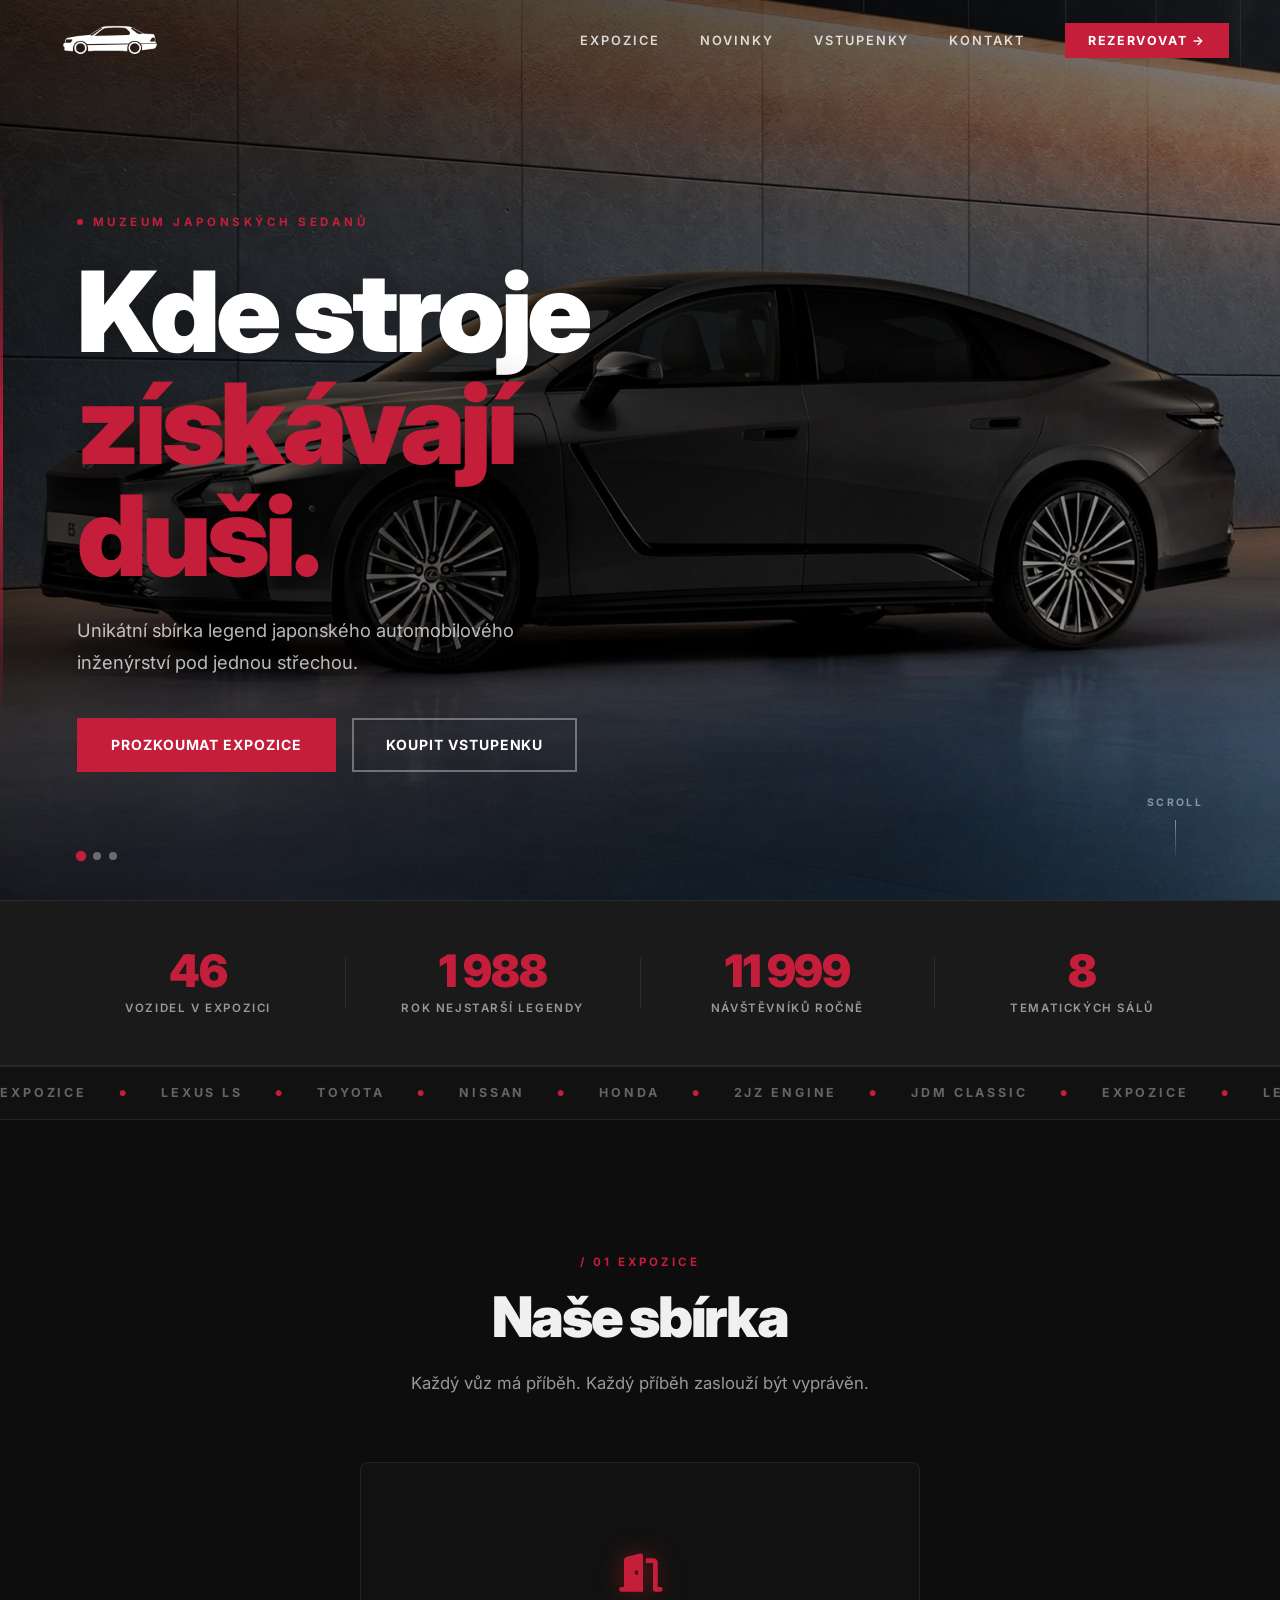
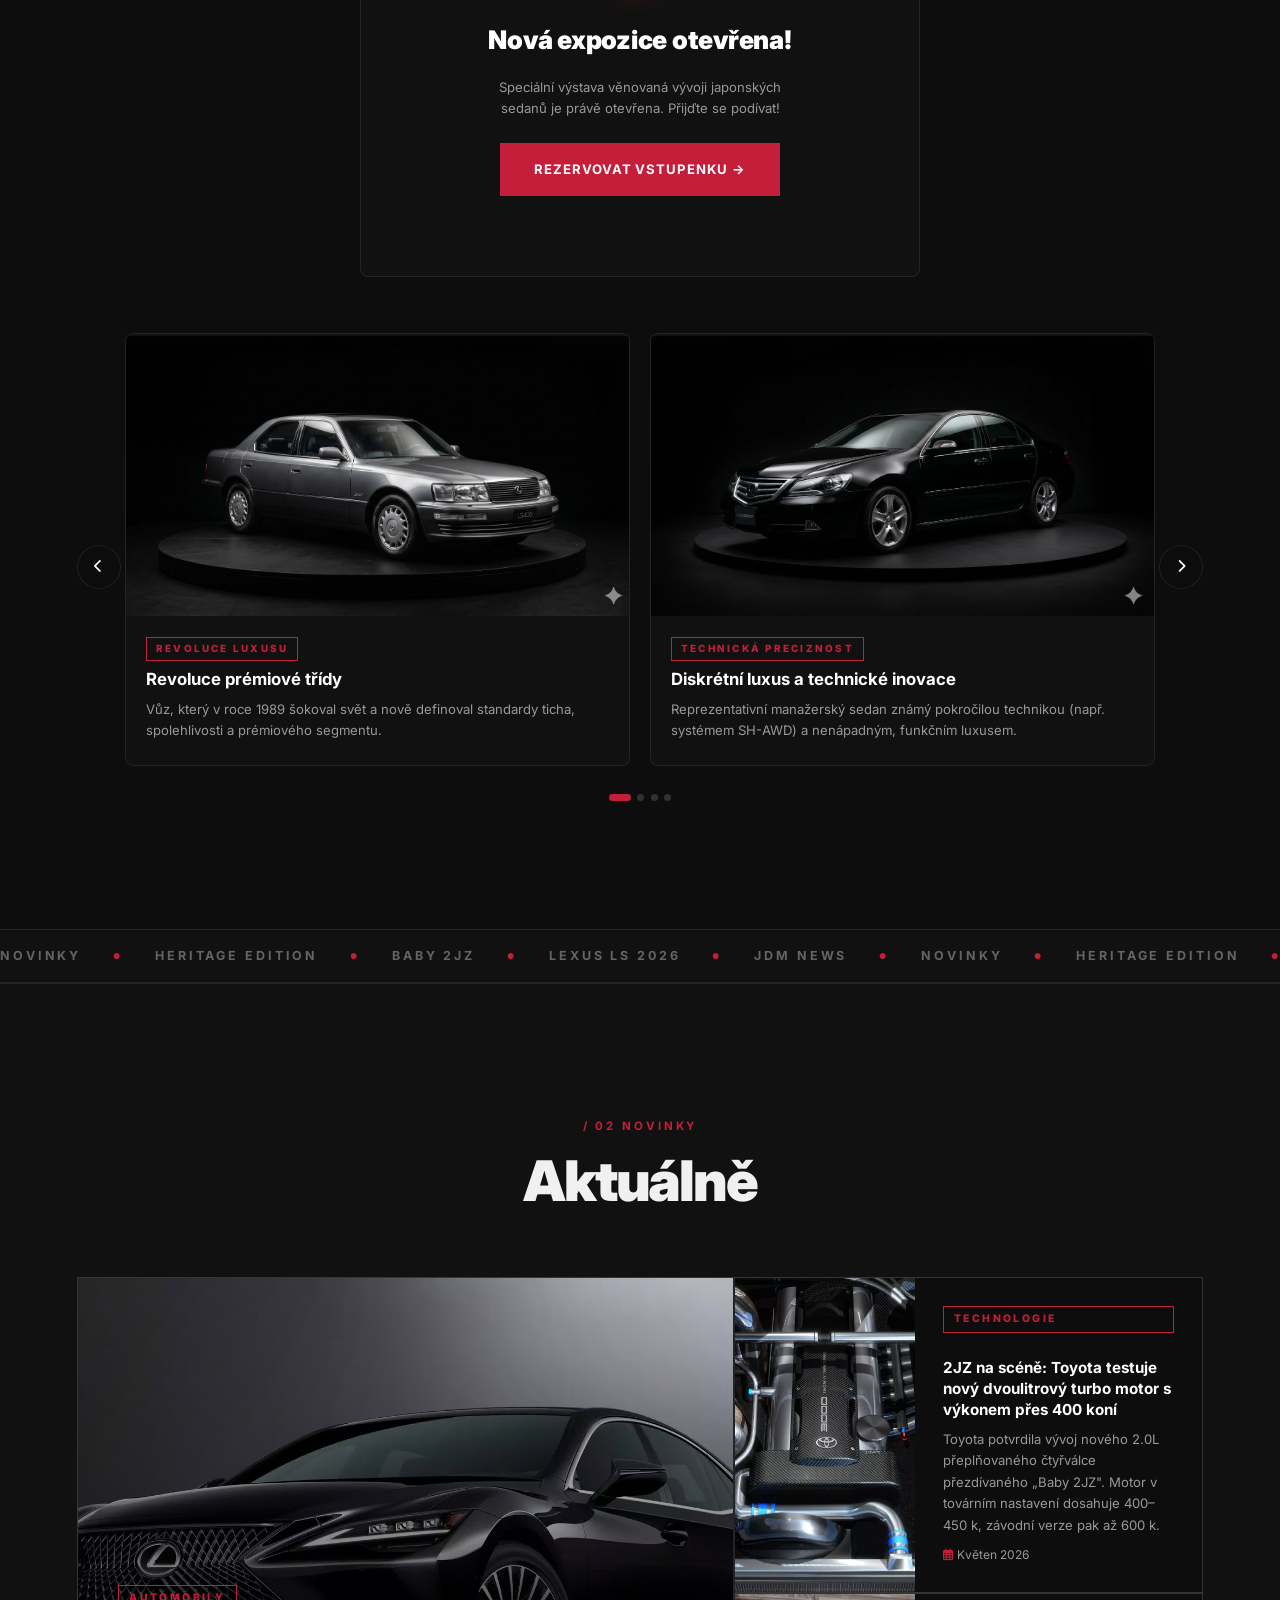
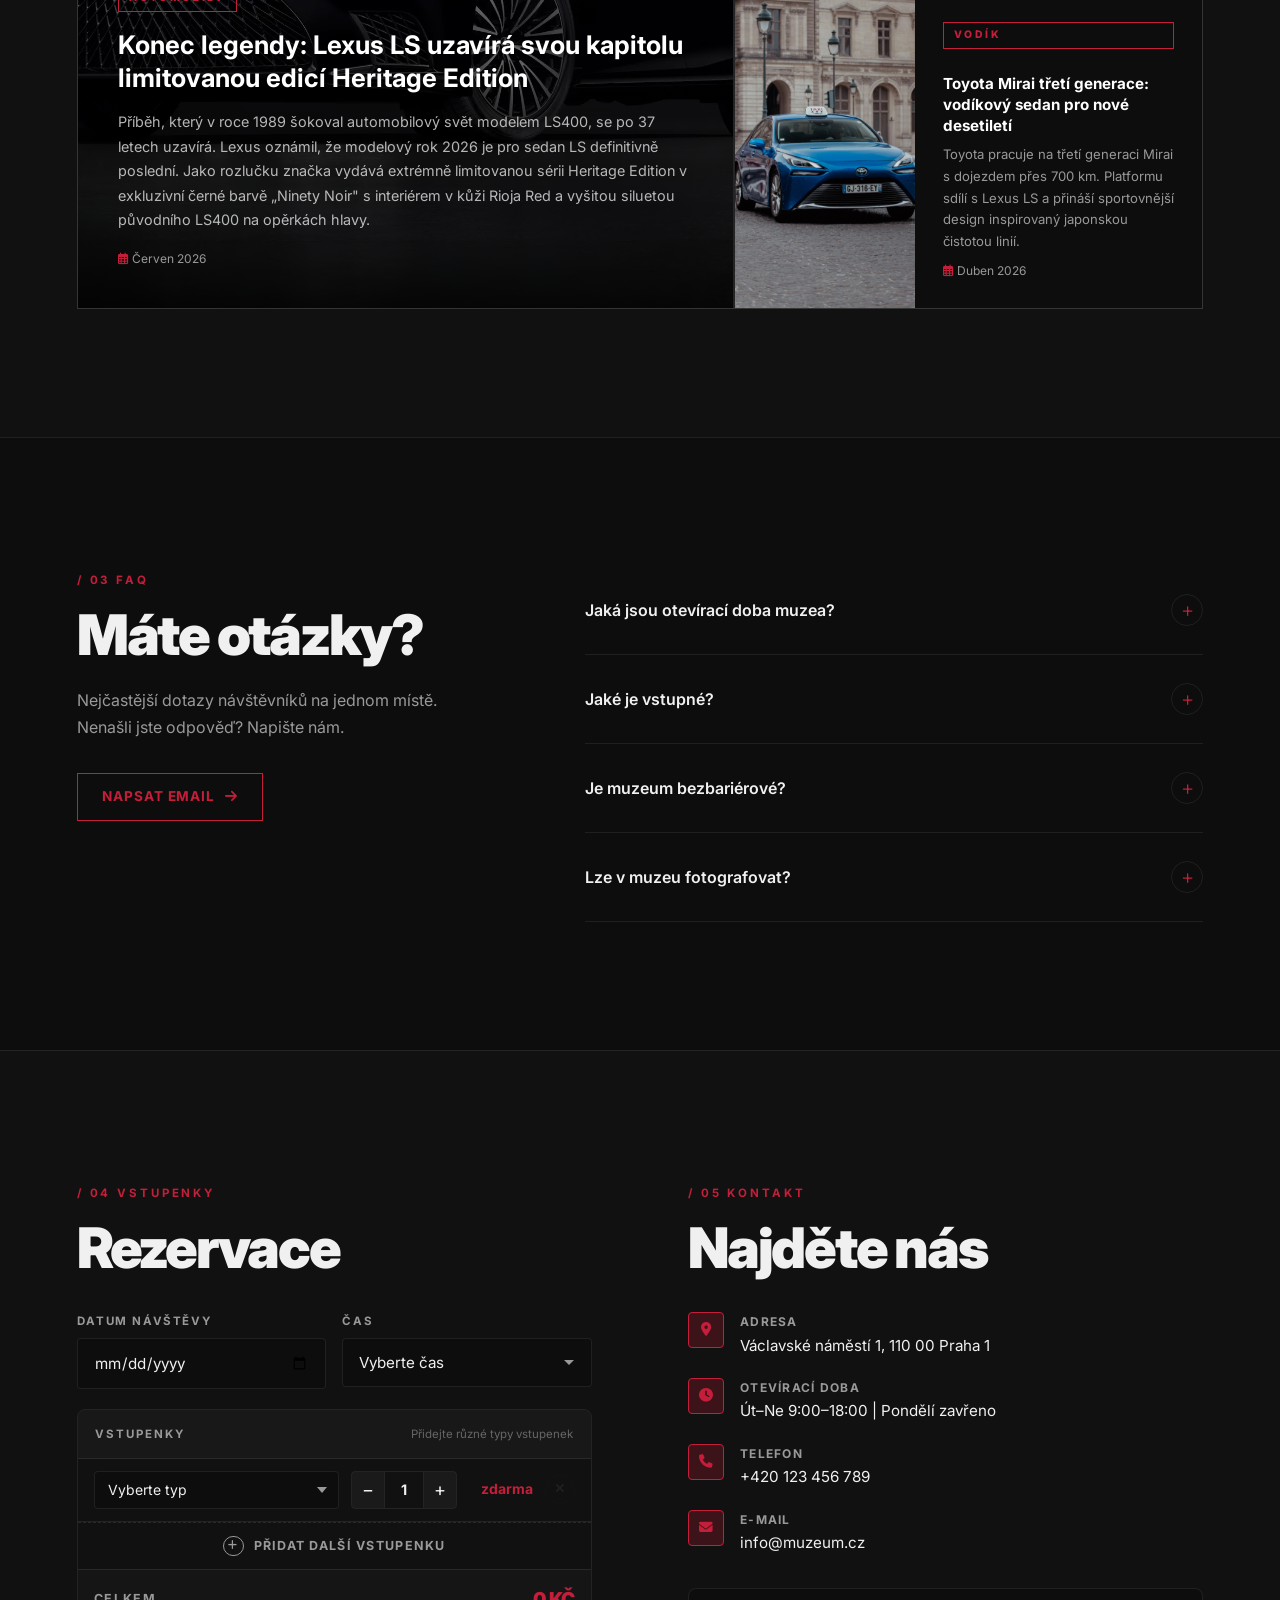
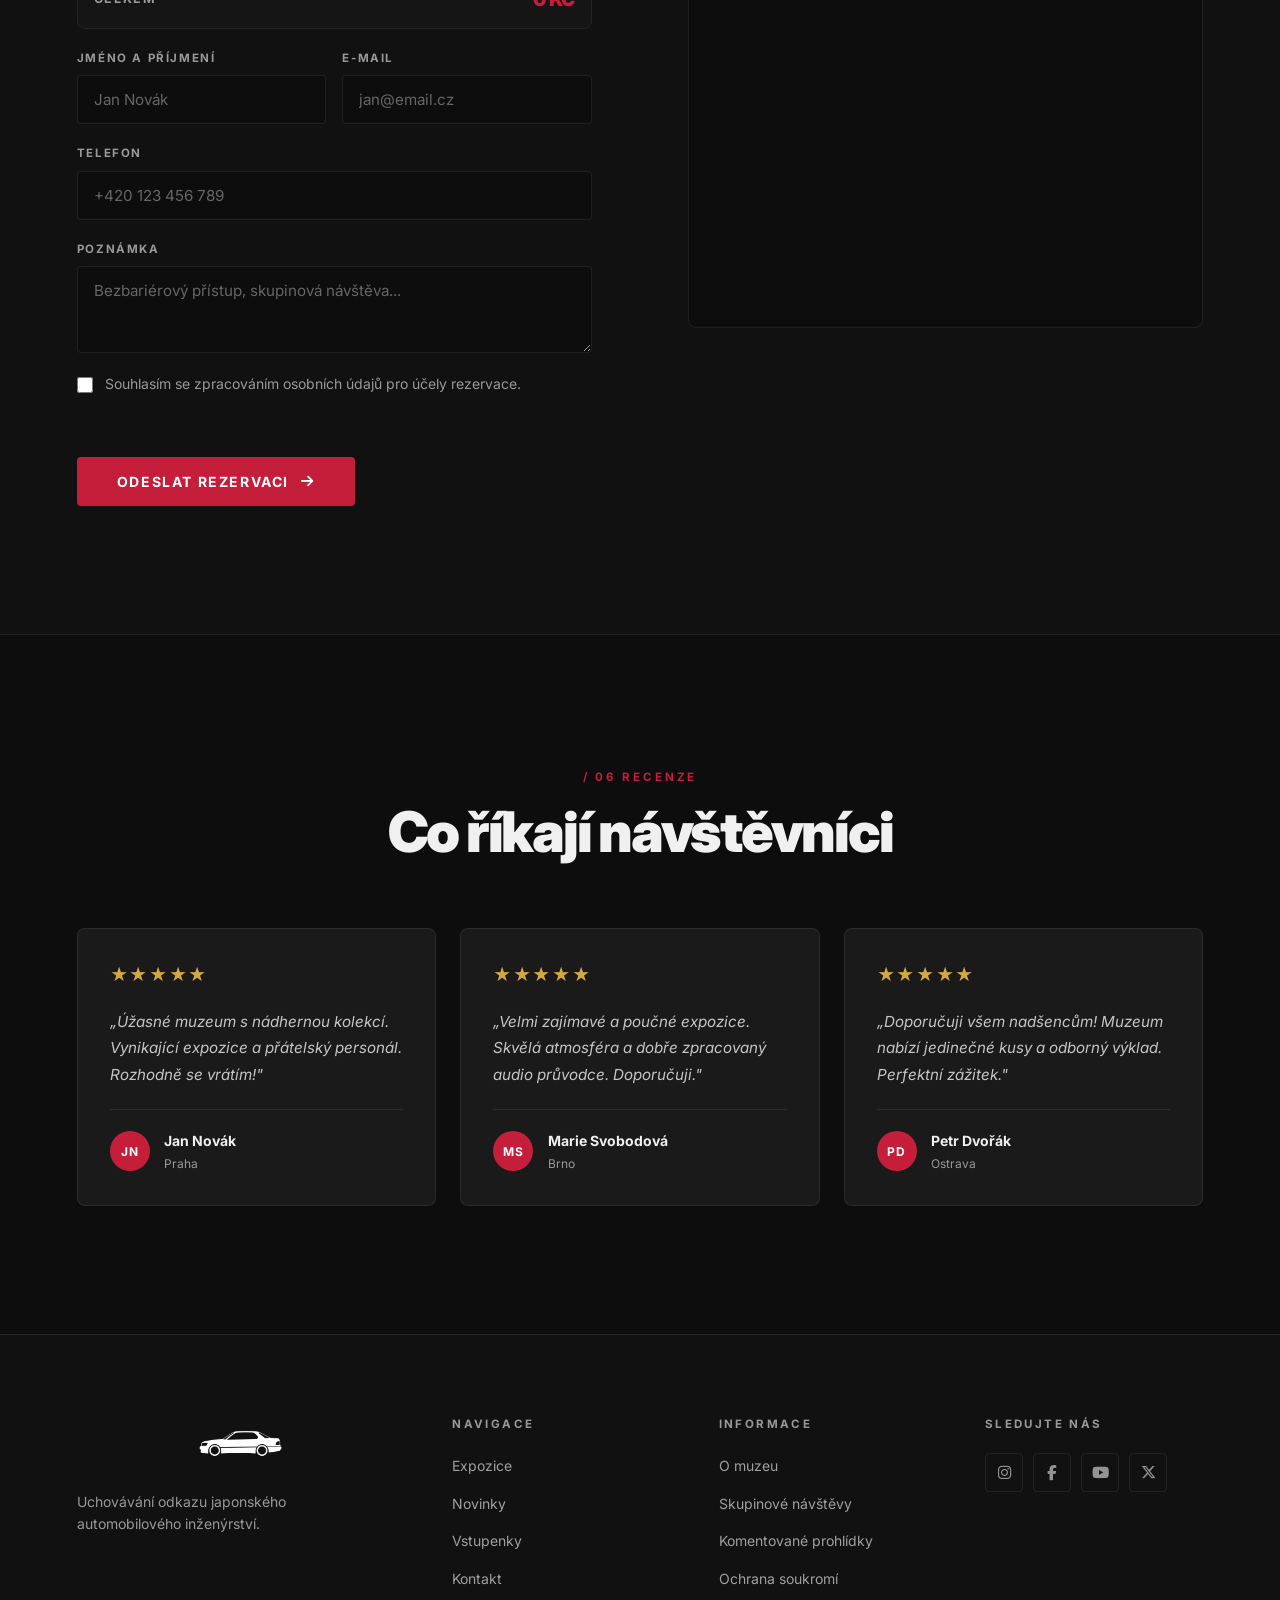
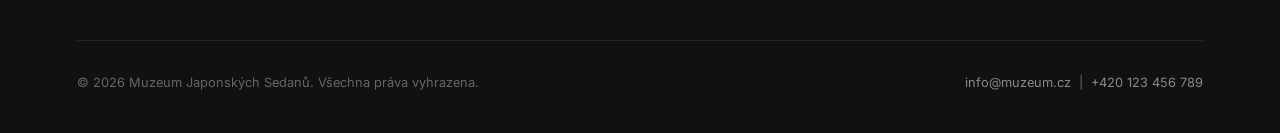
==== commit 77aaa822: "Add files via upload" ====
--- a/index.html
+++ b/index.html
@@ -314,8 +314,7 @@
 
                 <article class="news-card reveal" style="--delay: 0.2s">
                     <div class="news-card-img-wrap">
-                        <img src="images/webp/miraiiiii.webp" alt="Toyota Mirai" class="news-card-img" loading="lazy"
-                            style="object-position: 45% center;">
+                        <img src="images/webp/miraiiiii.webp" alt="Toyota Mirai" class="news-card-img mirai-img" loading="lazy">
                     </div>
                     <div class="news-card-body">
                         <span class="news-tag">Vodík</span>
--- a/global.css
+++ b/global.css
@@ -677,6 +677,24 @@
 /* Jedna karta — na desktopu jsou vidět přesně 2 vedle sebe.
    flex-basis je pevně daný výpočtem (ne auto), jinak by si flexbox vzal
    obří přirozenou šířku obrázku a karty by byly špatně široké. */
+/* Wrapper drží proporce — auto nikdy nepřepadne */
+.expo-carousel-img-wrap {
+    width: 100%;
+    aspect-ratio: 16 / 9;
+    background: var(--clr-bg-2);
+    overflow: hidden;
+    display: flex;
+    align-items: center;
+    justify-content: center;
+}
+
+.expo-carousel-img-wrap img {
+    width: 100%;
+    height: 100%;
+    object-fit: contain;
+    display: block;
+}
+
 .expo-carousel-slide {
     flex: 0 0 calc((100% - 1.25rem) / 2);
     position: relative;
@@ -730,6 +748,8 @@
     font-weight: 700;
     color: #fff;
     line-height: 1.3;
+    overflow-wrap: break-word;
+    word-break: break-word;
 }
 
 .expo-carousel-desc {
@@ -896,8 +916,15 @@
 }
 
 @keyframes countdownFadeIn {
-    from { opacity: 0; transform: translateY(12px); }
-    to   { opacity: 1; transform: translateY(0); }
+    from {
+        opacity: 0;
+        transform: translateY(12px);
+    }
+
+    to {
+        opacity: 1;
+        transform: translateY(0);
+    }
 }
 
 .countdown-opened-icon {
@@ -908,8 +935,15 @@
 }
 
 @keyframes countdownPulse {
-    0%, 100% { transform: scale(1); }
-    50%      { transform: scale(1.12); }
+
+    0%,
+    100% {
+        transform: scale(1);
+    }
+
+    50% {
+        transform: scale(1.12);
+    }
 }
 
 .countdown-opened-title {
@@ -1066,6 +1100,10 @@
     height: 100%;
     object-fit: cover;
     transition: transform 0.6s ease;
+}
+
+.mirai-img {
+    object-position: 45% center;
 }
 
 .news-card:hover .news-card-img {
@@ -1746,10 +1784,62 @@
         display: block;
     }
 
-    /* Hero */
+    /* Hero — mobilní vertikální stack:
+       1) text nahoře na tmavém pozadí (čitelný bez overlay)
+       2) obrázek auta pod textem (contain — celé viditelné)
+       3) CTA tlačítka na šířku pro snadné klepnutí
+       4) tečky navigace dole */
+    .hero {
+        height: auto;
+        min-height: auto;
+        flex-direction: column;
+        align-items: stretch;
+    }
+
     .hero-content {
-        padding: 0 5%;
-        padding-top: var(--nav-h);
+        position: relative;
+        z-index: 2;
+        padding: calc(var(--nav-h) + 1.5rem) 5% 2rem;
+        background: var(--clr-bg);
+        max-width: none;
+        order: 1;
+        text-align: center;
+    }
+
+    .hero-sub {
+        margin-left: auto;
+        margin-right: auto;
+    }
+
+    .hero-bg {
+        position: relative;
+        order: 2;
+        height: 56vw;
+        min-height: 220px;
+        max-height: 380px;
+        background: var(--clr-bg);
+    }
+
+    /* Auto celé viditelné, žádné oříznutí */
+    .hero-slide {
+        background-size: contain;
+        background-position: center;
+        background-repeat: no-repeat;
+    }
+
+    /* Overlay není potřeba — text leží na tmavém pozadí */
+    .hero-overlay {
+        display: none;
+    }
+
+    .hero-dots {
+        position: relative;
+        bottom: auto;
+        left: auto;
+        order: 3;
+        justify-content: center;
+        padding: 1rem 0 2rem;
+        background: var(--clr-bg);
     }
 
     .hero-scroll-hint {
@@ -1760,8 +1850,10 @@
         flex-direction: column;
     }
 
-    .btn-primary,
-    .btn-ghost {
+    /* Plná šířka tlačítek pro snadné thumb-tapping */
+    .hero-actions .btn-primary,
+    .hero-actions .btn-ghost {
+        width: 100%;
         text-align: center;
         justify-content: center;
     }
@@ -1796,8 +1888,9 @@
         flex: 0 0 100%;
     }
 
-    .expo-carousel-slide img {
-        height: 200px;
+    /* Obrázek auta – wrapper drží 16:9 na všech šířkách */
+    .expo-carousel-img-wrap {
+        aspect-ratio: 16 / 9;
     }
 
     .expo-carousel-btn {
@@ -1808,6 +1901,11 @@
 
     .expo-countdown-wrap {
         margin-bottom: 2.5rem;
+    }
+
+    /* Menší titulek karty na mobilu — zabrání přetékání dlouhých názvů */
+    .expo-carousel-title {
+        font-size: 0.95rem;
     }
 
     .cd-num {
@@ -1854,6 +1952,10 @@
         font-size: 0.8rem;
         line-height: 1.6;
         margin-top: 0.35rem;
+    }
+
+    .mirai-img {
+        object-position: 45% 55%;
     }
 
     /* Darker overlay on featured news card for mobile readability */
@@ -1869,7 +1971,30 @@
         gap: 2rem;
     }
 
-    /* Form */
+    .faq-left {
+        text-align: center;
+    }
+
+    /* Form & Rezervace */
+    .contact-form-col {
+        text-align: center;
+    }
+
+    .contact-form-col .res-form {
+        text-align: left;
+    }
+
+    /* Kontakt (mapa a info) */
+    .contact-map-col {
+        text-align: center;
+    }
+
+    .contact-info-item {
+        flex-direction: column;
+        align-items: center;
+        text-align: center;
+    }
+
     .form-row-2 {
         grid-template-columns: 1fr;
     }
@@ -1892,12 +2017,22 @@
     .footer-top {
         grid-template-columns: 1fr;
         gap: 2rem;
+        text-align: center;
+    }
+
+    .footer-brand {
+        align-items: center;
+    }
+
+    .social-links {
+        justify-content: center;
     }
 
     .footer-bottom {
         flex-direction: column;
-        align-items: flex-start;
-        gap: 0.3rem;
+        align-items: center;
+        text-align: center;
+        gap: 0.8rem;
     }
 }
 
